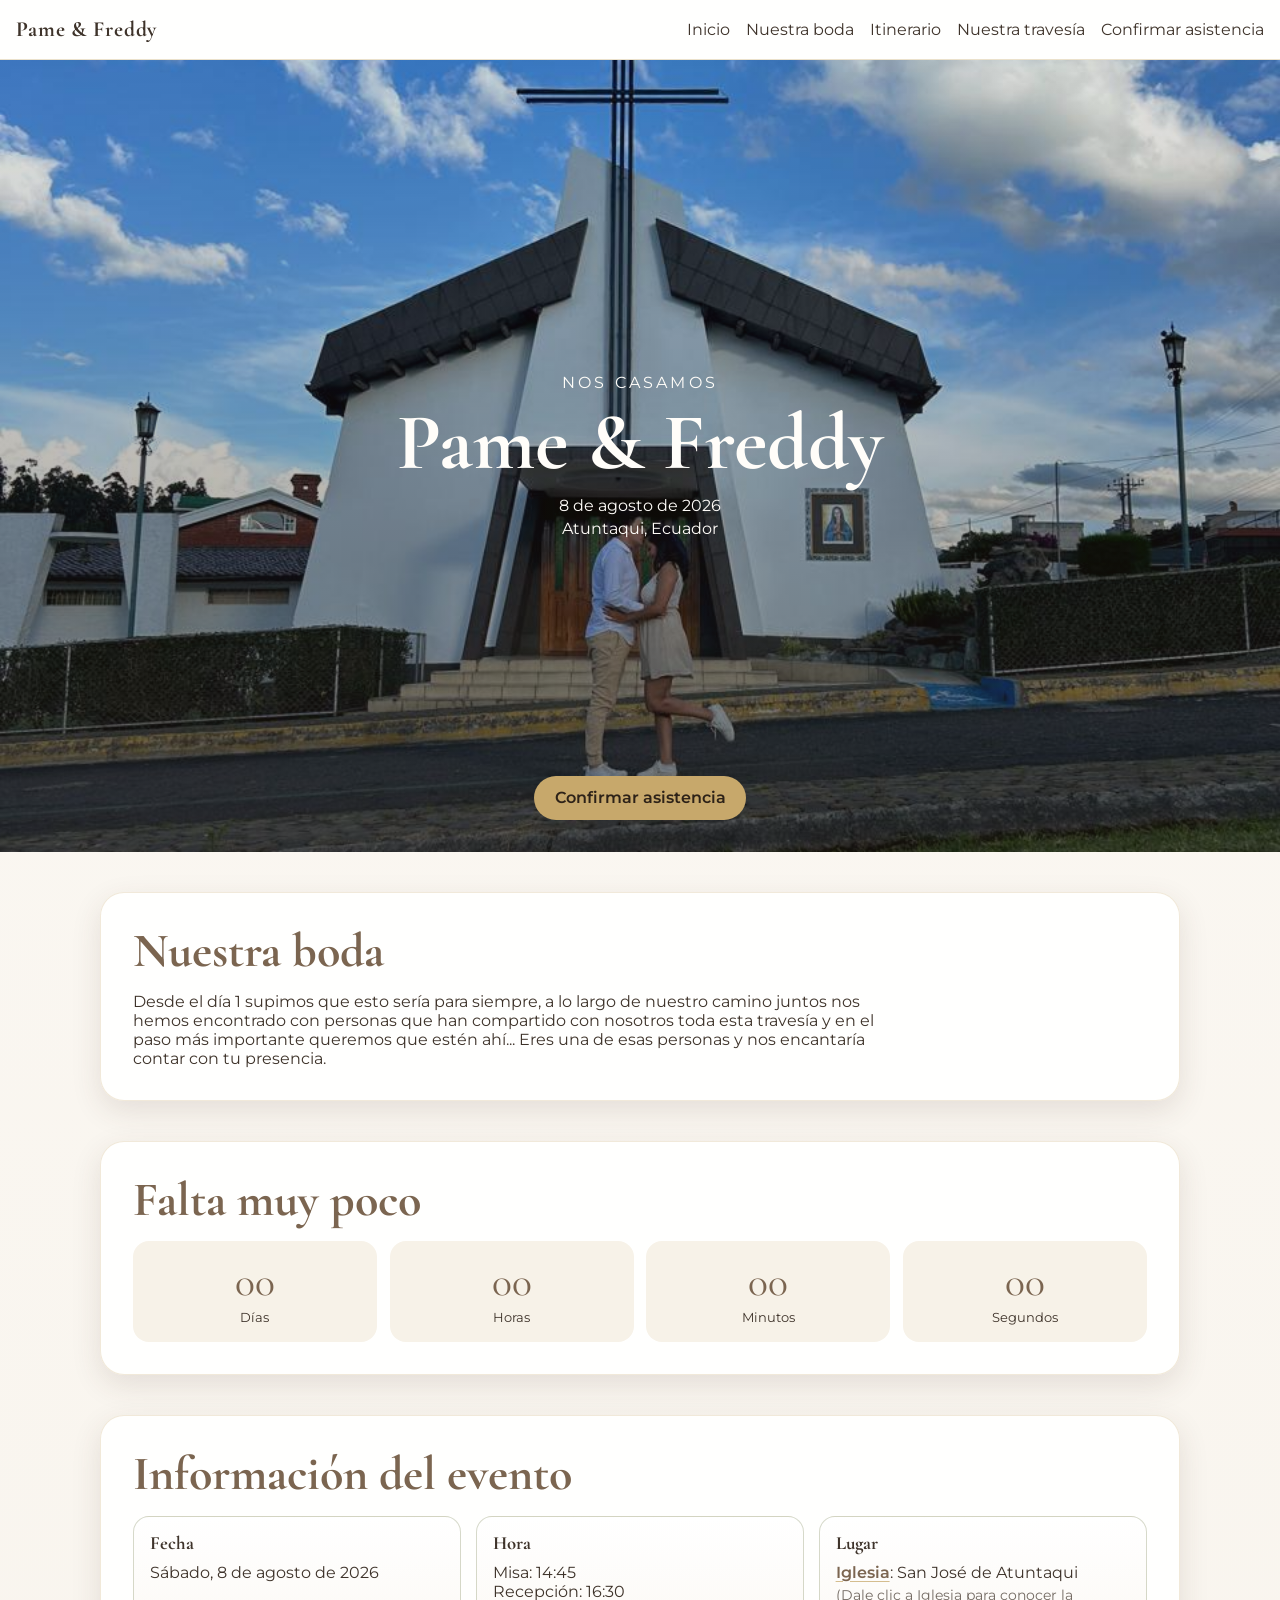
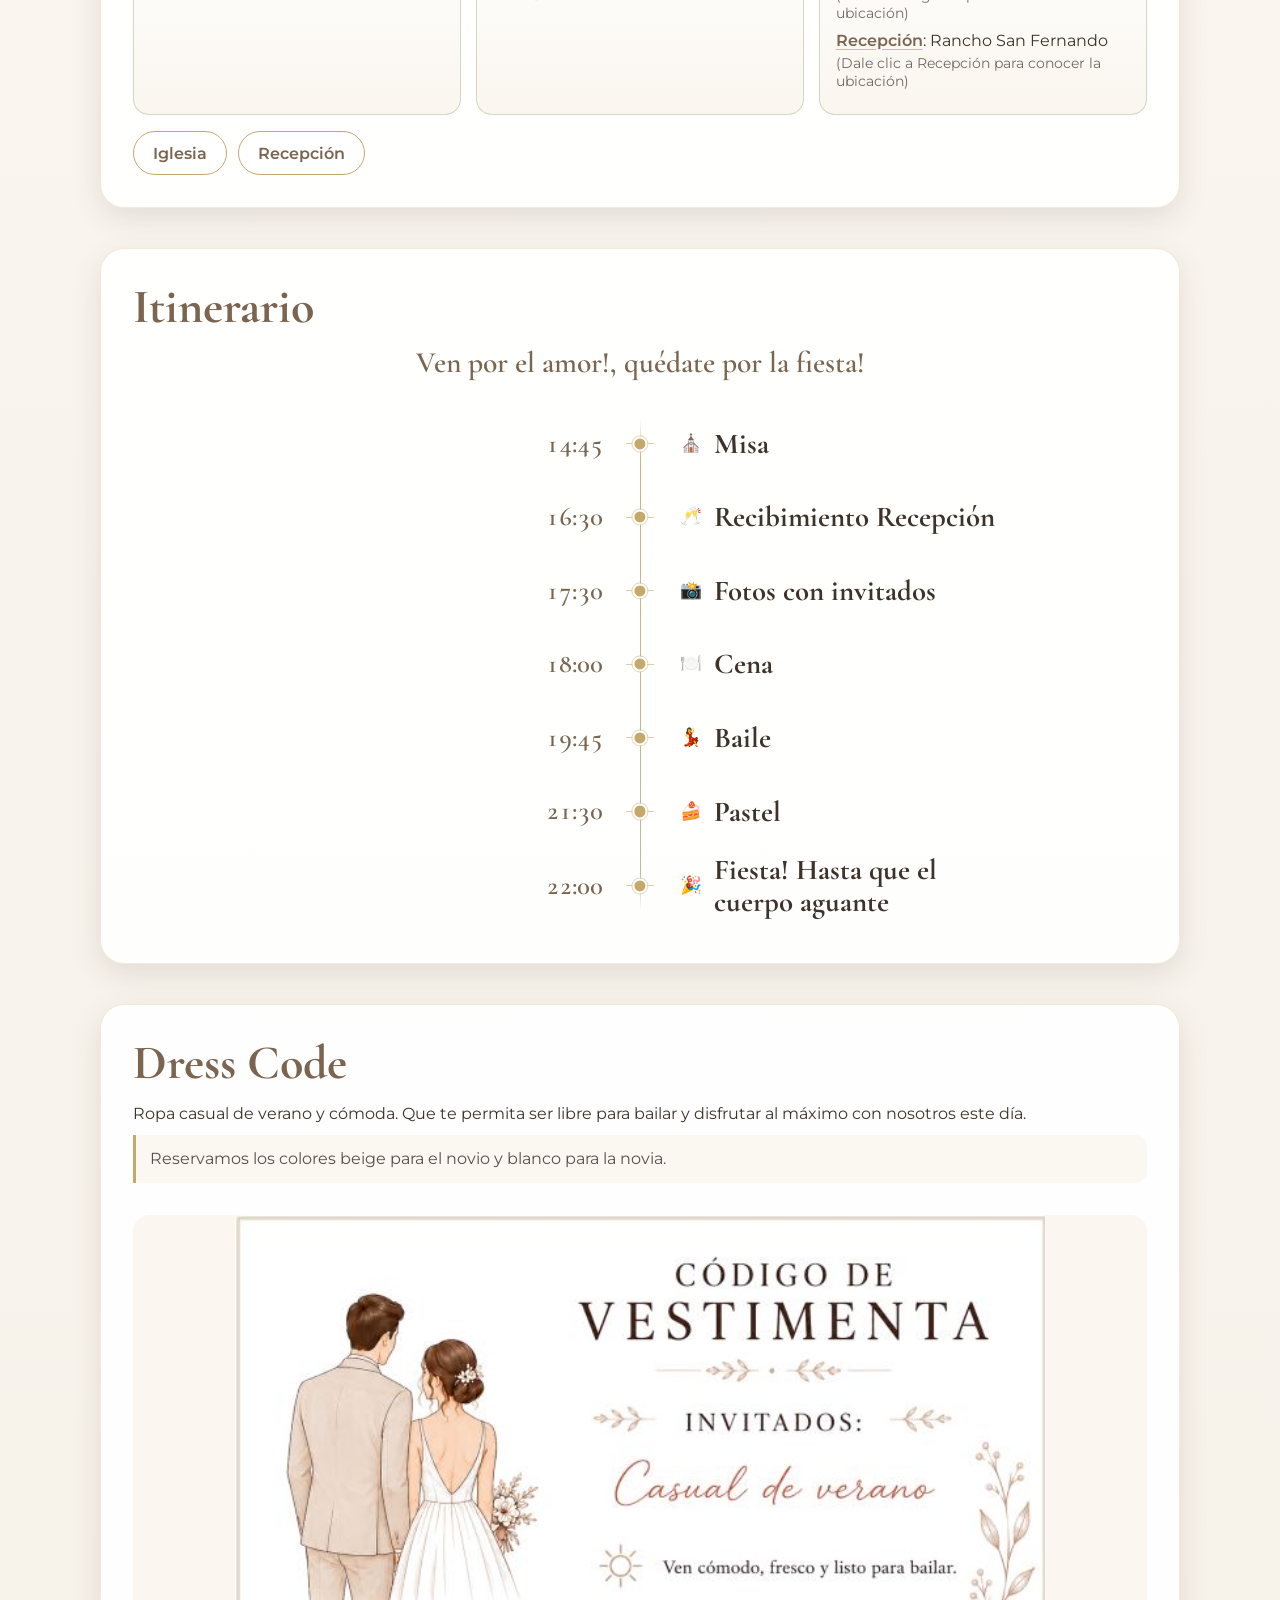
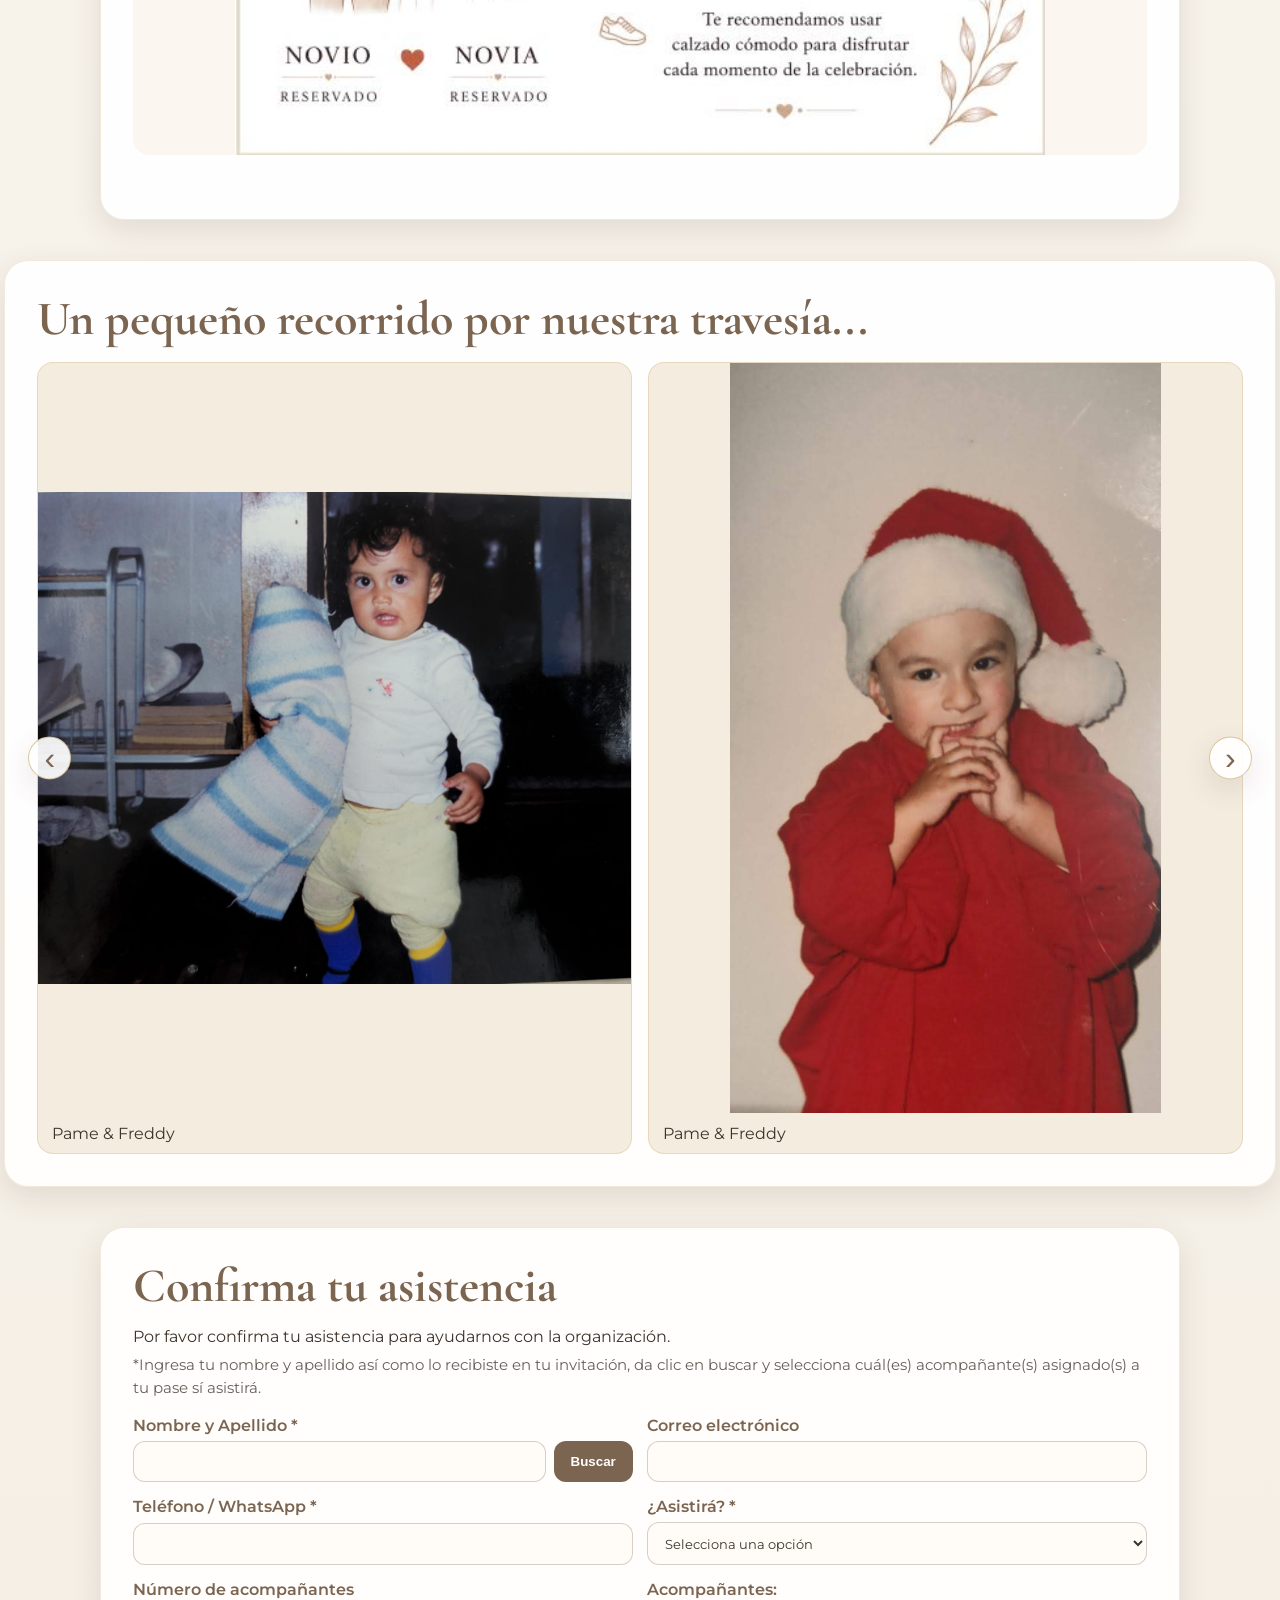
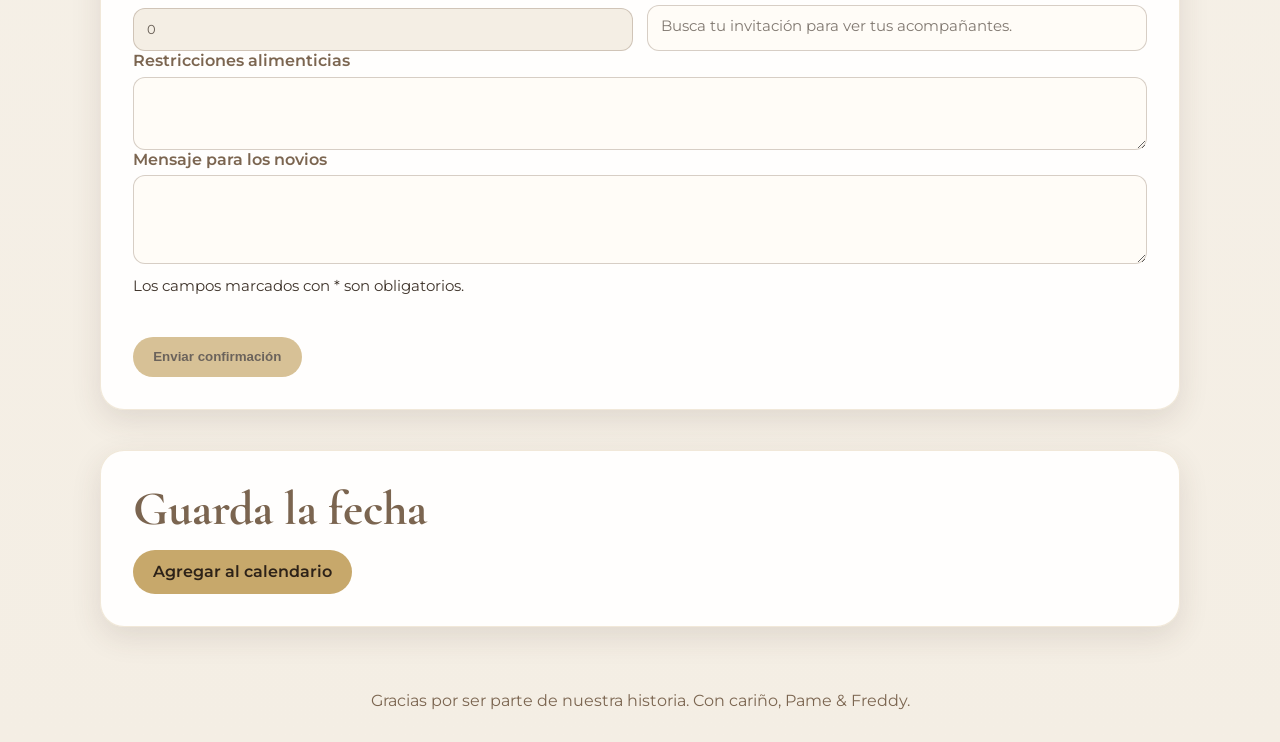
==== index.html @ 0486feed "colores" ====
﻿<!doctype html>
<html lang="es">
<head>
  <meta charset="UTF-8">
  <meta name="viewport" content="width=device-width, initial-scale=1.0">
  <meta name="description" content="Invitación de boda de Pame y Freddy">
  <title>Pame & Freddy | Nuestra boda</title>
  <link rel="preconnect" href="https://fonts.googleapis.com">
  <link rel="preconnect" href="https://fonts.gstatic.com" crossorigin>
  <link href="https://fonts.googleapis.com/css2?family=Cormorant+Garamond:wght@400;500;600;700&family=Montserrat:wght@300;400;500;600&display=swap" rel="stylesheet">
  <link rel="stylesheet" href="styles.css">
  <!-- Cómo publicar en GitHub Pages: subir esta carpeta al repo y activar Settings > Pages > Deploy from a branch (main / root). -->
</head>
<body>
  <header class="topbar">
    <div class="brand">Pame & Freddy</div>
    <button class="menu-toggle" aria-label="Abrir menú" aria-expanded="false">☰</button>
    <nav class="nav" id="main-nav">
      <a href="#inicio">Inicio</a>
      <a href="#nuestra-boda">Nuestra boda</a>
      <a href="#itinerario">Itinerario</a>
      <a href="#galeria">Nuestra travesía</a>
      <a href="#rsvp">Confirmar asistencia</a>
    </nav>
  </header>

  <main>
    <section class="hero" id="inicio" aria-label="Sección principal">
      <!-- Dónde cambiar las fotos: reemplazar assets/foto-principal.jpg por tu imagen final -->
      <img class="hero-bg" src="assets/foto-principal.jpg" alt="Pame y Freddy" onerror="this.style.display='none'; this.parentElement.classList.add('bg-fallback');">
      <div class="hero-overlay"></div>
      <div class="hero-content reveal">
        <p class="hero-subtitle">Nos casamos</p>
        <h1>Pame & Freddy</h1>
        <p class="hero-date">8 de agosto de 2026</p>
        <p class="hero-location">Atuntaqui, Ecuador</p>
      </div>
      <div class="hero-actions">
        <a class="btn btn-primary" href="#rsvp">Confirmar asistencia</a>
      </div>
    </section>

    <section class="section reveal" id="nuestra-boda">
      <h2>Nuestra boda</h2>
      <p class="romantic-text">Desde el día 1 supimos que esto sería para siempre, a lo largo de nuestro camino juntos nos hemos encontrado con personas que han compartido con nosotros toda esta travesía y en el paso más importante queremos que estén ahí... Eres una de esas personas y nos encantaría contar con tu presencia.</p>
    </section>

    <section class="section reveal" id="contador" aria-label="Contador regresivo">
      <h2>Falta muy poco</h2>
      <div class="countdown" role="timer" aria-live="polite">
        <div class="count-item"><span id="days">00</span><small>Días</small></div>
        <div class="count-item"><span id="hours">00</span><small>Horas</small></div>
        <div class="count-item"><span id="minutes">00</span><small>Minutos</small></div>
        <div class="count-item"><span id="seconds">00</span><small>Segundos</small></div>
      </div>
    </section>

    <section class="section reveal" id="evento">
      <h2>Información del evento</h2>
      <div class="cards">
        <article class="card">
          <h3>Fecha</h3>
          <p>Sábado, 8 de agosto de 2026</p>
        </article>
        <article class="card">
          <h3>Hora</h3>
          <!-- Dónde cambiar la hora: actualiza los horarios de misa y recepción -->
          <p>Misa: 14:45<br>Recepción: 16:30</p>
        </article>
        <article class="card">
          <h3>Lugar</h3>
          <!-- Dónde cambiar la dirección exacta: actualiza los nombres o enlaces de Iglesia y Recepción -->
          <p>
            <a href="https://www.google.com/maps/search/?api=1&query=Iglesia%20San%20Jos%C3%A9%20de%20Atuntaqui" target="_blank" rel="noopener noreferrer">Iglesia</a>: San José de Atuntaqui<br>
            <span class="location-note">(Dale clic a Iglesia para conocer la ubicación)</span><br>
            <a href="https://www.google.com/maps/search/?api=1&query=Rancho%20San%20Fernando%20Atuntaqui" target="_blank" rel="noopener noreferrer">Recepción</a>: Rancho San Fernando<br>
            <span class="location-note">(Dale clic a Recepción para conocer la ubicación)</span>
          </p>
        </article>
      </div>

      <div class="map-actions">
        <a class="btn btn-outline" href="https://www.google.com/maps/search/?api=1&query=Iglesia%20San%20Jos%C3%A9%20de%20Atuntaqui" target="_blank" rel="noopener noreferrer">Iglesia</a>
        <a class="btn btn-outline" href="https://www.google.com/maps/search/?api=1&query=Rancho%20San%20Fernando%20Atuntaqui" target="_blank" rel="noopener noreferrer">Recepción</a>
      </div>
    </section>

    <section class="section reveal" id="itinerario">
      <h2>Itinerario</h2>
      <p class="itinerary-tagline">Ven por el amor!, quédate por la fiesta!</p>
      <div class="timeline">
        <div class="timeline-item"><h3><span class="timeline-icon" aria-hidden="true">⛪</span>Misa</h3><p>14:45</p></div>
        <div class="timeline-item"><h3><span class="timeline-icon" aria-hidden="true">🥂</span>Recibimiento Recepción</h3><p>16:30</p></div>
        <div class="timeline-item"><h3><span class="timeline-icon" aria-hidden="true">📸</span>Fotos con invitados</h3><p>17:30</p></div>
        <div class="timeline-item"><h3><span class="timeline-icon" aria-hidden="true">🍽️</span>Cena</h3><p>18:00</p></div>
        <div class="timeline-item"><h3><span class="timeline-icon" aria-hidden="true">💃</span>Baile</h3><p>19:45</p></div>
        <div class="timeline-item"><h3><span class="timeline-icon" aria-hidden="true">🍰</span>Pastel</h3><p>21:30</p></div>
        <div class="timeline-item"><h3><span class="timeline-icon" aria-hidden="true">🎉</span>Fiesta! Hasta que el cuerpo aguante</h3><p>22:00</p></div>
      </div>
    </section>

    <section class="section reveal" id="dress-code">
      <h2>Dress Code</h2>
      <p>Ropa casual de verano y cómoda. Que te permita ser libre para bailar y disfrutar al máximo con nosotros este día.</p>
      <p class="dress-note">Reservamos los colores beige para el novio y blanco para la novia.</p>
      <figure class="dress-code-image">
        <img src="assets/Cod_vestimenta.JPG" alt="Código de vestimenta para la boda" loading="lazy">
      </figure>
    </section>

    <section class="section reveal" id="galeria">
      <h2>Un pequeño recorrido por nuestra travesía...</h2>
      <div class="gallery-carousel" aria-label="Un pequeño recorrido por nuestra travesía">
        <button class="gallery-arrow gallery-arrow-prev" type="button" aria-label="Foto anterior">‹</button>
        <div class="gallery-viewport">
          <div class="gallery">
            <!-- Dónde cambiar las fotos: agregar o quitar imágenes dentro de .gallery -->
            <figure class="gallery-item">
              <img src="assets/Mini_pame.jpeg" alt="Mini Pame" loading="lazy" onerror="this.closest('.gallery-item').remove();">
              <figcaption>Pame & Freddy</figcaption>
            </figure>
            <figure class="gallery-item">
              <img src="assets/Mini_freddy.jpeg" alt="Mini Freddy" loading="lazy" onerror="this.closest('.gallery-item').remove();">
              <figcaption>Pame & Freddy</figcaption>
            </figure>
            <figure class="gallery-item">
              <img src="assets/1.jpeg" alt="Recuerdo de Pame y Freddy 1" loading="lazy" onerror="this.closest('.gallery-item').remove();">
              <figcaption>Pame & Freddy</figcaption>
            </figure>
            <figure class="gallery-item">
              <img src="assets/2.jpeg" alt="Recuerdo de Pame y Freddy 2" loading="lazy" onerror="this.closest('.gallery-item').remove();">
              <figcaption>Pame & Freddy</figcaption>
            </figure>
            <figure class="gallery-item">
              <img src="assets/3.jpeg" alt="Recuerdo de Pame y Freddy 3" loading="lazy" onerror="this.closest('.gallery-item').remove();">
              <figcaption>Pame & Freddy</figcaption>
            </figure>
            <figure class="gallery-item">
              <img src="assets/4.jpeg" alt="Recuerdo de Pame y Freddy 4" loading="lazy" onerror="this.closest('.gallery-item').remove();">
              <figcaption>Pame & Freddy</figcaption>
            </figure>
            <figure class="gallery-item">
              <img src="assets/5.jpeg" alt="Recuerdo de Pame y Freddy 5" loading="lazy" onerror="this.closest('.gallery-item').remove();">
              <figcaption>Pame & Freddy</figcaption>
            </figure>
            <figure class="gallery-item">
              <img src="assets/6.jpeg" alt="Recuerdo de Pame y Freddy 6" loading="lazy" onerror="this.closest('.gallery-item').remove();">
              <figcaption>Pame & Freddy</figcaption>
            </figure>
            <figure class="gallery-item">
              <img src="assets/7.jpeg" alt="Recuerdo de Pame y Freddy 7" loading="lazy" onerror="this.closest('.gallery-item').remove();">
              <figcaption>Pame & Freddy</figcaption>
            </figure>
            <figure class="gallery-item">
              <img src="assets/8.jpeg" alt="Recuerdo de Pame y Freddy 8" loading="lazy" onerror="this.closest('.gallery-item').remove();">
              <figcaption>Pame & Freddy</figcaption>
            </figure>
            <figure class="gallery-item">
              <img src="assets/9.jpeg" alt="Recuerdo de Pame y Freddy 9" loading="lazy" onerror="this.closest('.gallery-item').remove();">
              <figcaption>Pame & Freddy</figcaption>
            </figure>
            <figure class="gallery-item">
              <img src="assets/10.jpeg" alt="Recuerdo de Pame y Freddy 10" loading="lazy" onerror="this.closest('.gallery-item').remove();">
              <figcaption>Pame & Freddy</figcaption>
            </figure>
            <figure class="gallery-item">
              <img src="assets/11.jpeg" alt="Recuerdo de Pame y Freddy 11" loading="lazy" onerror="this.closest('.gallery-item').remove();">
              <figcaption>Pame & Freddy</figcaption>
            </figure>
            <figure class="gallery-item">
              <img src="assets/12.jpeg" alt="Recuerdo de Pame y Freddy 12" loading="lazy" onerror="this.closest('.gallery-item').remove();">
              <figcaption>Pame & Freddy</figcaption>
            </figure>
            <figure class="gallery-item">
              <img src="assets/13.jpeg" alt="Recuerdo de Pame y Freddy 13" loading="lazy" onerror="this.closest('.gallery-item').remove();">
              <figcaption>Pame & Freddy</figcaption>
            </figure>
            <figure class="gallery-item">
              <img src="assets/14.jpeg" alt="Recuerdo de Pame y Freddy 14" loading="lazy" onerror="this.closest('.gallery-item').remove();">
              <figcaption>Pame & Freddy</figcaption>
            </figure>
            <figure class="gallery-item">
              <img src="assets/15.jpeg" alt="Recuerdo de Pame y Freddy 15" loading="lazy" onerror="this.closest('.gallery-item').remove();">
              <figcaption>Pame & Freddy</figcaption>
            </figure>
            <figure class="gallery-item">
              <img src="assets/16.jpeg" alt="Recuerdo de Pame y Freddy 16" loading="lazy" onerror="this.closest('.gallery-item').remove();">
              <figcaption>Pame & Freddy</figcaption>
            </figure>
            <figure class="gallery-item">
              <img src="assets/17.jpeg" alt="Recuerdo de Pame y Freddy 17" loading="lazy" onerror="this.closest('.gallery-item').remove();">
              <figcaption>Pame & Freddy</figcaption>
            </figure>
            <figure class="gallery-item">
              <img src="assets/18.jpeg" alt="Recuerdo de Pame y Freddy 18" loading="lazy" onerror="this.closest('.gallery-item').remove();">
              <figcaption>Pame & Freddy</figcaption>
            </figure>
          </div>
        </div>
        <button class="gallery-arrow gallery-arrow-next" type="button" aria-label="Foto siguiente">›</button>
      </div>
    </section>

    <section class="section reveal" id="rsvp">
      <h2>Confirma tu asistencia</h2>
      <p>Por favor confirma tu asistencia para ayudarnos con la organización.</p>
      <p class="rsvp-instructions">*Ingresa tu nombre y apellido así como lo recibiste en tu invitación, da clic en buscar y selecciona cuál(es) acompañante(s) asignado(s) a tu pase sí asistirá.</p>
      <form id="rsvp-form" class="rsvp-form" novalidate>
        <div class="form-grid">
          <div class="form-field">
            <label for="full_name">Nombre y Apellido *</label>
            <div class="search-field">
              <input id="full_name" name="full_name" type="text" required autocomplete="name">
              <button id="guest-search" type="button" class="btn btn-secondary">Buscar</button>
            </div>
          </div>

          <div class="form-field">
            <label for="email">Correo electrónico</label>
            <input id="email" name="email" type="email" inputmode="email">
          </div>

          <div class="form-field">
            <label for="phone">Teléfono / WhatsApp *</label>
            <input id="phone" name="phone" type="tel" inputmode="tel" required>
          </div>

          <div class="form-field">
            <label for="attendance">¿Asistirá? *</label>
            <select id="attendance" name="attendance" required>
              <option value="">Selecciona una opción</option>
              <option value="Sí asistiré">Sí asistiré</option>
              <option value="No podré asistir">No podré asistir</option>
            </select>
          </div>

          <div class="form-field">
            <label for="guests_count">Número de acompañantes</label>
            <input id="guests_count" name="guests_count" type="number" min="0" value="0" readonly>
          </div>

          <div class="form-field">
            <label>Acompañantes:</label>
            <div id="guest_names" class="companion-list" aria-live="polite">
              <p class="companion-empty">Busca tu invitación para ver tus acompañantes.</p>
            </div>
          </div>
        </div>

        <div class="form-field">
          <label for="food_restrictions">Restricciones alimenticias</label>
          <textarea id="food_restrictions" name="food_restrictions" rows="3"></textarea>
        </div>

        <div class="form-field">
          <label for="message">Mensaje para los novios</label>
          <textarea id="message" name="message" rows="4"></textarea>
        </div>

        <p class="form-note">Los campos marcados con * son obligatorios.</p>
        <p id="rsvp-feedback" class="form-feedback" aria-live="polite"></p>
        <button id="rsvp-submit" type="submit" class="btn btn-primary">Enviar confirmación</button>
      </form>

    </section>

    <section class="section reveal" id="calendar">
      <h2>Guarda la fecha</h2>
      <a class="btn btn-primary" href="https://calendar.google.com/calendar/render?action=TEMPLATE&text=Boda%20de%20Freddy%20y%20Pame&dates=20260808T150000/20260809T000000&location=Atuntaqui%2C%20Ecuador&details=Celebraci%C3%B3n%20de%20boda%20de%20Freddy%20y%20Pame" target="_blank" rel="noopener noreferrer">Agregar al calendario</a>
    </section>
  </main>

  <footer class="footer">
    <p>Gracias por ser parte de nuestra historia. Con cariño, Pame & Freddy.</p>
  </footer>

  <script src="script.js"></script>
</body>
</html>
---- styles.css ----
﻿:root {
  /* Cómo cambiar colores principales: ajusta estas variables */
  --cream: #f7f2e8;
  --white: #ffffff;
  --soft-gold: #c7a86b;
  --olive: #9aa17b;
  --earth: #7b6550;
  --text-main: #3e332a;
  --shadow: 0 10px 30px rgba(70, 52, 38, 0.12);
  --radius-lg: 24px;
  --radius-md: 16px;
}

* {
  box-sizing: border-box;
}

html {
  scroll-behavior: smooth;
}

body {
  margin: 0;
  font-family: "Montserrat", sans-serif;
  color: var(--text-main);
  background: linear-gradient(180deg, #fbf8f3 0%, #f4eee4 100%);
}

img {
  max-width: 100%;
  display: block;
}

h1,
h2,
h3 {
  font-family: "Cormorant Garamond", serif;
  line-height: 1.1;
  margin: 0 0 0.6rem;
}

p {
  margin: 0;
}

.topbar {
  position: sticky;
  top: 0;
  z-index: 20;
  display: flex;
  align-items: center;
  justify-content: space-between;
  gap: 1rem;
  padding: 0.9rem 1rem;
  background: rgba(255, 255, 255, 0.9);
  border-bottom: 1px solid rgba(199, 168, 107, 0.35);
  backdrop-filter: blur(8px);
}

.brand {
  font-family: "Cormorant Garamond", serif;
  font-size: 1.35rem;
  font-weight: 700;
  letter-spacing: 0.04em;
}

.menu-toggle {
  border: 1px solid rgba(122, 101, 80, 0.4);
  background: var(--white);
  border-radius: 10px;
  padding: 0.35rem 0.55rem;
  font-size: 1rem;
  color: var(--earth);
}

.nav {
  position: absolute;
  top: 100%;
  left: 0;
  right: 0;
  display: none;
  flex-direction: column;
  background: var(--white);
  padding: 0.8rem 1rem 1rem;
  border-bottom: 1px solid rgba(199, 168, 107, 0.25);
}

.nav.open {
  display: flex;
}

.nav a {
  text-decoration: none;
  color: var(--text-main);
  padding: 0.35rem 0;
}

.hero {
  position: relative;
  min-height: 88vh;
  display: grid;
  place-items: center;
  text-align: center;
  overflow: hidden;
}

.hero-bg {
  position: absolute;
  inset: 0;
  width: 100%;
  height: 100%;
  object-fit: cover;
}

.hero.bg-fallback {
  background: radial-gradient(circle at top, #f8f1e4 0%, #e9dfcf 48%, #d9cbb8 100%);
}

.hero-overlay {
  position: absolute;
  inset: 0;
  background: linear-gradient(180deg, rgba(39, 30, 21, 0.12) 0%, rgba(39, 30, 21, 0.48) 100%);
}

.hero-content {
  position: relative;
  z-index: 1;
  color: #fffdf9;
  padding: 1.2rem;
  max-width: 760px;
}

.hero-subtitle {
  letter-spacing: 0.2em;
  text-transform: uppercase;
  margin-bottom: 0.4rem;
}

.hero h1 {
  font-size: clamp(2.4rem, 8vw, 5rem);
}

.hero-date,
.hero-location {
  font-size: 1rem;
  margin-top: 0.25rem;
}

.hero-actions {
  position: absolute;
  left: 1rem;
  right: 1rem;
  bottom: 2rem;
  z-index: 2;
  display: flex;
  flex-wrap: wrap;
  justify-content: center;
  gap: 0.65rem;
}

.btn {
  display: inline-block;
  text-decoration: none;
  border-radius: 999px;
  padding: 0.72rem 1.2rem;
  font-weight: 600;
  border: 1px solid transparent;
  transition: transform 0.25s ease, box-shadow 0.25s ease, background 0.25s ease;
}

.btn:hover {
  transform: translateY(-2px);
  box-shadow: var(--shadow);
}

.btn-primary {
  background: var(--soft-gold);
  color: #2d2218;
}

.btn-secondary {
  background: var(--earth);
  color: var(--white);
}

.btn-outline {
  background: rgba(255, 255, 255, 0.15);
  border-color: rgba(255, 255, 255, 0.7);
  color: #fff;
}

.section {
  width: min(1080px, calc(100% - 2rem));
  margin: 2.5rem auto;
  background: rgba(255, 255, 255, 0.92);
  border: 1px solid rgba(199, 168, 107, 0.25);
  border-radius: var(--radius-lg);
  box-shadow: var(--shadow);
  padding: 1.5rem 1.2rem;
}

.section h2 {
  font-size: clamp(2rem, 5vw, 3rem);
  color: var(--earth);
  margin-bottom: 0.9rem;
}

#galeria {
  width: min(1640px, calc(100% - 0.5rem));
}

.romantic-text {
  max-width: 70ch;
}

.countdown {
  display: grid;
  grid-template-columns: repeat(2, minmax(100px, 1fr));
  gap: 0.8rem;
}

.count-item {
  text-align: center;
  background: var(--cream);
  border-radius: var(--radius-md);
  padding: 1rem 0.75rem;
}

.count-item span {
  display: block;
  font-family: "Cormorant Garamond", serif;
  font-size: clamp(1.8rem, 7vw, 2.6rem);
  color: var(--earth);
}

.cards {
  display: grid;
  gap: 0.9rem;
}

.card {
  border: 1px solid rgba(154, 161, 123, 0.4);
  border-radius: var(--radius-md);
  background: linear-gradient(180deg, #fff 0%, #faf6ef 100%);
  padding: 1rem;
  transition: transform 0.25s ease;
}

.card:hover {
  transform: translateY(-3px);
}

.card a {
  color: var(--earth);
  font-weight: 600;
  text-decoration-color: rgba(199, 168, 107, 0.75);
  text-underline-offset: 0.18em;
}

.location-note {
  display: inline-block;
  margin: 0.25rem 0 0.55rem;
  font-size: 0.88rem;
  color: rgba(62, 51, 42, 0.72);
}

.map-actions {
  display: flex;
  flex-wrap: wrap;
  gap: 0.65rem;
  margin-top: 1rem;
}

.map-actions .btn-outline {
  color: var(--earth);
  border-color: var(--soft-gold);
  background: #fff;
}

.timeline {
  position: relative;
  display: grid;
  gap: 0;
  max-width: 720px;
  margin: 1.2rem auto 0;
  padding: 0.5rem 0;
}

.itinerary-tagline {
  max-width: 720px;
  margin: -0.25rem auto 0;
  color: var(--earth);
  font-family: "Cormorant Garamond", serif;
  font-size: clamp(1.35rem, 4vw, 1.85rem);
  font-weight: 600;
  text-align: center;
}

.timeline::before {
  content: "";
  position: absolute;
  left: calc(5.2rem + 0.9rem);
  top: 1.25rem;
  bottom: 1.25rem;
  width: 1px;
  background: linear-gradient(
    180deg,
    transparent 0%,
    rgba(199, 168, 107, 0.88) 8%,
    rgba(154, 161, 123, 0.72) 92%,
    transparent 100%
  );
}

.timeline-item {
  position: relative;
  display: grid;
  grid-template-columns: 5.2rem 1.8rem minmax(0, 1fr);
  align-items: center;
  min-height: 4.35rem;
  column-gap: 0;
  padding: 0.35rem 0;
}

.timeline-item::before {
  content: "";
  position: absolute;
  left: calc(5.2rem + 0.9rem);
  top: 50%;
  z-index: 1;
  width: 0.7rem;
  height: 0.7rem;
  border-radius: 50%;
  background: var(--soft-gold);
  border: 2px solid var(--white);
  box-shadow: 0 0 0 1px rgba(199, 168, 107, 0.45);
  transform: translate(-50%, -50%);
}

.timeline-item::after {
  content: "";
  grid-column: 2;
  grid-row: 1;
  justify-self: center;
  width: 1.4rem;
  height: 1px;
  background: rgba(199, 168, 107, 0.58);
}

.timeline-item h3 {
  grid-column: 3;
  grid-row: 1;
  display: flex;
  align-items: center;
  gap: 0.55rem;
  margin: 0;
  padding-left: 0.85rem;
  font-size: clamp(1.35rem, 5vw, 1.8rem);
  color: var(--text-main);
}

.timeline-icon {
  display: inline-grid;
  flex: 0 0 auto;
  width: 1.8rem;
  height: 1.8rem;
  place-items: center;
  font-family: "Segoe UI Emoji", "Apple Color Emoji", "Noto Color Emoji", sans-serif;
  font-size: 1.1rem;
  line-height: 1;
}

.timeline-item p {
  grid-column: 1;
  grid-row: 1;
  justify-self: end;
  margin: 0;
  padding-right: 0.85rem;
  font-family: "Cormorant Garamond", serif;
  font-size: clamp(1.25rem, 5vw, 1.65rem);
  font-weight: 600;
  color: var(--earth);
  font-variant-numeric: tabular-nums;
}

.rsvp-placeholder {
  margin-top: 0.9rem;
  border: 1.5px dashed rgba(123, 101, 80, 0.45);
  border-radius: var(--radius-md);
  background: #fbf7f0;
  min-height: 140px;
  display: grid;
  place-items: center;
  text-align: center;
  padding: 1rem;
}

.dress-note {
  margin-top: 0.75rem;
  border-left: 3px solid var(--soft-gold);
  padding: 0.75rem 0.9rem;
  border-radius: 0 12px 12px 0;
  background: rgba(251, 247, 240, 0.82);
  color: rgba(62, 51, 42, 0.86);
  font-size: 0.98rem;
  line-height: 1.55;
}

.dress-code-image {
  display: flex;
  justify-content: center;
  width: 100%;
  margin: 2rem 0;
  overflow: hidden;
  border-radius: var(--radius-md);
  background: #fbf7f0;
}

.dress-code-image img {
  width: 100%;
  max-width: 900px;
  max-height: 540px;
  object-fit: contain;
}

.rsvp-form {
  margin-top: 1rem;
}

.rsvp-instructions {
  margin-top: 0.5rem;
  color: rgba(62, 51, 42, 0.78);
  font-size: 0.95rem;
  line-height: 1.5;
}

.form-grid {
  display: grid;
  gap: 0.9rem;
}

.form-field {
  display: grid;
  gap: 0.4rem;
}

.search-field {
  display: grid;
  grid-template-columns: minmax(0, 1fr) auto;
  gap: 0.5rem;
}

.search-field .btn {
  border-radius: 12px;
  padding-inline: 1rem;
}

.form-field label {
  font-weight: 600;
  color: var(--earth);
}

.form-field input,
.form-field select,
.form-field textarea {
  width: 100%;
  border: 1px solid rgba(123, 101, 80, 0.3);
  border-radius: 12px;
  padding: 0.72rem 0.8rem;
  font-family: "Montserrat", sans-serif;
  color: var(--text-main);
  background: #fffcf7;
  transition: border-color 0.2s ease, box-shadow 0.2s ease;
}

.form-field input:focus,
.form-field select:focus,
.form-field textarea:focus {
  outline: none;
  border-color: var(--soft-gold);
  box-shadow: 0 0 0 3px rgba(199, 168, 107, 0.16);
}

.form-field input[readonly] {
  color: rgba(62, 51, 42, 0.78);
  background: #f4eee4;
  cursor: default;
}

.companion-list {
  display: grid;
  gap: 0.5rem;
  min-height: 2.9rem;
  border: 1px solid rgba(123, 101, 80, 0.3);
  border-radius: 12px;
  padding: 0.72rem 0.8rem;
  background: #fffcf7;
}

.companion-option {
  display: flex;
  align-items: center;
  gap: 0.55rem;
  color: var(--text-main);
}

.companion-option-generic {
  flex-wrap: wrap;
}

.companion-option input {
  flex: 0 0 auto;
  width: 1rem;
  height: 1rem;
  margin: 0;
  padding: 0;
  accent-color: var(--soft-gold);
}

.companion-option .companion-name-input {
  flex: 1 1 180px;
  width: auto;
  height: auto;
  min-width: 0;
  padding: 0.58rem 0.7rem;
}

.companion-empty {
  color: rgba(62, 51, 42, 0.65);
  font-size: 0.92rem;
}

.form-note {
  margin: 0.8rem 0 0.4rem;
  font-size: 0.92rem;
}

.form-feedback {
  min-height: 1.4rem;
  margin: 0.2rem 0 0.8rem;
  font-weight: 600;
}

.form-feedback.success {
  color: #2f6c3b;
}

.form-feedback.error {
  color: #9f2f2f;
}

#rsvp-submit[disabled] {
  opacity: 0.7;
  cursor: not-allowed;
}

.supabase-help {
  margin-top: 1rem;
  border-top: 1px solid rgba(123, 101, 80, 0.25);
  padding-top: 0.8rem;
}

.supabase-help summary {
  cursor: pointer;
  font-weight: 600;
  color: var(--earth);
}

.supabase-help pre {
  margin-top: 0.6rem;
  padding: 0.8rem;
  border-radius: 12px;
  background: #f7f1e6;
  overflow: auto;
}

.gallery-carousel {
  position: relative;
  margin-top: 1rem;
}

.gallery-viewport {
  overflow: hidden;
}

.gallery {
  display: flex;
  gap: 1rem;
  transition: transform 0.35s ease;
  will-change: transform;
}

.gallery-item {
  flex: 0 0 100%;
  margin: 0;
  border-radius: var(--radius-md);
  overflow: hidden;
  border: 1px solid rgba(199, 168, 107, 0.3);
  background: #f4ecdf;
  display: grid;
  grid-template-rows: minmax(0, 1fr) auto;
  height: min(88vh, 920px);
  min-height: 680px;
}

.gallery-item img {
  align-self: center;
  justify-self: center;
  width: auto;
  height: auto;
  max-width: 100%;
  max-height: 100%;
  min-height: 0;
  object-fit: contain;
  background: #f4ecdf;
}

.gallery-item figcaption {
  padding: 0.65rem 0.9rem;
}

.gallery-arrow {
  position: absolute;
  top: 50%;
  z-index: 2;
  width: 2.7rem;
  height: 2.7rem;
  border: 1px solid rgba(199, 168, 107, 0.65);
  border-radius: 50%;
  background: rgba(255, 255, 255, 0.92);
  color: var(--earth);
  font-size: 2rem;
  line-height: 1;
  cursor: pointer;
  box-shadow: var(--shadow);
  transform: translateY(-50%);
  transition: opacity 0.2s ease, transform 0.2s ease, background 0.2s ease;
}

.gallery-arrow:hover {
  background: var(--white);
  transform: translateY(-50%) scale(1.04);
}

.gallery-arrow:disabled {
  opacity: 0.35;
  cursor: not-allowed;
  transform: translateY(-50%);
}

.gallery-arrow-prev {
  left: -0.55rem;
}

.gallery-arrow-next {
  right: -0.55rem;
}

.footer {
  text-align: center;
  padding: 1.5rem 1rem 2rem;
  color: var(--earth);
}

.reveal {
  opacity: 0;
  transform: translateY(22px);
  transition: opacity 0.7s ease, transform 0.7s ease;
}

.reveal.visible {
  opacity: 1;
  transform: translateY(0);
}

@media (min-width: 760px) {
  .menu-toggle {
    display: none;
  }

  .nav {
    position: static;
    display: flex;
    flex-direction: row;
    gap: 1rem;
    background: transparent;
    padding: 0;
    border: 0;
  }

  .countdown {
    grid-template-columns: repeat(4, 1fr);
  }

  .cards {
    grid-template-columns: repeat(3, 1fr);
  }

  .gallery-item {
    flex-basis: calc((100% - 1rem) / 2);
  }

  .form-grid {
    grid-template-columns: repeat(2, 1fr);
  }

  .timeline::before {
    left: 50%;
  }

  .timeline-item {
    grid-template-columns: 1fr 2.4rem 1fr;
    min-height: 4.6rem;
  }

  .timeline-item::before {
    left: 50%;
  }

  .timeline-item::after {
    width: 1.8rem;
  }

  .timeline-item h3 {
    padding-left: 1.1rem;
  }

  .timeline-item p {
    padding-right: 1.1rem;
  }

  .section {
    padding: 2rem;
  }
}

@media (max-width: 420px) {
  .search-field {
    grid-template-columns: 1fr;
  }

  .gallery-item {
    height: min(78vh, 680px);
    min-height: 500px;
  }

  .gallery-arrow {
    width: 2.35rem;
    height: 2.35rem;
    font-size: 1.7rem;
  }

  .gallery-arrow-prev {
    left: -0.3rem;
  }

  .gallery-arrow-next {
    right: -0.3rem;
  }
}
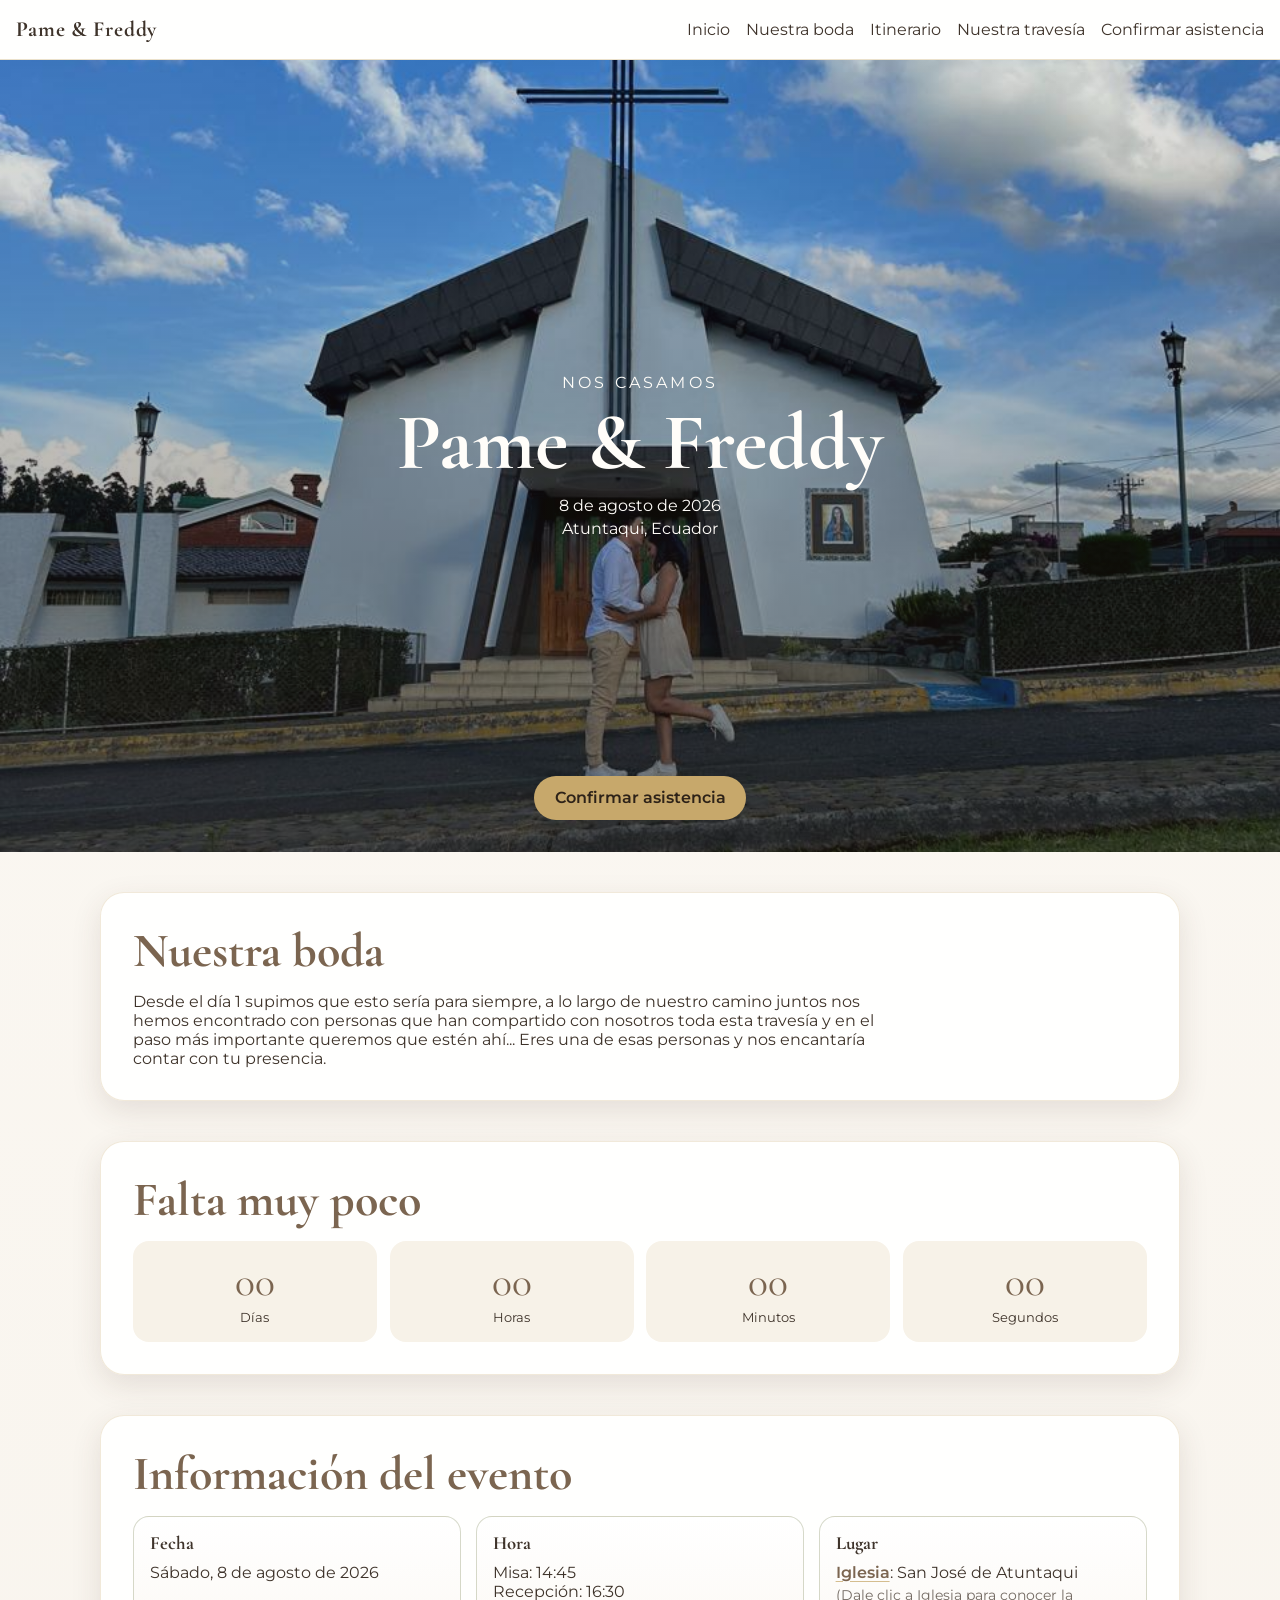
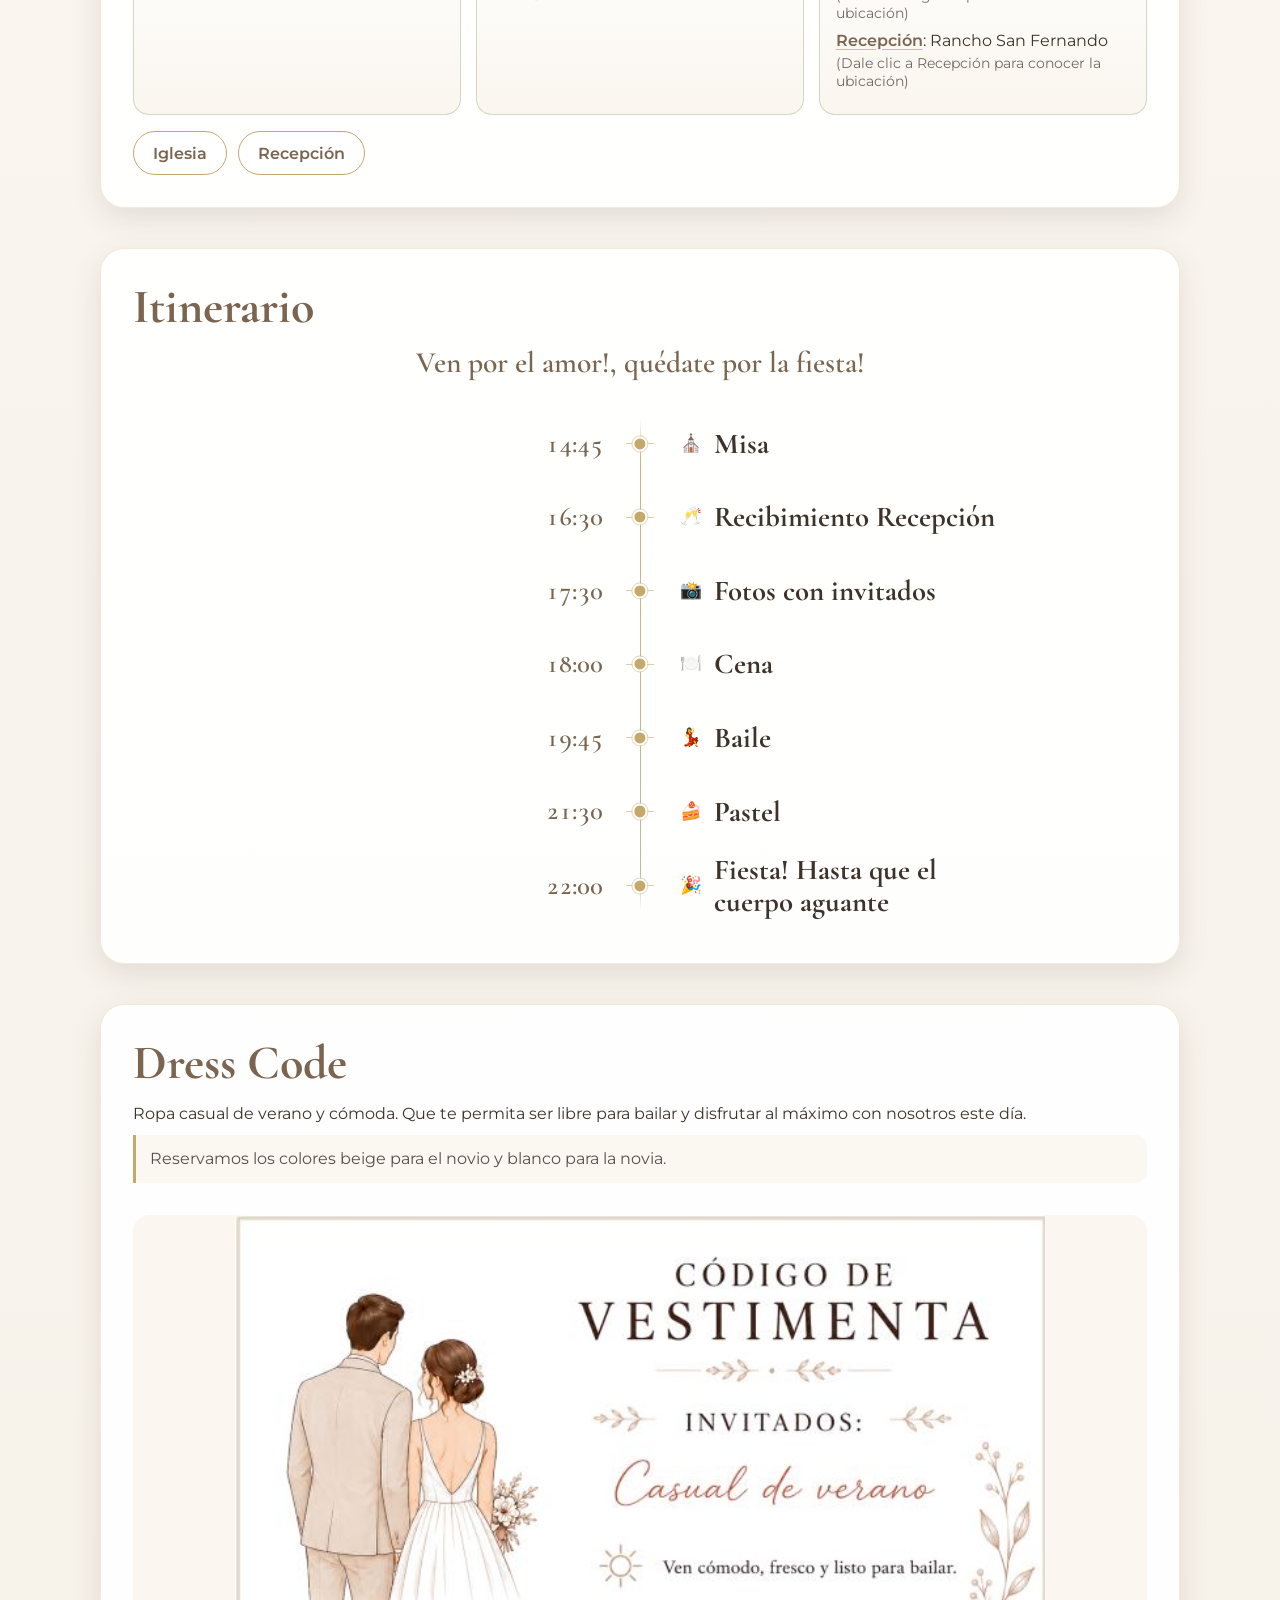
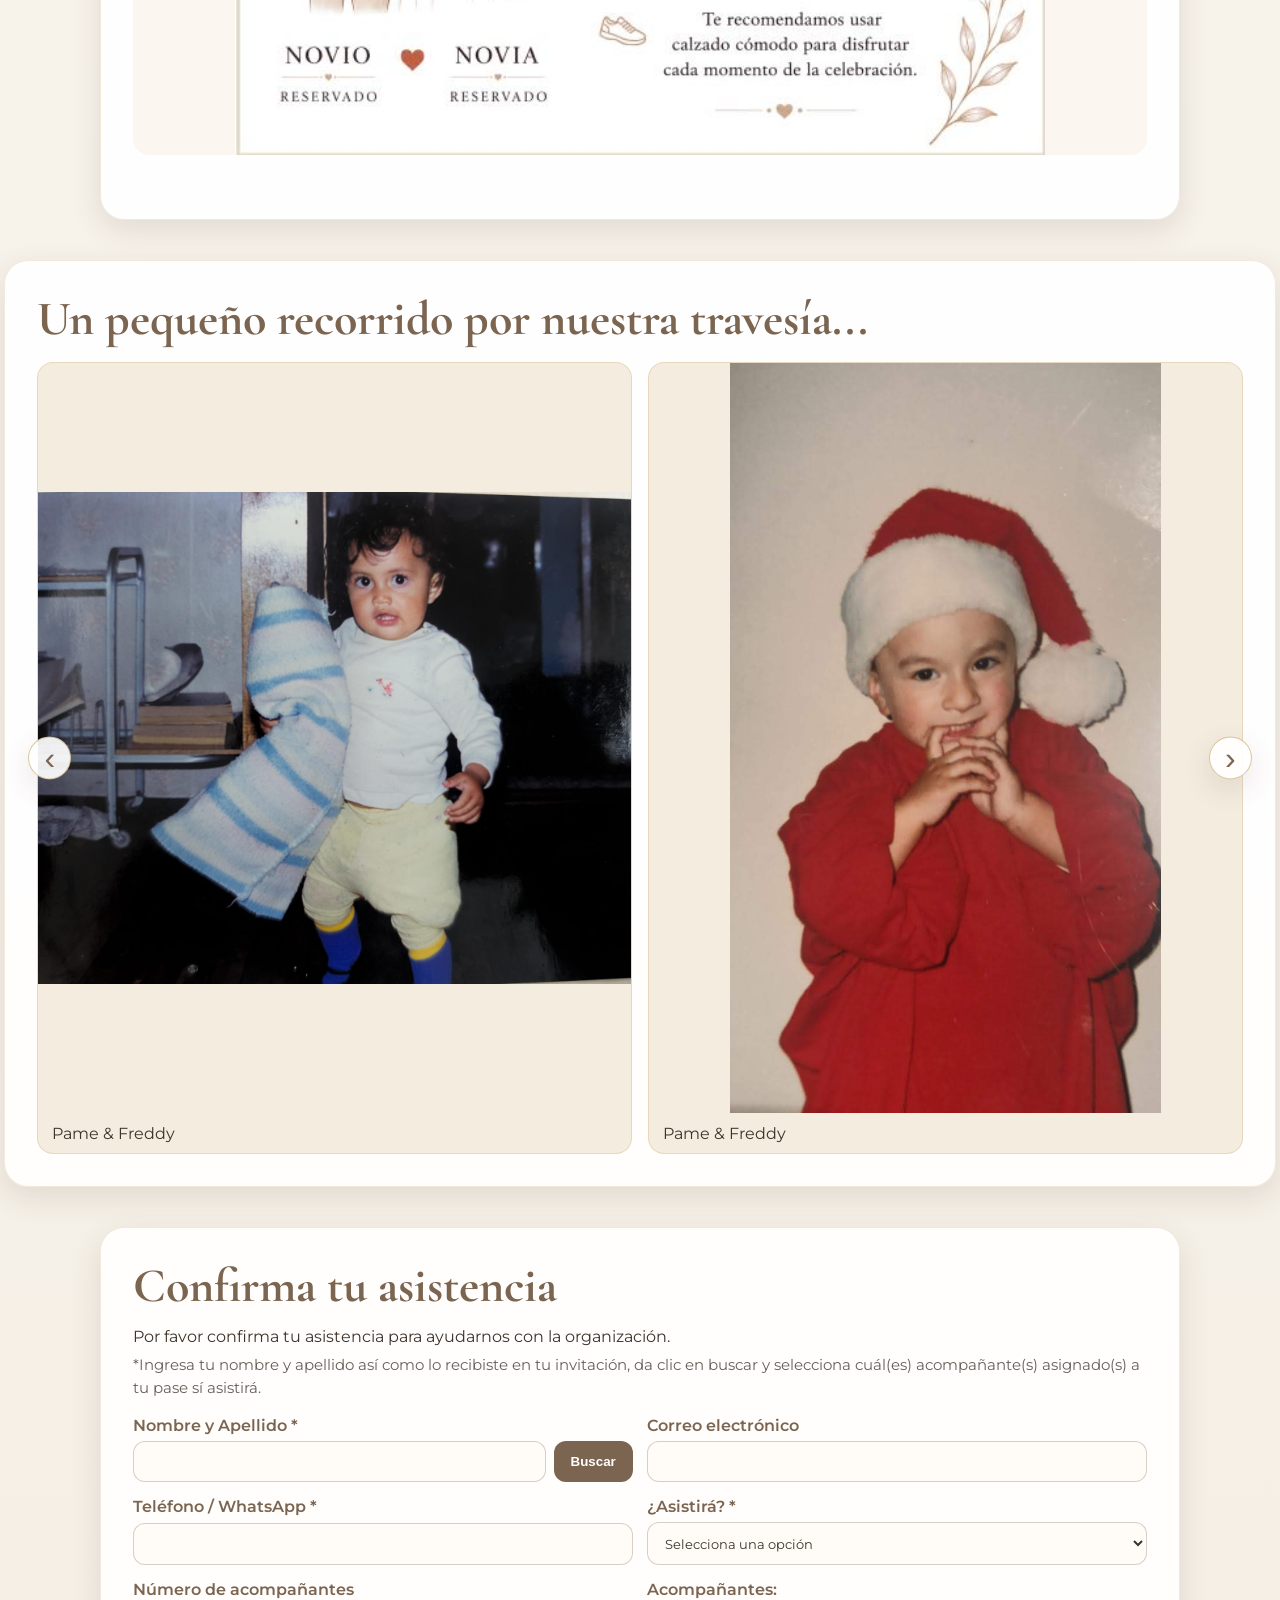
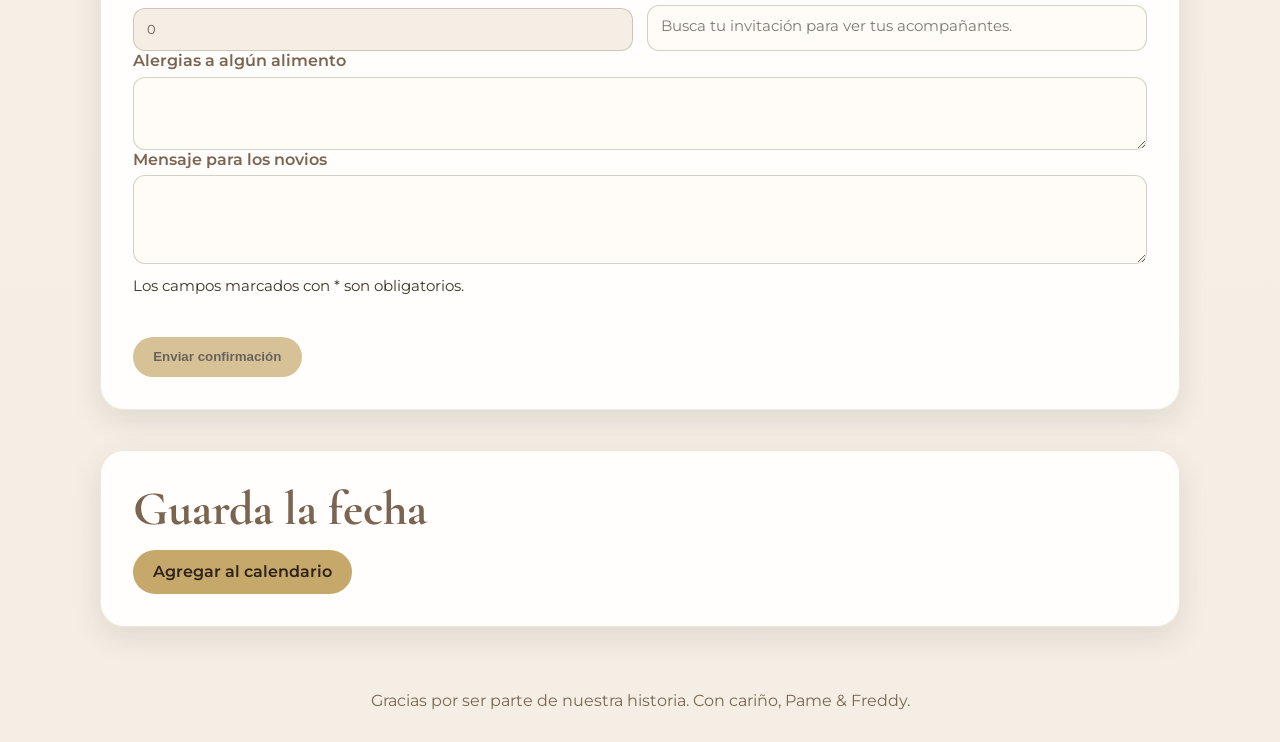
==== commit ca1e9722: "Alergias" ====
--- a/index.html
+++ b/index.html
@@ -248,7 +248,7 @@
         </div>
 
         <div class="form-field">
-          <label for="food_restrictions">Restricciones alimenticias</label>
+          <label for="food_restrictions">Alergias a algún alimento</label>
           <textarea id="food_restrictions" name="food_restrictions" rows="3"></textarea>
         </div>
 
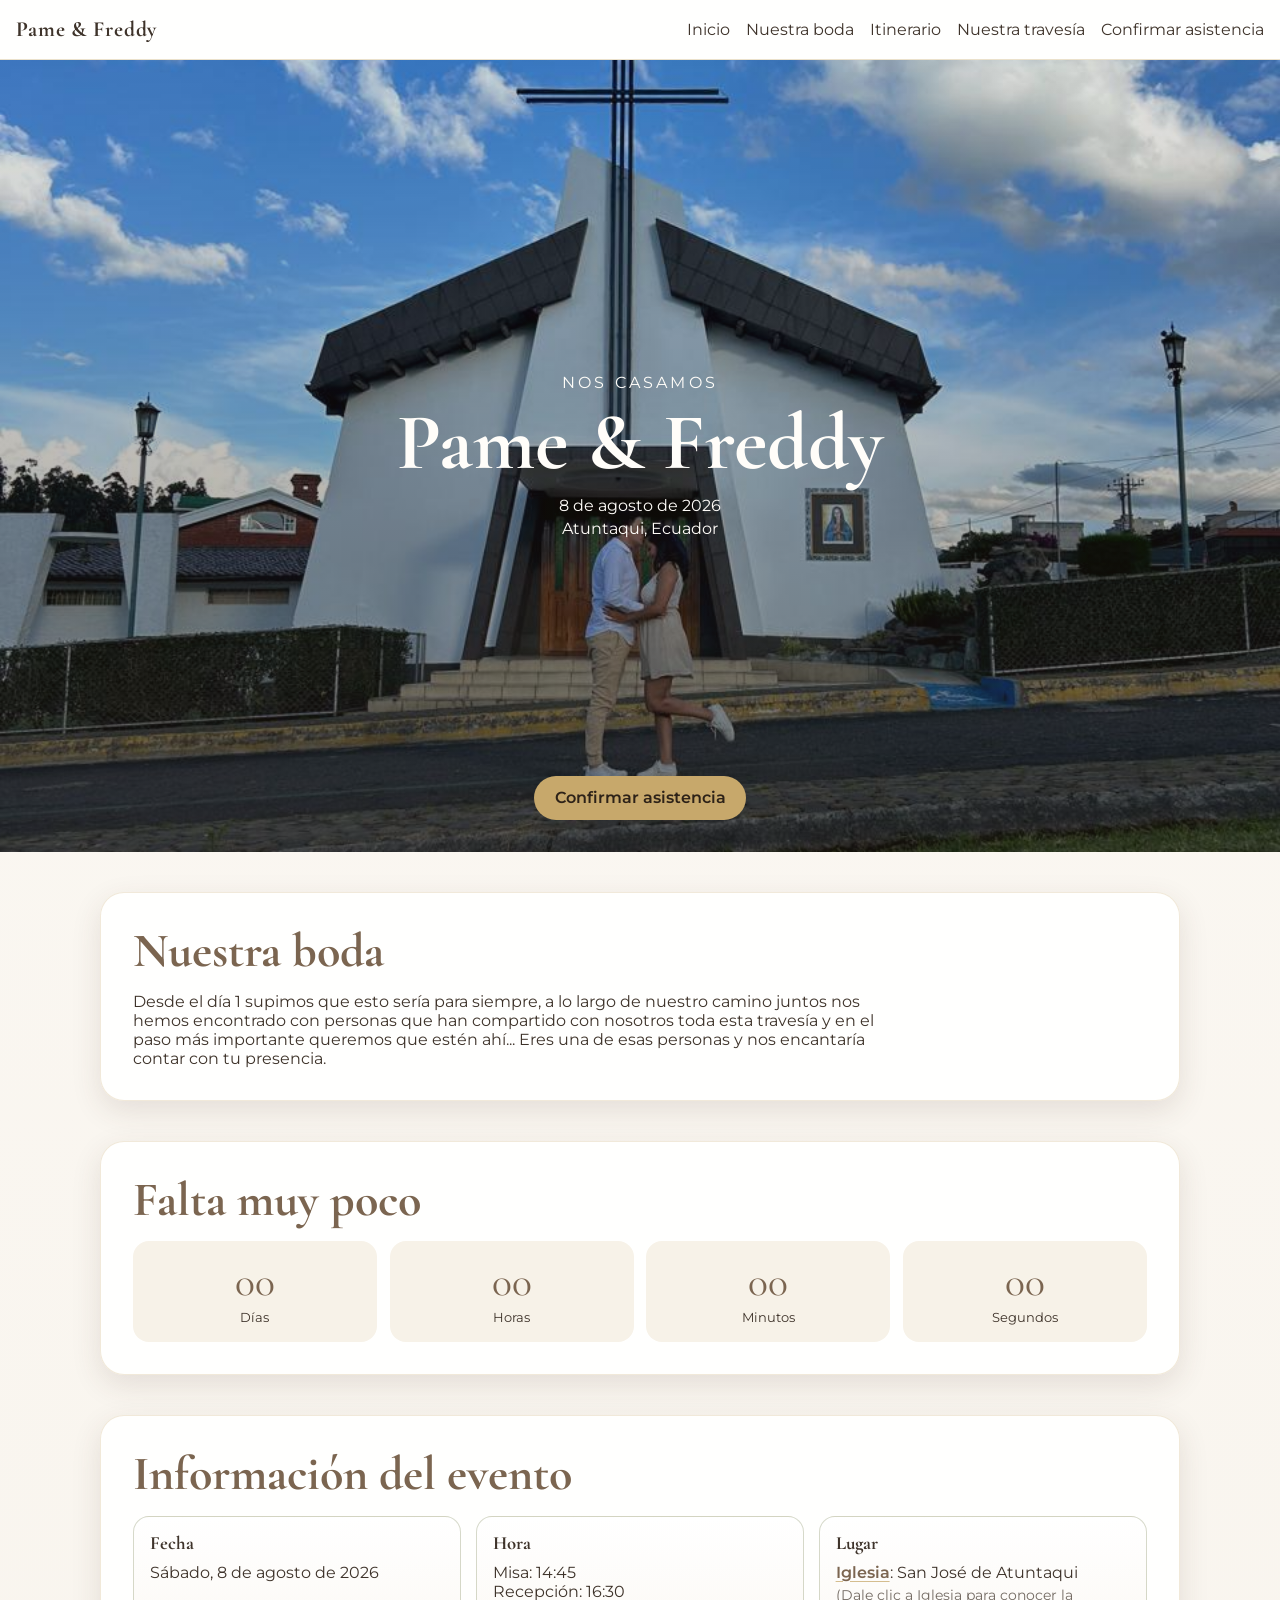
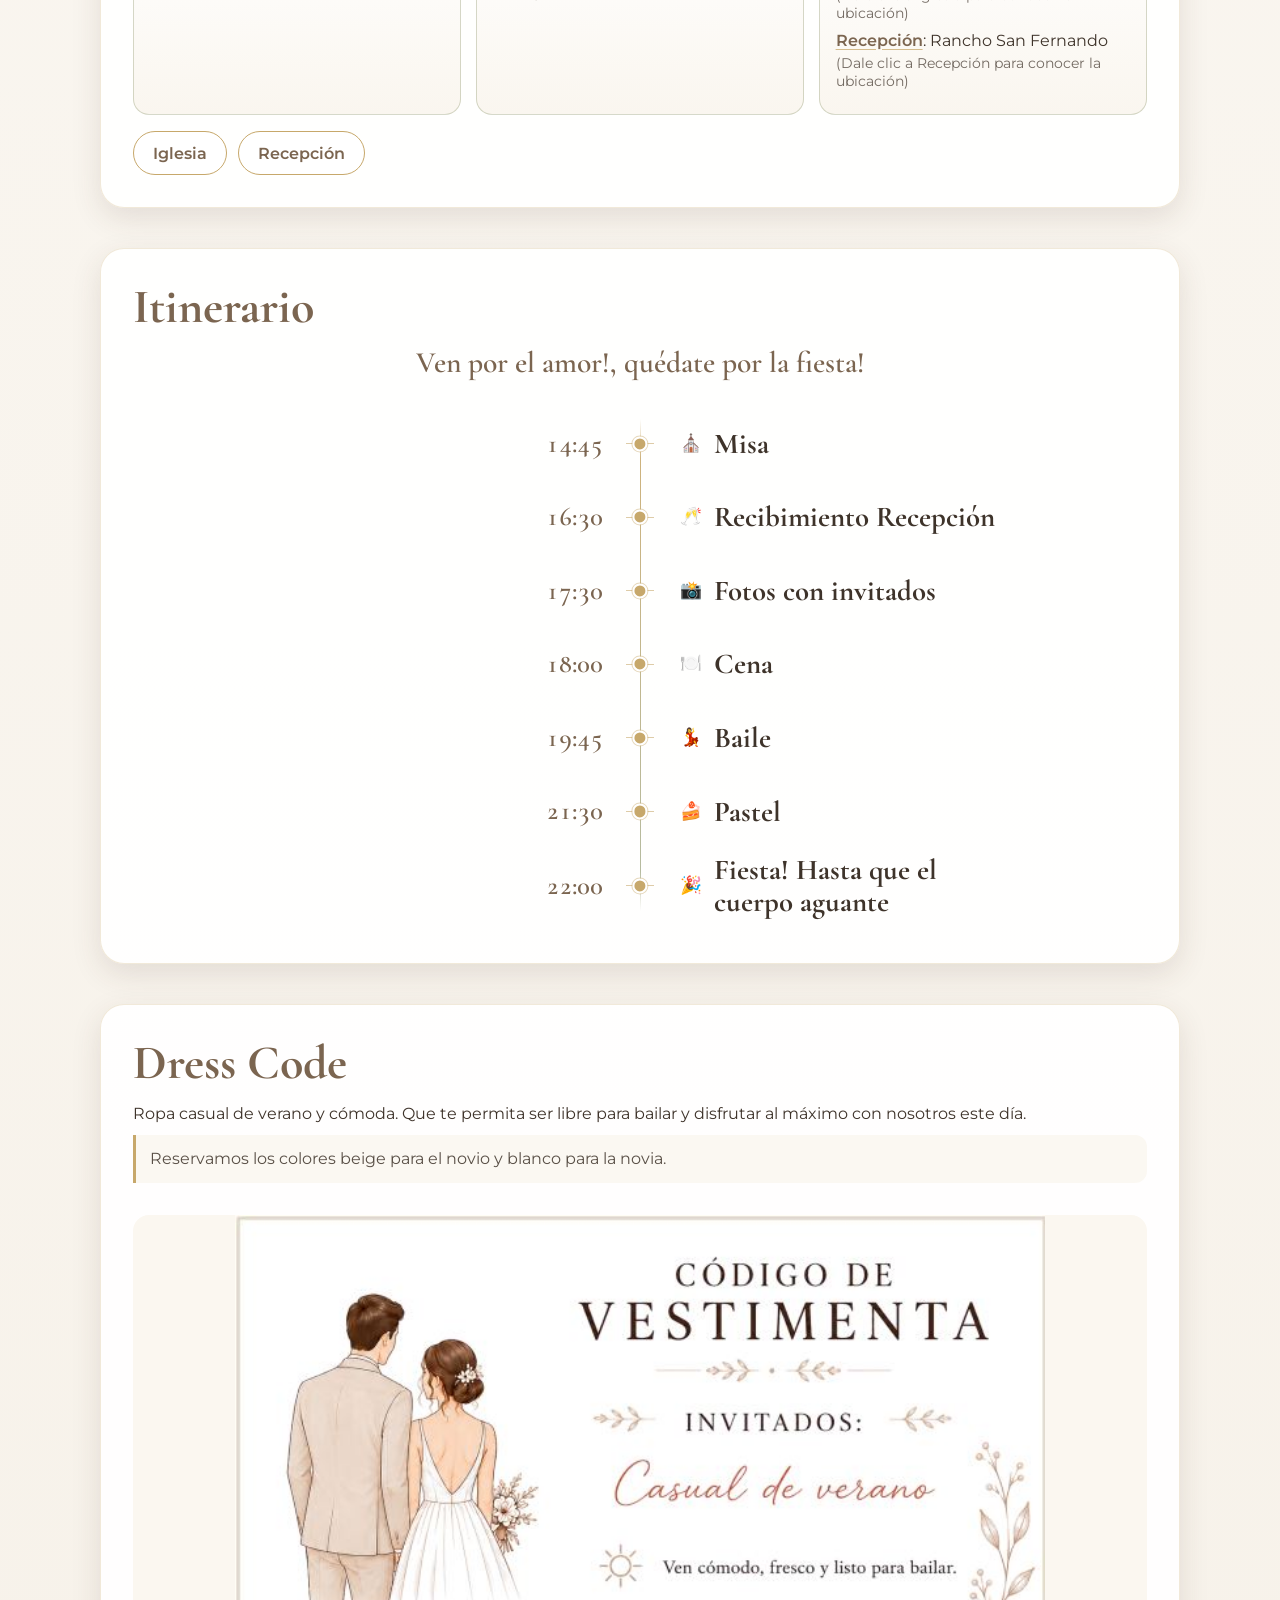
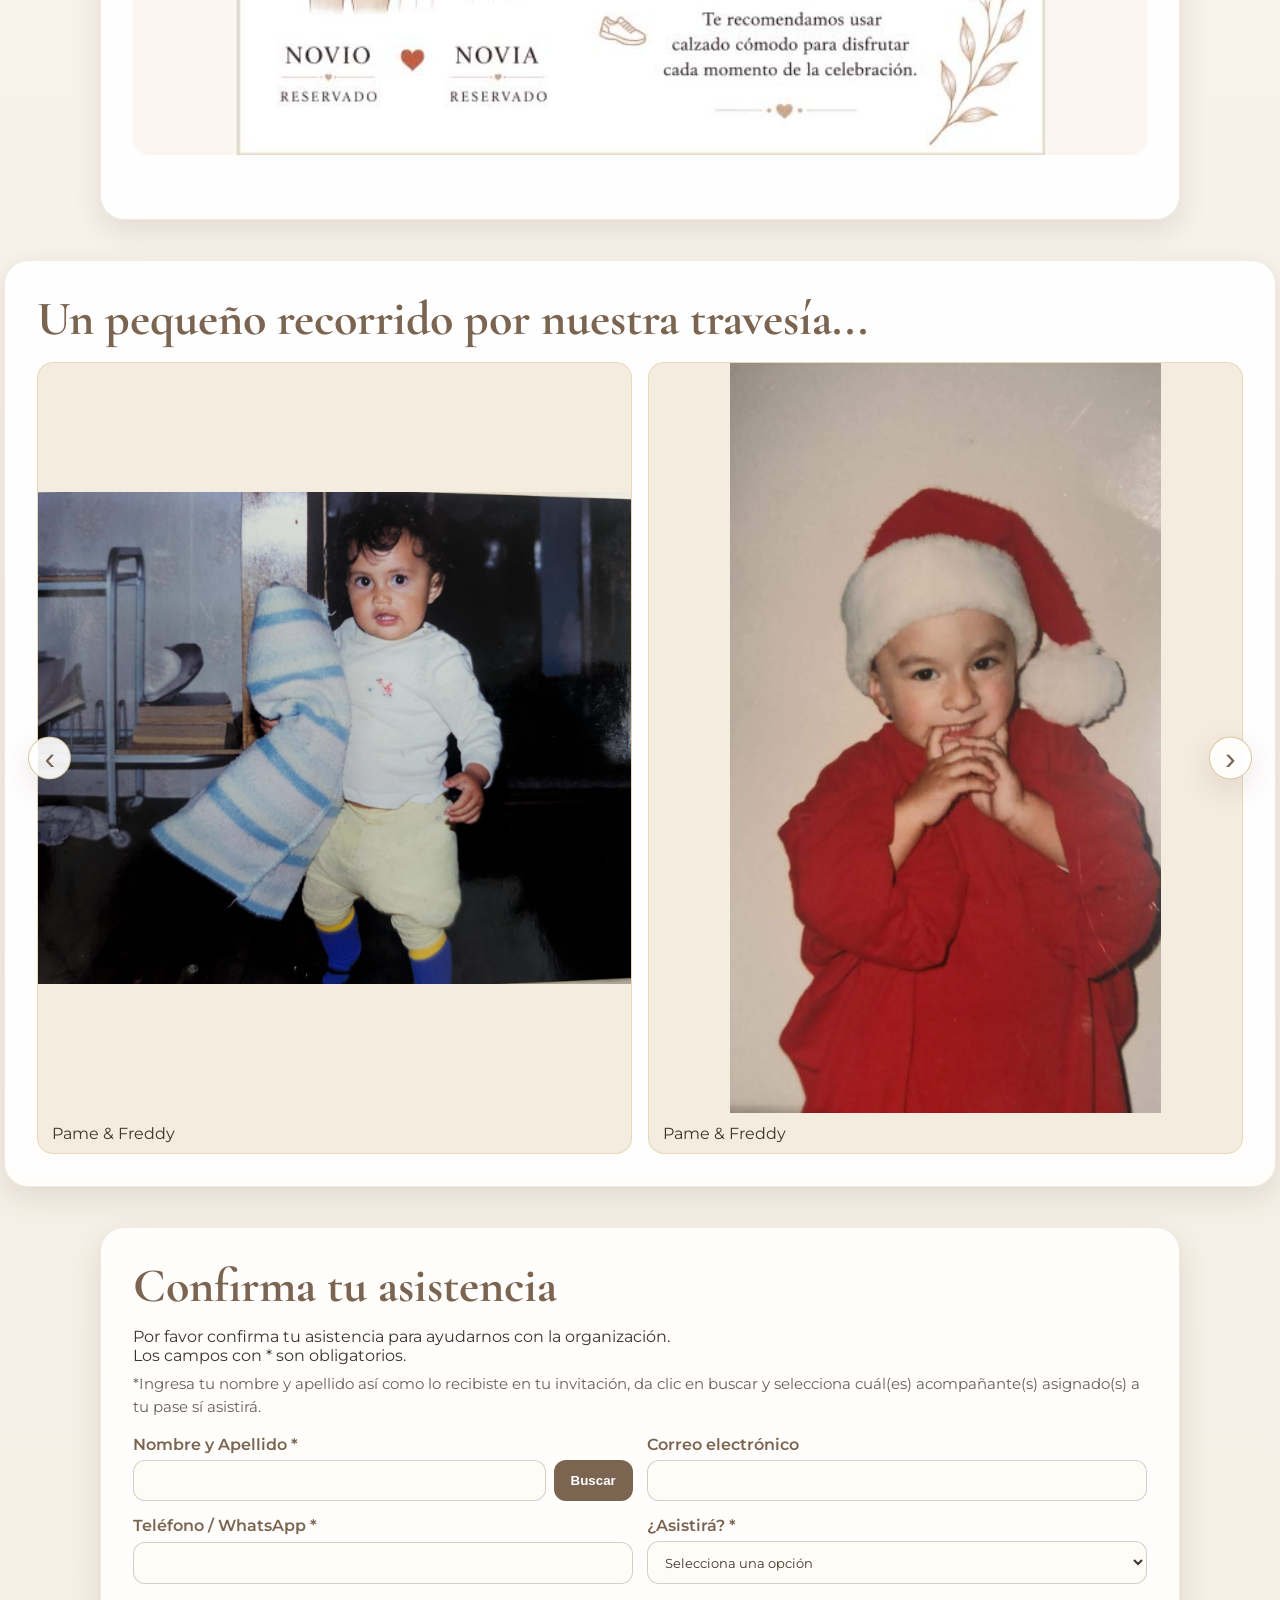
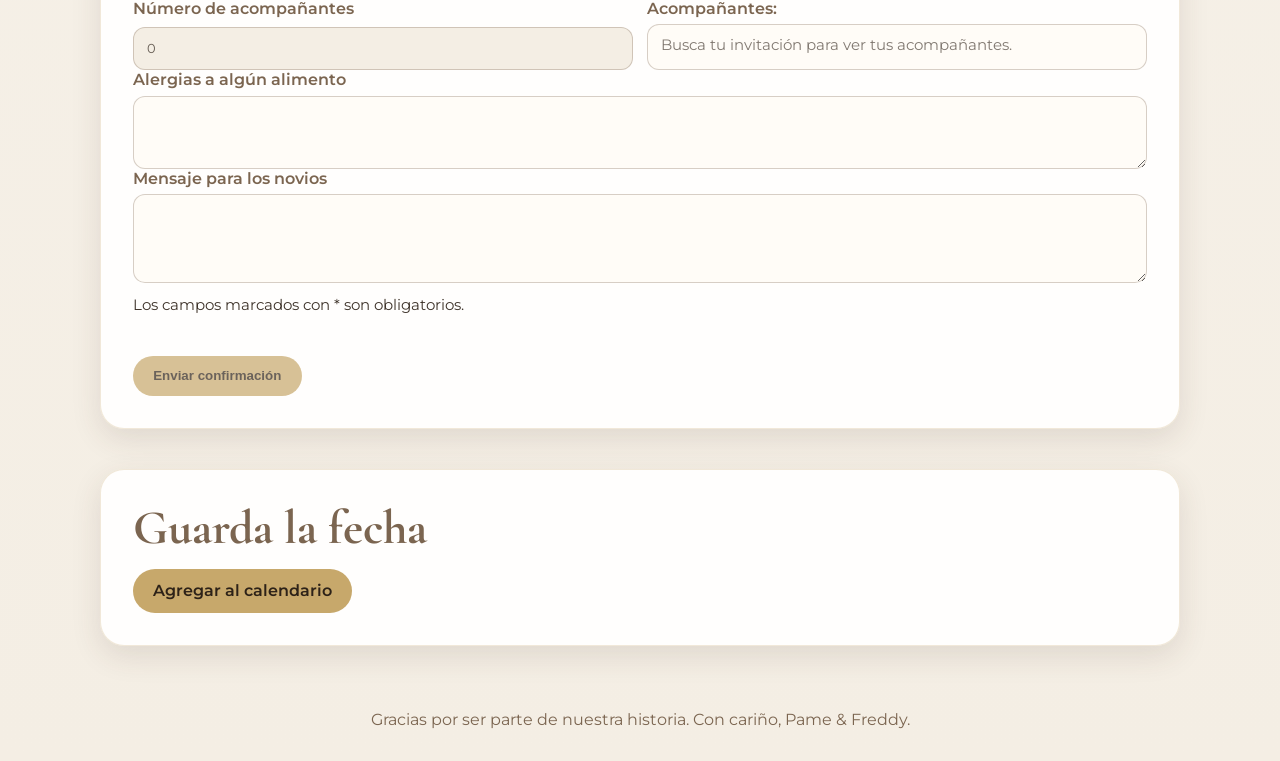
==== commit 39f03b56: "campos obligatorios" ====
--- a/index.html
+++ b/index.html
@@ -204,6 +204,7 @@
     <section class="section reveal" id="rsvp">
       <h2>Confirma tu asistencia</h2>
       <p>Por favor confirma tu asistencia para ayudarnos con la organización.</p>
+      <p>Los campos con * son obligatorios.</p>
       <p class="rsvp-instructions">*Ingresa tu nombre y apellido así como lo recibiste en tu invitación, da clic en buscar y selecciona cuál(es) acompañante(s) asignado(s) a tu pase sí asistirá.</p>
       <form id="rsvp-form" class="rsvp-form" novalidate>
         <div class="form-grid">
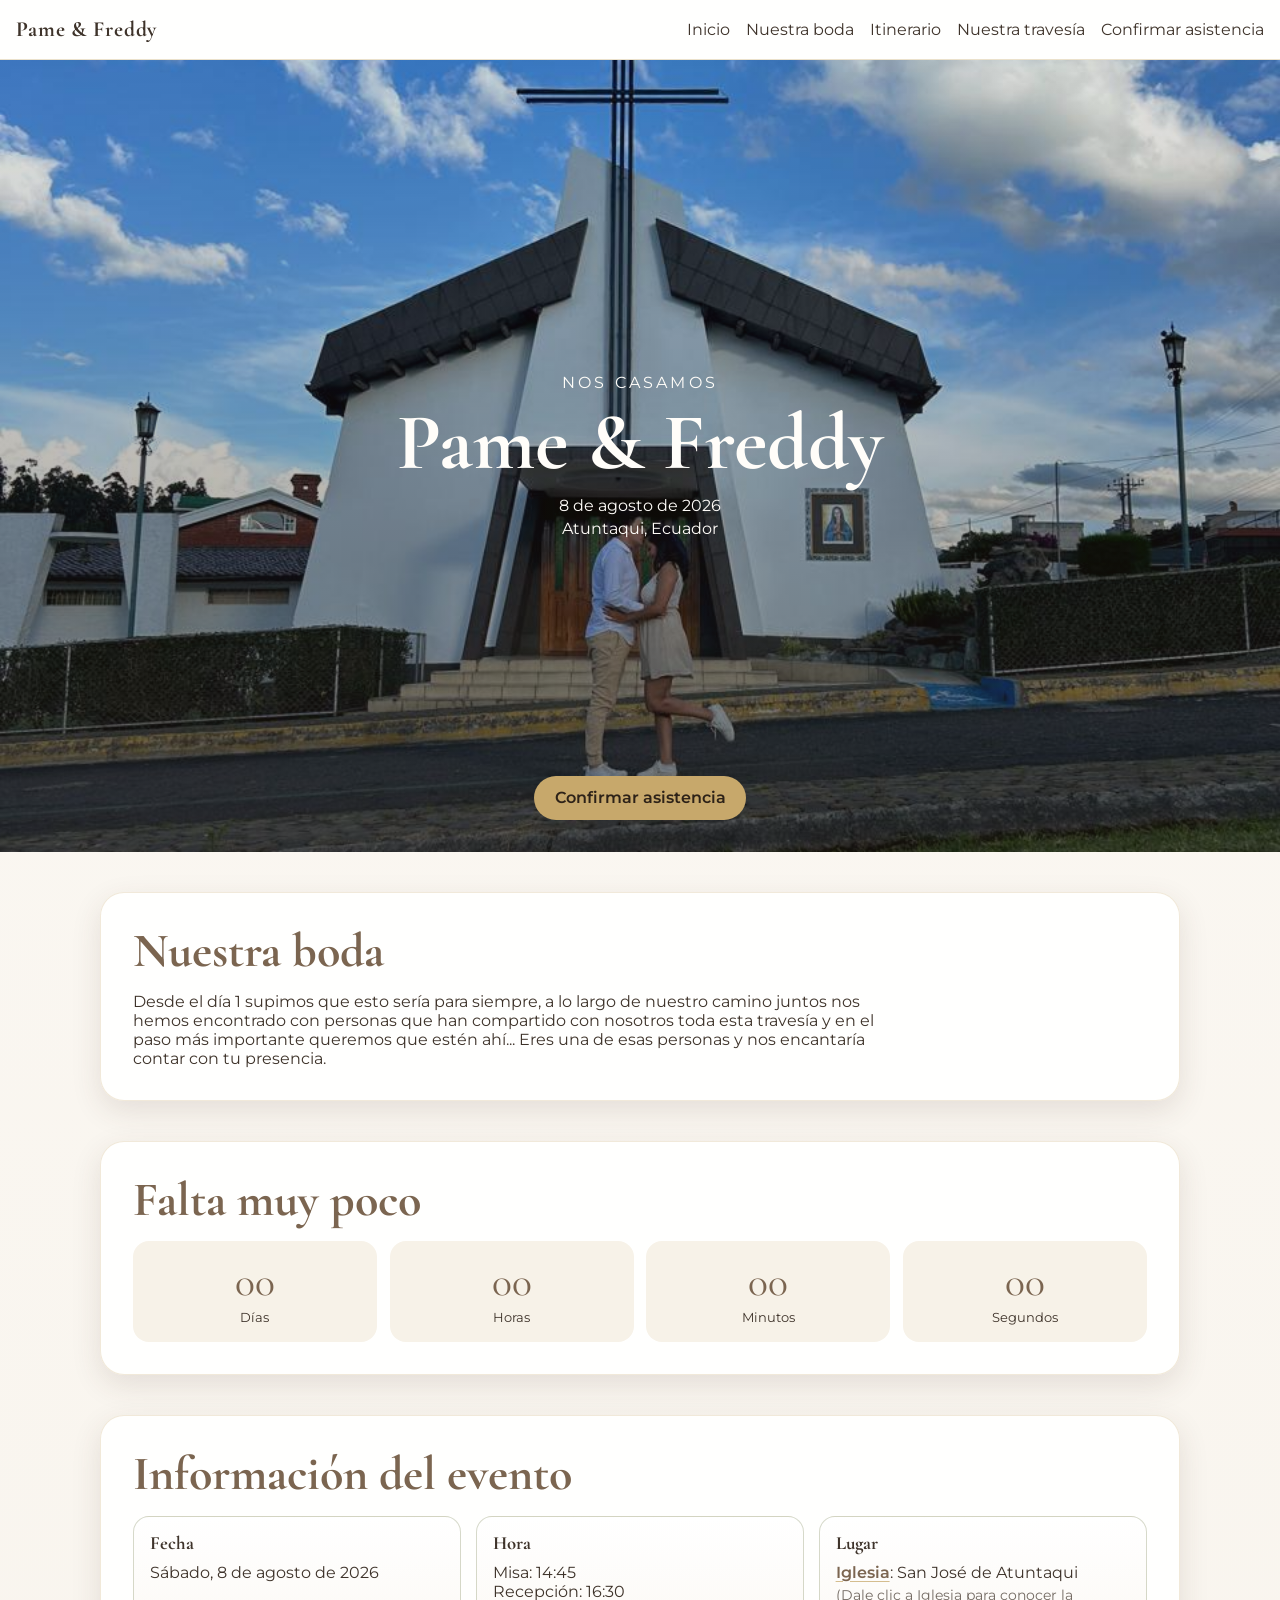
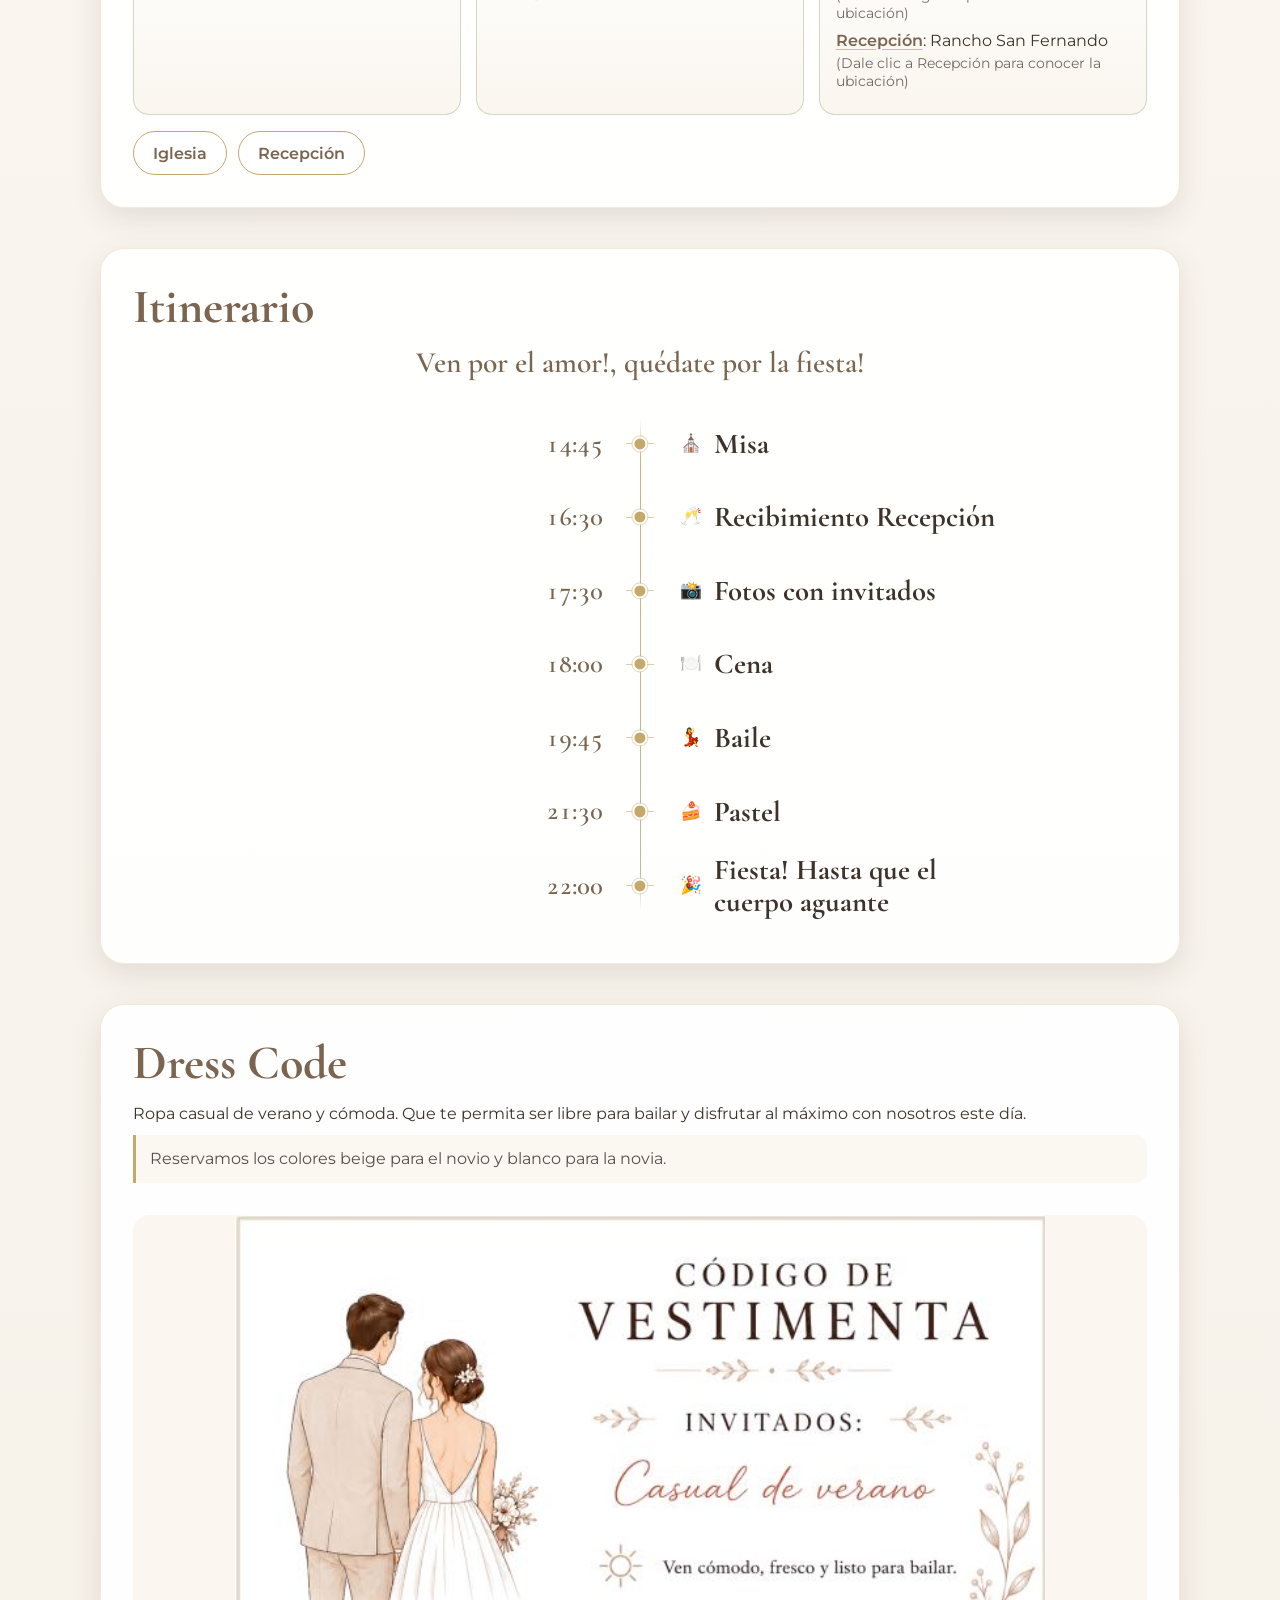
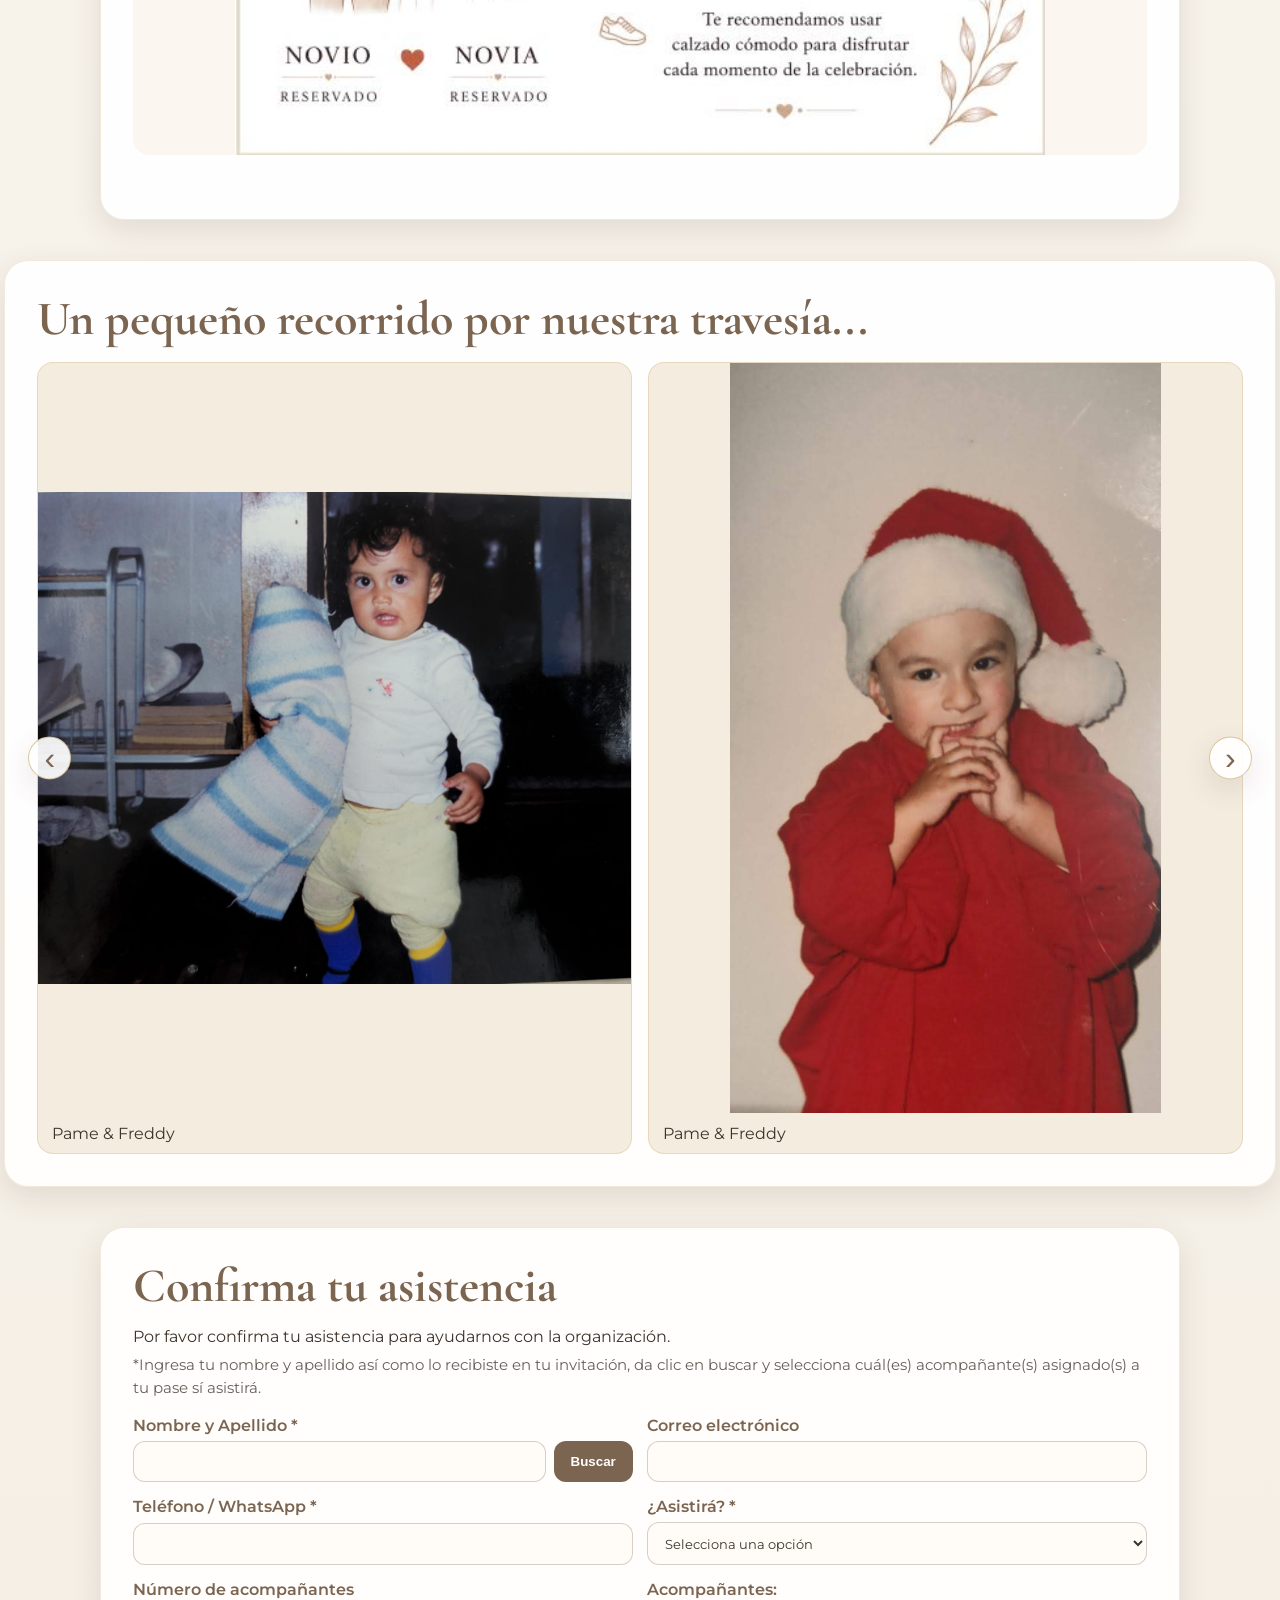
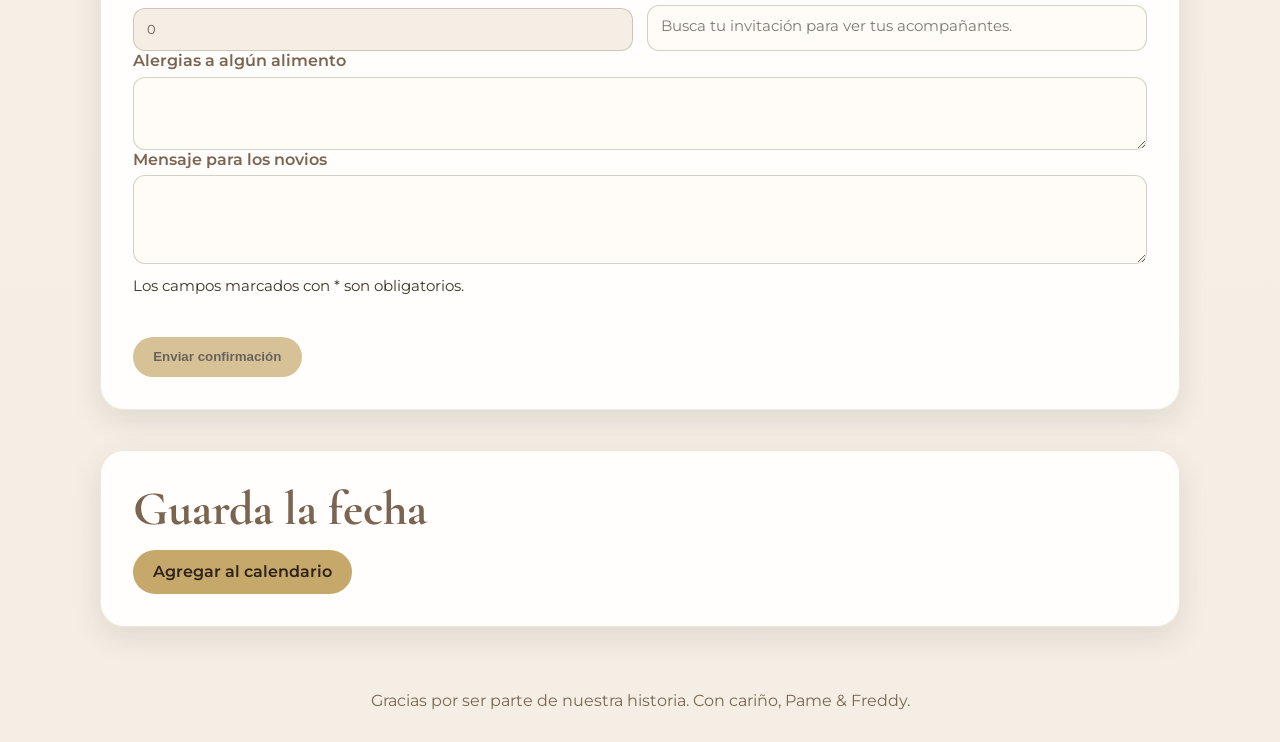
==== commit 9af17bd1: "cambio final" ====
--- a/index.html
+++ b/index.html
@@ -204,7 +204,6 @@
     <section class="section reveal" id="rsvp">
       <h2>Confirma tu asistencia</h2>
       <p>Por favor confirma tu asistencia para ayudarnos con la organización.</p>
-      <p>Los campos con * son obligatorios.</p>
       <p class="rsvp-instructions">*Ingresa tu nombre y apellido así como lo recibiste en tu invitación, da clic en buscar y selecciona cuál(es) acompañante(s) asignado(s) a tu pase sí asistirá.</p>
       <form id="rsvp-form" class="rsvp-form" novalidate>
         <div class="form-grid">
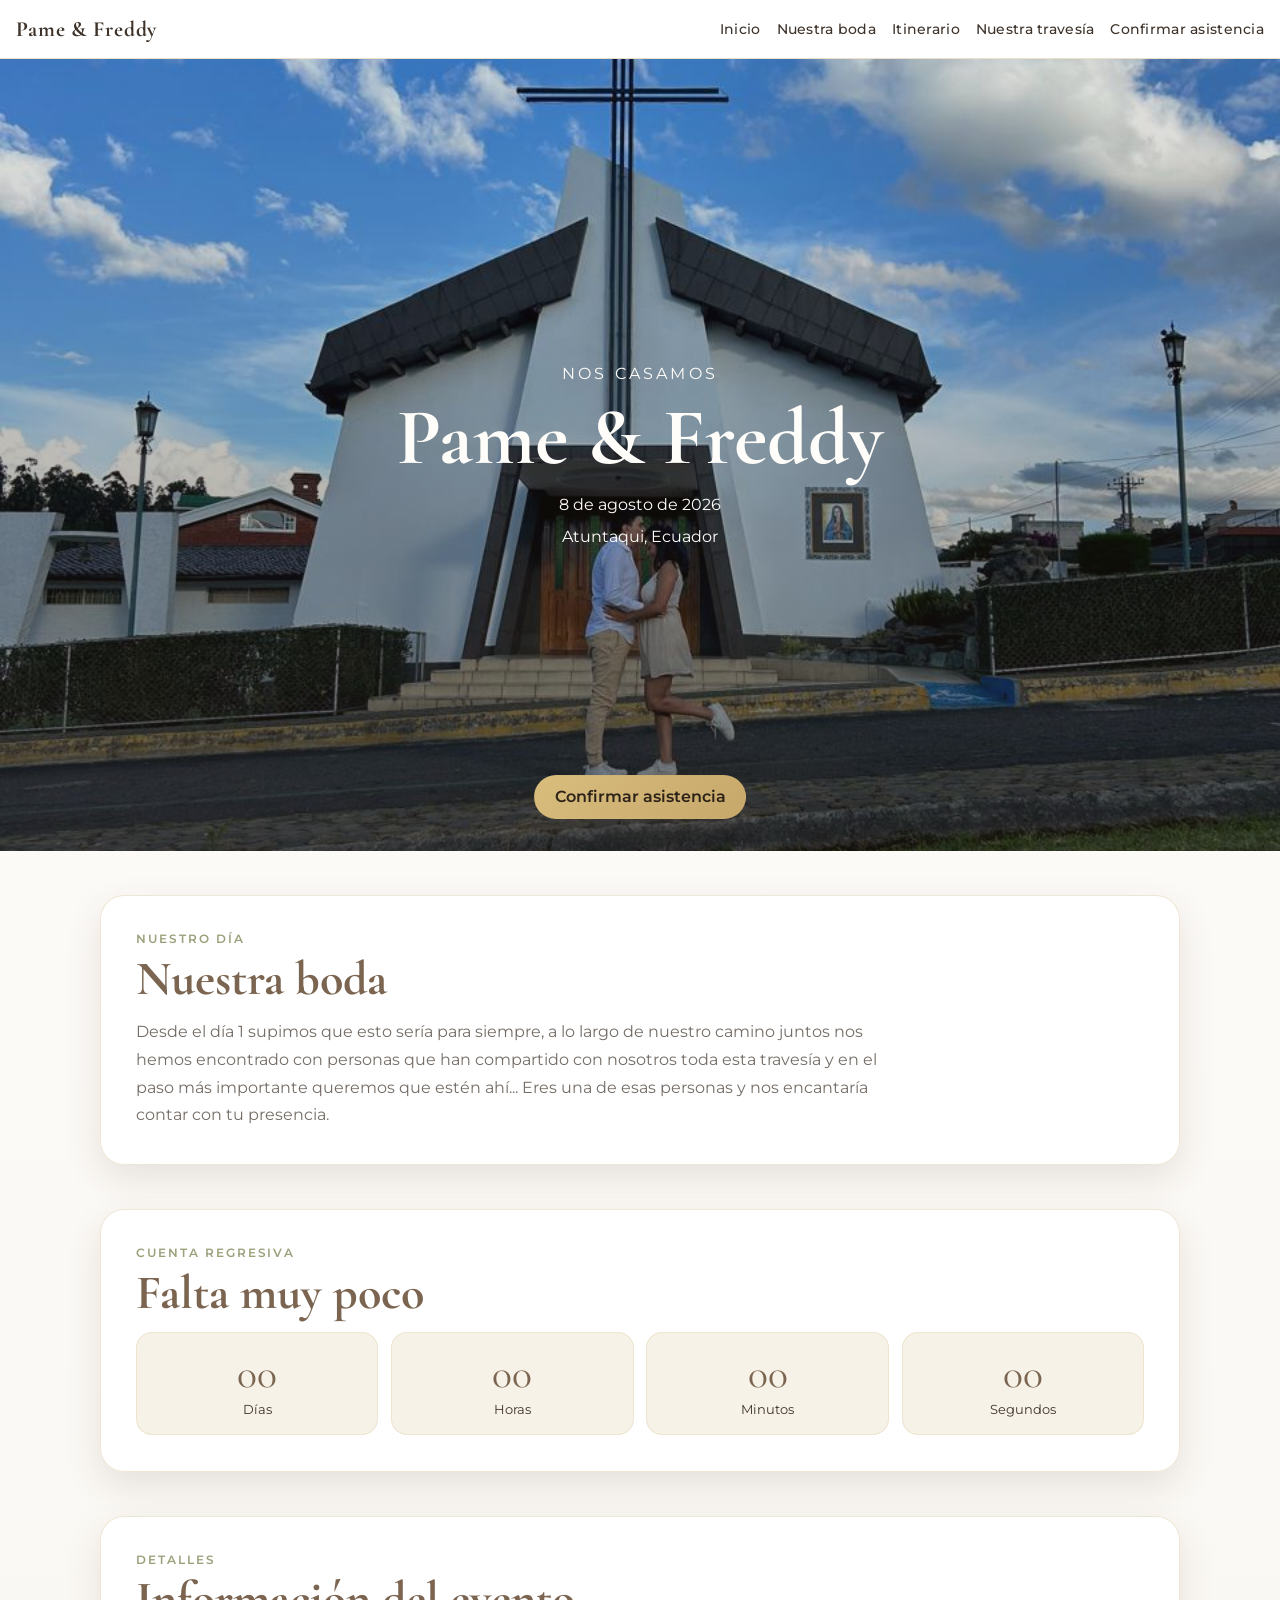
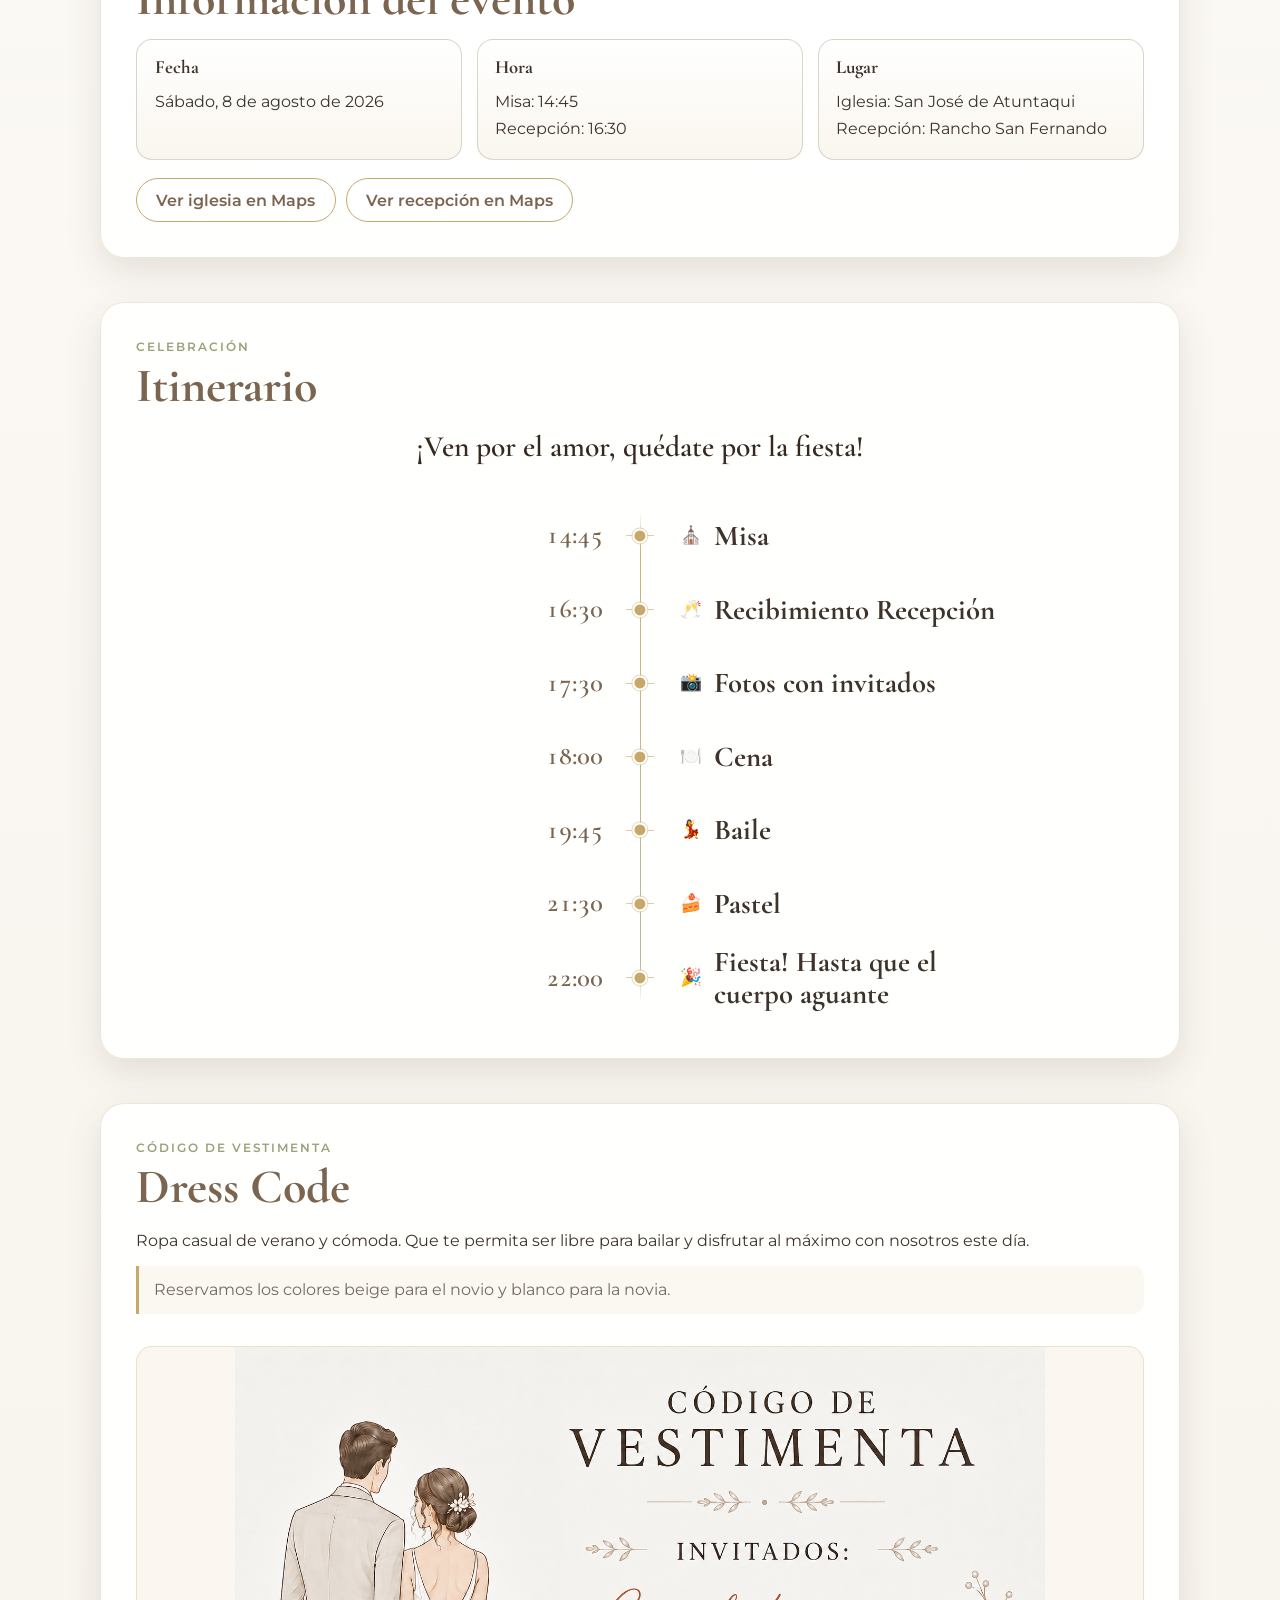
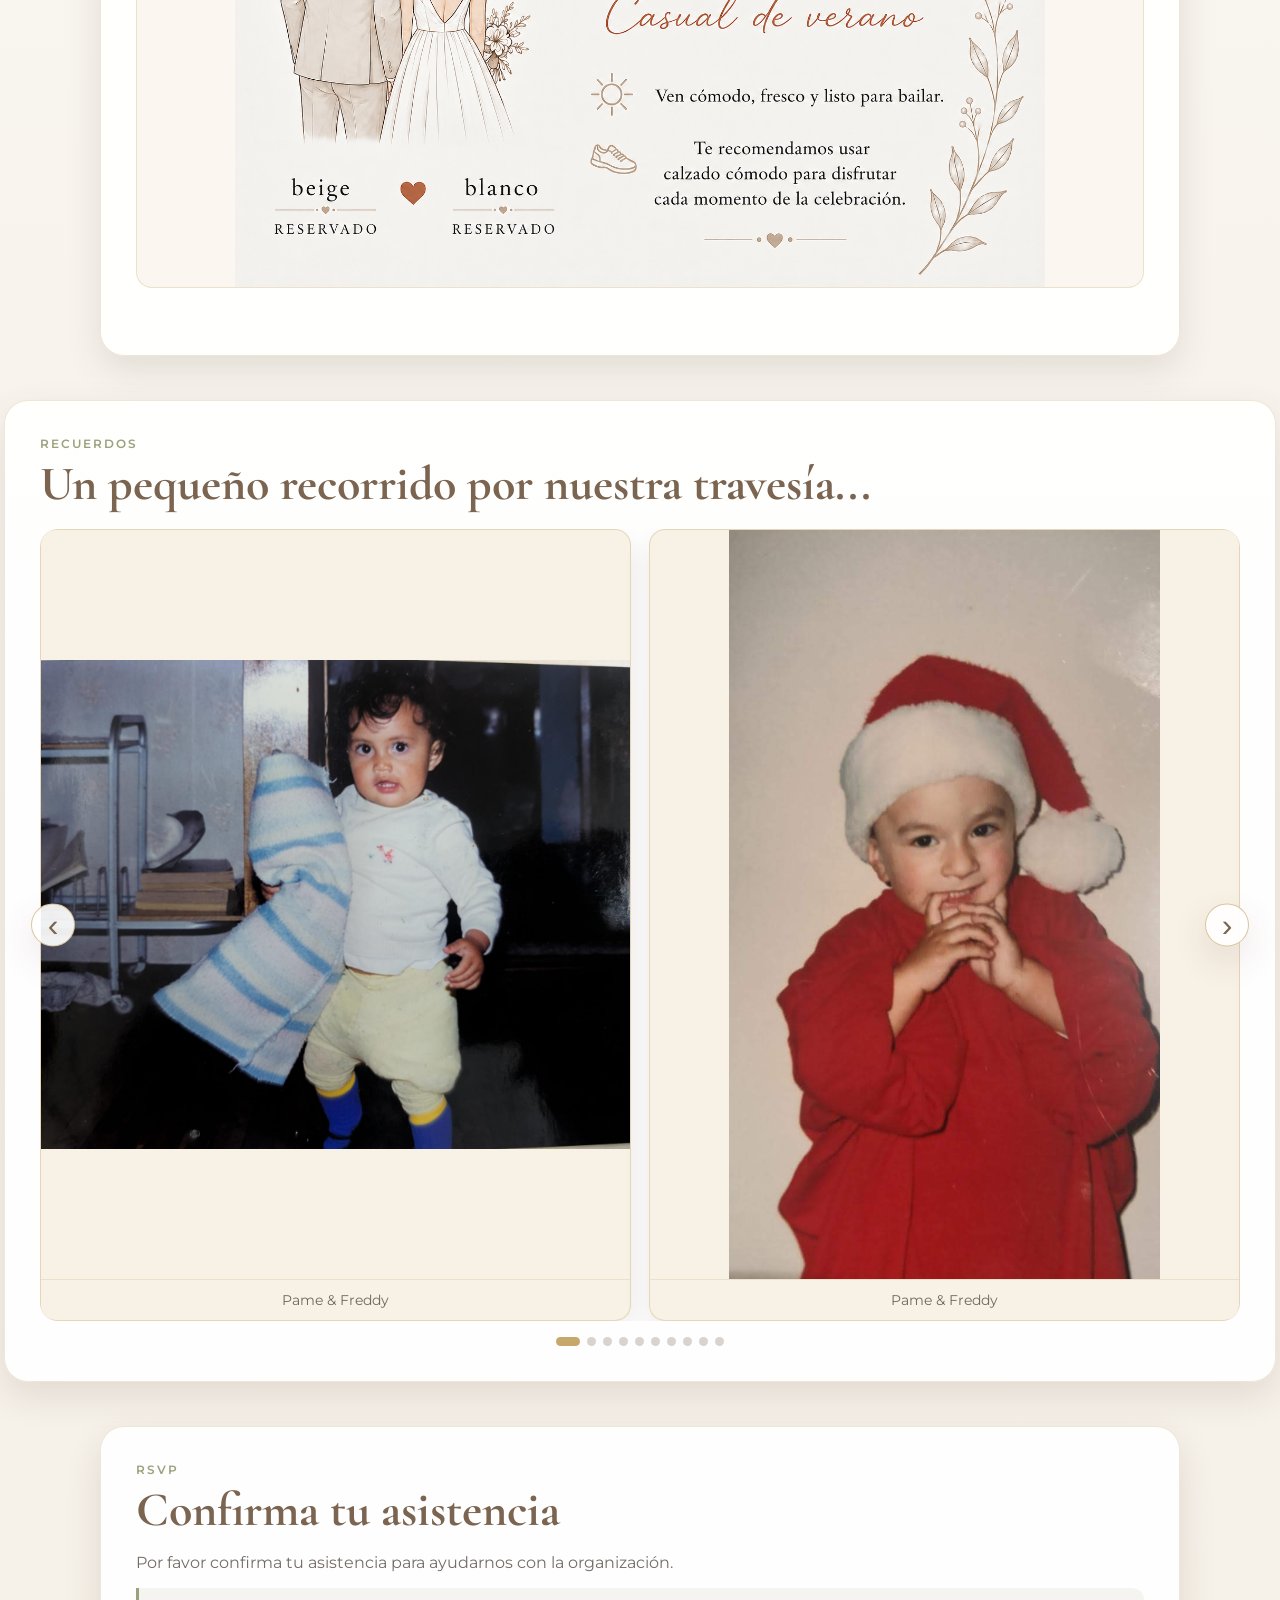
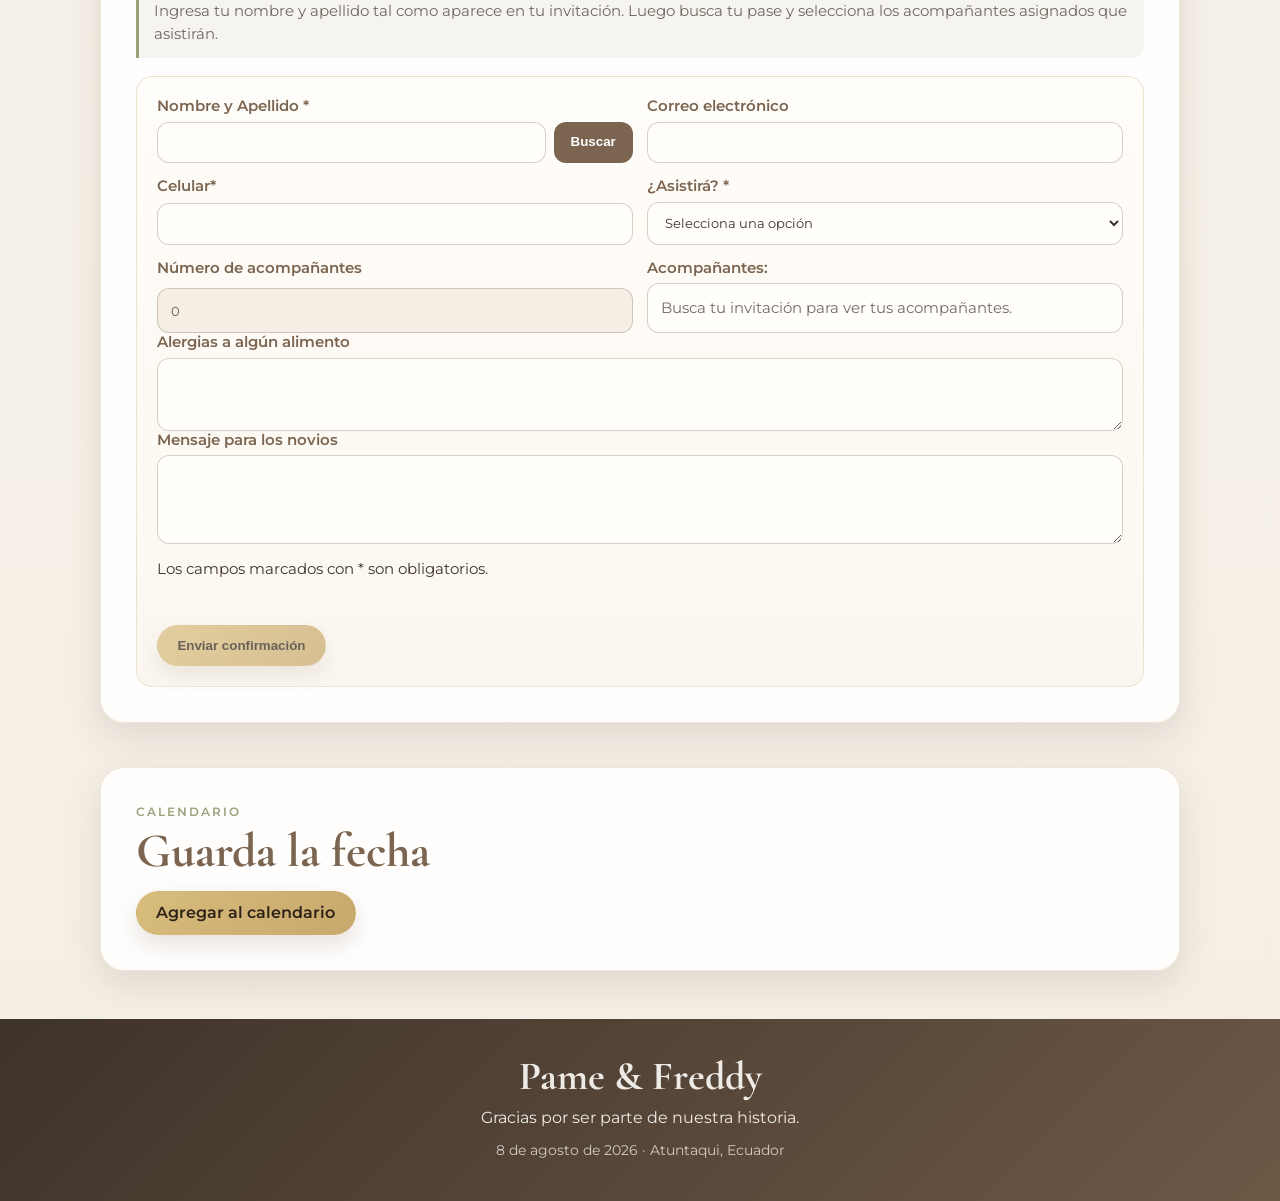
==== commit bd50ee9b: "Cambios pro" ====
--- a/index.html
+++ b/index.html
@@ -3,8 +3,14 @@
 <head>
   <meta charset="UTF-8">
   <meta name="viewport" content="width=device-width, initial-scale=1.0">
-  <meta name="description" content="Invitación de boda de Pame y Freddy">
+  <meta name="description" content="Acompáñanos en la boda de Pame y Freddy el 8 de agosto de 2026 en Atuntaqui, Ecuador. Confirma tu asistencia y revisa todos los detalles del evento.">
+  <meta property="og:type" content="website">
+  <meta property="og:title" content="Pame & Freddy | Nuestra boda">
+  <meta property="og:description" content="Invitación de boda de Pame y Freddy. Confirma tu asistencia y acompáñanos a celebrar este día especial.">
+  <meta property="og:image" content="assets/foto-principal.jpg">
+  <meta property="og:locale" content="es_EC">
   <title>Pame & Freddy | Nuestra boda</title>
+  <link rel="icon" type="image/png" href="assets/Cod_vestimenta.png">
   <link rel="preconnect" href="https://fonts.googleapis.com">
   <link rel="preconnect" href="https://fonts.gstatic.com" crossorigin>
   <link href="https://fonts.googleapis.com/css2?family=Cormorant+Garamond:wght@400;500;600;700&family=Montserrat:wght@300;400;500;600&display=swap" rel="stylesheet">
@@ -41,11 +47,13 @@
     </section>
 
     <section class="section reveal" id="nuestra-boda">
+      <p class="section-kicker">Nuestro día</p>
       <h2>Nuestra boda</h2>
       <p class="romantic-text">Desde el día 1 supimos que esto sería para siempre, a lo largo de nuestro camino juntos nos hemos encontrado con personas que han compartido con nosotros toda esta travesía y en el paso más importante queremos que estén ahí... Eres una de esas personas y nos encantaría contar con tu presencia.</p>
     </section>
 
     <section class="section reveal" id="contador" aria-label="Contador regresivo">
+      <p class="section-kicker">Cuenta regresiva</p>
       <h2>Falta muy poco</h2>
       <div class="countdown" role="timer" aria-live="polite">
         <div class="count-item"><span id="days">00</span><small>Días</small></div>
@@ -56,6 +64,7 @@
     </section>
 
     <section class="section reveal" id="evento">
+      <p class="section-kicker">Detalles</p>
       <h2>Información del evento</h2>
       <div class="cards">
         <article class="card">
@@ -71,23 +80,22 @@
           <h3>Lugar</h3>
           <!-- Dónde cambiar la dirección exacta: actualiza los nombres o enlaces de Iglesia y Recepción -->
           <p>
-            <a href="https://www.google.com/maps/search/?api=1&query=Iglesia%20San%20Jos%C3%A9%20de%20Atuntaqui" target="_blank" rel="noopener noreferrer">Iglesia</a>: San José de Atuntaqui<br>
-            <span class="location-note">(Dale clic a Iglesia para conocer la ubicación)</span><br>
-            <a href="https://www.google.com/maps/search/?api=1&query=Rancho%20San%20Fernando%20Atuntaqui" target="_blank" rel="noopener noreferrer">Recepción</a>: Rancho San Fernando<br>
-            <span class="location-note">(Dale clic a Recepción para conocer la ubicación)</span>
+            Iglesia: San José de Atuntaqui<br>
+            Recepción: Rancho San Fernando
           </p>
         </article>
       </div>
 
       <div class="map-actions">
-        <a class="btn btn-outline" href="https://www.google.com/maps/search/?api=1&query=Iglesia%20San%20Jos%C3%A9%20de%20Atuntaqui" target="_blank" rel="noopener noreferrer">Iglesia</a>
-        <a class="btn btn-outline" href="https://www.google.com/maps/search/?api=1&query=Rancho%20San%20Fernando%20Atuntaqui" target="_blank" rel="noopener noreferrer">Recepción</a>
+        <a class="btn btn-outline" href="https://www.google.com/maps/search/?api=1&query=Iglesia%20San%20Jos%C3%A9%20de%20Atuntaqui" target="_blank" rel="noopener noreferrer">Ver iglesia en Maps</a>
+        <a class="btn btn-outline" href="https://www.google.com/maps/search/?api=1&query=Rancho%20San%20Fernando%20Atuntaqui" target="_blank" rel="noopener noreferrer">Ver recepción en Maps</a>
       </div>
     </section>
 
     <section class="section reveal" id="itinerario">
+      <p class="section-kicker">Celebración</p>
       <h2>Itinerario</h2>
-      <p class="itinerary-tagline">Ven por el amor!, quédate por la fiesta!</p>
+      <p class="itinerary-tagline">¡Ven por el amor, quédate por la fiesta!</p>
       <div class="timeline">
         <div class="timeline-item"><h3><span class="timeline-icon" aria-hidden="true">⛪</span>Misa</h3><p>14:45</p></div>
         <div class="timeline-item"><h3><span class="timeline-icon" aria-hidden="true">🥂</span>Recibimiento Recepción</h3><p>16:30</p></div>
@@ -100,15 +108,17 @@
     </section>
 
     <section class="section reveal" id="dress-code">
+      <p class="section-kicker">Código de vestimenta</p>
       <h2>Dress Code</h2>
       <p>Ropa casual de verano y cómoda. Que te permita ser libre para bailar y disfrutar al máximo con nosotros este día.</p>
       <p class="dress-note">Reservamos los colores beige para el novio y blanco para la novia.</p>
       <figure class="dress-code-image">
-        <img src="assets/Cod_vestimenta.JPG" alt="Código de vestimenta para la boda" loading="lazy">
+        <img src="assets/Cod_vestimenta.png" alt="Código de vestimenta para la boda" loading="lazy">
       </figure>
     </section>
 
     <section class="section reveal" id="galeria">
+      <p class="section-kicker">Recuerdos</p>
       <h2>Un pequeño recorrido por nuestra travesía...</h2>
       <div class="gallery-carousel" aria-label="Un pequeño recorrido por nuestra travesía">
         <button class="gallery-arrow gallery-arrow-prev" type="button" aria-label="Foto anterior">‹</button>
@@ -199,12 +209,14 @@
         </div>
         <button class="gallery-arrow gallery-arrow-next" type="button" aria-label="Foto siguiente">›</button>
       </div>
+      <div class="gallery-dots" aria-label="Indicadores de galería"></div>
     </section>
 
     <section class="section reveal" id="rsvp">
+      <p class="section-kicker">RSVP</p>
       <h2>Confirma tu asistencia</h2>
-      <p>Por favor confirma tu asistencia para ayudarnos con la organización.</p>
-      <p class="rsvp-instructions">*Ingresa tu nombre y apellido así como lo recibiste en tu invitación, da clic en buscar y selecciona cuál(es) acompañante(s) asignado(s) a tu pase sí asistirá.</p>
+      <p class="section-intro">Por favor confirma tu asistencia para ayudarnos con la organización.</p>
+      <p class="rsvp-instructions">Ingresa tu nombre y apellido tal como aparece en tu invitación. Luego busca tu pase y selecciona los acompañantes asignados que asistirán.</p>
       <form id="rsvp-form" class="rsvp-form" novalidate>
         <div class="form-grid">
           <div class="form-field">
@@ -221,7 +233,7 @@
           </div>
 
           <div class="form-field">
-            <label for="phone">Teléfono / WhatsApp *</label>
+            <label for="phone">Celular*</label>
             <input id="phone" name="phone" type="tel" inputmode="tel" required>
           </div>
 
@@ -265,13 +277,16 @@
     </section>
 
     <section class="section reveal" id="calendar">
+      <p class="section-kicker">Calendario</p>
       <h2>Guarda la fecha</h2>
       <a class="btn btn-primary" href="https://calendar.google.com/calendar/render?action=TEMPLATE&text=Boda%20de%20Freddy%20y%20Pame&dates=20260808T150000/20260809T000000&location=Atuntaqui%2C%20Ecuador&details=Celebraci%C3%B3n%20de%20boda%20de%20Freddy%20y%20Pame" target="_blank" rel="noopener noreferrer">Agregar al calendario</a>
     </section>
   </main>
 
   <footer class="footer">
-    <p>Gracias por ser parte de nuestra historia. Con cariño, Pame & Freddy.</p>
+    <p class="footer-names">Pame & Freddy</p>
+    <p>Gracias por ser parte de nuestra historia.</p>
+    <p class="footer-date">8 de agosto de 2026 · Atuntaqui, Ecuador</p>
   </footer>
 
   <script src="script.js"></script>
--- a/styles.css
+++ b/styles.css
@@ -5,8 +5,11 @@
   --soft-gold: #c7a86b;
   --olive: #9aa17b;
   --earth: #7b6550;
+  --deep-earth: #352820;
   --text-main: #3e332a;
-  --shadow: 0 10px 30px rgba(70, 52, 38, 0.12);
+  --text-muted: rgba(62, 51, 42, 0.72);
+  --line: rgba(199, 168, 107, 0.28);
+  --shadow: 0 14px 36px rgba(70, 52, 38, 0.12);
   --radius-lg: 24px;
   --radius-md: 16px;
 }
@@ -23,7 +26,9 @@
   margin: 0;
   font-family: "Montserrat", sans-serif;
   color: var(--text-main);
-  background: linear-gradient(180deg, #fbf8f3 0%, #f4eee4 100%);
+  background:
+    linear-gradient(180deg, rgba(255, 255, 255, 0.78) 0%, rgba(244, 238, 228, 0.94) 100%),
+    #f7f2e8;
 }
 
 img {
@@ -41,6 +46,7 @@
 
 p {
   margin: 0;
+  line-height: 1.7;
 }
 
 .topbar {
@@ -93,6 +99,9 @@
   text-decoration: none;
   color: var(--text-main);
   padding: 0.35rem 0;
+  font-size: 0.88rem;
+  font-weight: 500;
+  letter-spacing: 0.02em;
 }
 
 .hero {
@@ -164,6 +173,7 @@
   border-radius: 999px;
   padding: 0.72rem 1.2rem;
   font-weight: 600;
+  line-height: 1.2;
   border: 1px solid transparent;
   transition: transform 0.25s ease, box-shadow 0.25s ease, background 0.25s ease;
 }
@@ -174,8 +184,9 @@
 }
 
 .btn-primary {
-  background: var(--soft-gold);
+  background: linear-gradient(135deg, #d8bd7d 0%, var(--soft-gold) 100%);
   color: #2d2218;
+  box-shadow: 0 10px 22px rgba(123, 101, 80, 0.18);
 }
 
 .btn-secondary {
@@ -191,18 +202,34 @@
 
 .section {
   width: min(1080px, calc(100% - 2rem));
-  margin: 2.5rem auto;
+  margin: 2rem auto;
   background: rgba(255, 255, 255, 0.92);
-  border: 1px solid rgba(199, 168, 107, 0.25);
+  border: 1px solid var(--line);
   border-radius: var(--radius-lg);
   box-shadow: var(--shadow);
-  padding: 1.5rem 1.2rem;
+  padding: 1.65rem 1.2rem;
 }
 
 .section h2 {
   font-size: clamp(2rem, 5vw, 3rem);
   color: var(--earth);
-  margin-bottom: 0.9rem;
+  margin-bottom: 0.8rem;
+  letter-spacing: 0;
+}
+
+.section-kicker {
+  margin-bottom: 0.35rem;
+  color: var(--olive);
+  font-size: 0.76rem;
+  font-weight: 600;
+  letter-spacing: 0.16em;
+  line-height: 1.3;
+  text-transform: uppercase;
+}
+
+.section-intro {
+  max-width: 66ch;
+  color: var(--text-muted);
 }
 
 #galeria {
@@ -211,6 +238,8 @@
 
 .romantic-text {
   max-width: 70ch;
+  color: var(--text-muted);
+  font-size: 1.02rem;
 }
 
 .countdown {
@@ -223,6 +252,7 @@
   text-align: center;
   background: var(--cream);
   border-radius: var(--radius-md);
+  border: 1px solid rgba(199, 168, 107, 0.2);
   padding: 1rem 0.75rem;
 }
 
@@ -242,7 +272,7 @@
   border: 1px solid rgba(154, 161, 123, 0.4);
   border-radius: var(--radius-md);
   background: linear-gradient(180deg, #fff 0%, #faf6ef 100%);
-  padding: 1rem;
+  padding: 1.1rem;
   transition: transform 0.25s ease;
 }
 
@@ -257,18 +287,11 @@
   text-underline-offset: 0.18em;
 }
 
-.location-note {
-  display: inline-block;
-  margin: 0.25rem 0 0.55rem;
-  font-size: 0.88rem;
-  color: rgba(62, 51, 42, 0.72);
-}
-
 .map-actions {
   display: flex;
   flex-wrap: wrap;
   gap: 0.65rem;
-  margin-top: 1rem;
+  margin-top: 1.1rem;
 }
 
 .map-actions .btn-outline {
@@ -289,7 +312,7 @@
 .itinerary-tagline {
   max-width: 720px;
   margin: -0.25rem auto 0;
-  color: var(--earth);
+  color: var(--deep-earth);
   font-family: "Cormorant Garamond", serif;
   font-size: clamp(1.35rem, 4vw, 1.85rem);
   font-weight: 600;
@@ -401,7 +424,7 @@
   padding: 0.75rem 0.9rem;
   border-radius: 0 12px 12px 0;
   background: rgba(251, 247, 240, 0.82);
-  color: rgba(62, 51, 42, 0.86);
+  color: var(--text-muted);
   font-size: 0.98rem;
   line-height: 1.55;
 }
@@ -413,6 +436,7 @@
   margin: 2rem 0;
   overflow: hidden;
   border-radius: var(--radius-md);
+  border: 1px solid var(--line);
   background: #fbf7f0;
 }
 
@@ -424,14 +448,22 @@
 }
 
 .rsvp-form {
-  margin-top: 1rem;
+  margin-top: 1.15rem;
+  border: 1px solid var(--line);
+  border-radius: var(--radius-md);
+  background: linear-gradient(180deg, #fffdf9 0%, #fbf7f0 100%);
+  padding: 1rem;
 }
 
 .rsvp-instructions {
-  margin-top: 0.5rem;
-  color: rgba(62, 51, 42, 0.78);
+  margin-top: 0.75rem;
+  border-left: 3px solid var(--olive);
+  border-radius: 0 12px 12px 0;
+  background: rgba(154, 161, 123, 0.1);
+  color: var(--text-muted);
   font-size: 0.95rem;
   line-height: 1.5;
+  padding: 0.75rem 0.9rem;
 }
 
 .form-grid {
@@ -458,6 +490,7 @@
 .form-field label {
   font-weight: 600;
   color: var(--earth);
+  font-size: 0.92rem;
 }
 
 .form-field input,
@@ -469,7 +502,7 @@
   padding: 0.72rem 0.8rem;
   font-family: "Montserrat", sans-serif;
   color: var(--text-main);
-  background: #fffcf7;
+  background: #fffefa;
   transition: border-color 0.2s ease, box-shadow 0.2s ease;
 }
 
@@ -494,7 +527,7 @@
   border: 1px solid rgba(123, 101, 80, 0.3);
   border-radius: 12px;
   padding: 0.72rem 0.8rem;
-  background: #fffcf7;
+  background: #fffefa;
 }
 
 .companion-option {
@@ -526,7 +559,7 @@
 }
 
 .companion-empty {
-  color: rgba(62, 51, 42, 0.65);
+  color: var(--text-muted);
   font-size: 0.92rem;
 }
 
@@ -536,17 +569,29 @@
 }
 
 .form-feedback {
-  min-height: 1.4rem;
-  margin: 0.2rem 0 0.8rem;
+  min-height: 1.45rem;
+  margin: 0.2rem 0 0.85rem;
   font-weight: 600;
+  line-height: 1.45;
 }
 
 .form-feedback.success {
   color: #2f6c3b;
+  background: rgba(47, 108, 59, 0.08);
+  border-color: rgba(47, 108, 59, 0.18);
 }
 
 .form-feedback.error {
   color: #9f2f2f;
+  background: rgba(159, 47, 47, 0.08);
+  border-color: rgba(159, 47, 47, 0.18);
+}
+
+.form-feedback.success,
+.form-feedback.error {
+  border: 1px solid;
+  border-radius: 12px;
+  padding: 0.75rem 0.85rem;
 }
 
 #rsvp-submit[disabled] {
@@ -576,16 +621,17 @@
 
 .gallery-carousel {
   position: relative;
-  margin-top: 1rem;
+  margin-top: 1.15rem;
 }
 
 .gallery-viewport {
   overflow: hidden;
+  border-radius: calc(var(--radius-md) + 2px);
 }
 
 .gallery {
   display: flex;
-  gap: 1rem;
+  gap: 1.15rem;
   transition: transform 0.35s ease;
   will-change: transform;
 }
@@ -595,12 +641,13 @@
   margin: 0;
   border-radius: var(--radius-md);
   overflow: hidden;
-  border: 1px solid rgba(199, 168, 107, 0.3);
-  background: #f4ecdf;
+  border: 1px solid rgba(199, 168, 107, 0.38);
+  background: #f8f1e6;
   display: grid;
   grid-template-rows: minmax(0, 1fr) auto;
   height: min(88vh, 920px);
   min-height: 680px;
+  box-shadow: 0 10px 26px rgba(70, 52, 38, 0.1);
 }
 
 .gallery-item img {
@@ -612,11 +659,15 @@
   max-height: 100%;
   min-height: 0;
   object-fit: contain;
-  background: #f4ecdf;
+  background: #f8f1e6;
 }
 
 .gallery-item figcaption {
-  padding: 0.65rem 0.9rem;
+  border-top: 1px solid rgba(199, 168, 107, 0.22);
+  padding: 0.7rem 0.95rem;
+  color: var(--text-muted);
+  font-size: 0.9rem;
+  text-align: center;
 }
 
 .gallery-arrow {
@@ -656,10 +707,54 @@
   right: -0.55rem;
 }
 
+.gallery-dots {
+  display: flex;
+  flex-wrap: wrap;
+  justify-content: center;
+  gap: 0.45rem;
+  margin-top: 1rem;
+}
+
+.gallery-dot {
+  width: 0.55rem;
+  height: 0.55rem;
+  border: 0;
+  border-radius: 999px;
+  background: rgba(123, 101, 80, 0.28);
+  cursor: pointer;
+  padding: 0;
+  transition: width 0.2s ease, background 0.2s ease, transform 0.2s ease;
+}
+
+.gallery-dot:hover {
+  transform: translateY(-1px);
+}
+
+.gallery-dot.active {
+  width: 1.45rem;
+  background: var(--soft-gold);
+}
+
 .footer {
   text-align: center;
-  padding: 1.5rem 1rem 2rem;
-  color: var(--earth);
+  margin-top: 3rem;
+  padding: 2.2rem 1rem 2.4rem;
+  color: rgba(255, 253, 249, 0.9);
+  background: linear-gradient(135deg, #3e332a 0%, #6d5846 100%);
+}
+
+.footer-names {
+  margin-bottom: 0.35rem;
+  font-family: "Cormorant Garamond", serif;
+  font-size: clamp(1.8rem, 5vw, 2.5rem);
+  font-weight: 700;
+  line-height: 1.1;
+}
+
+.footer-date {
+  margin-top: 0.45rem;
+  color: rgba(255, 253, 249, 0.72);
+  font-size: 0.9rem;
 }
 
 .reveal {
@@ -697,7 +792,7 @@
   }
 
   .gallery-item {
-    flex-basis: calc((100% - 1rem) / 2);
+    flex-basis: calc((100% - 1.15rem) / 2);
   }
 
   .form-grid {
@@ -730,7 +825,12 @@
   }
 
   .section {
-    padding: 2rem;
+    margin: 2.75rem auto;
+    padding: 2.2rem;
+  }
+
+  .rsvp-form {
+    padding: 1.25rem;
   }
 }
 
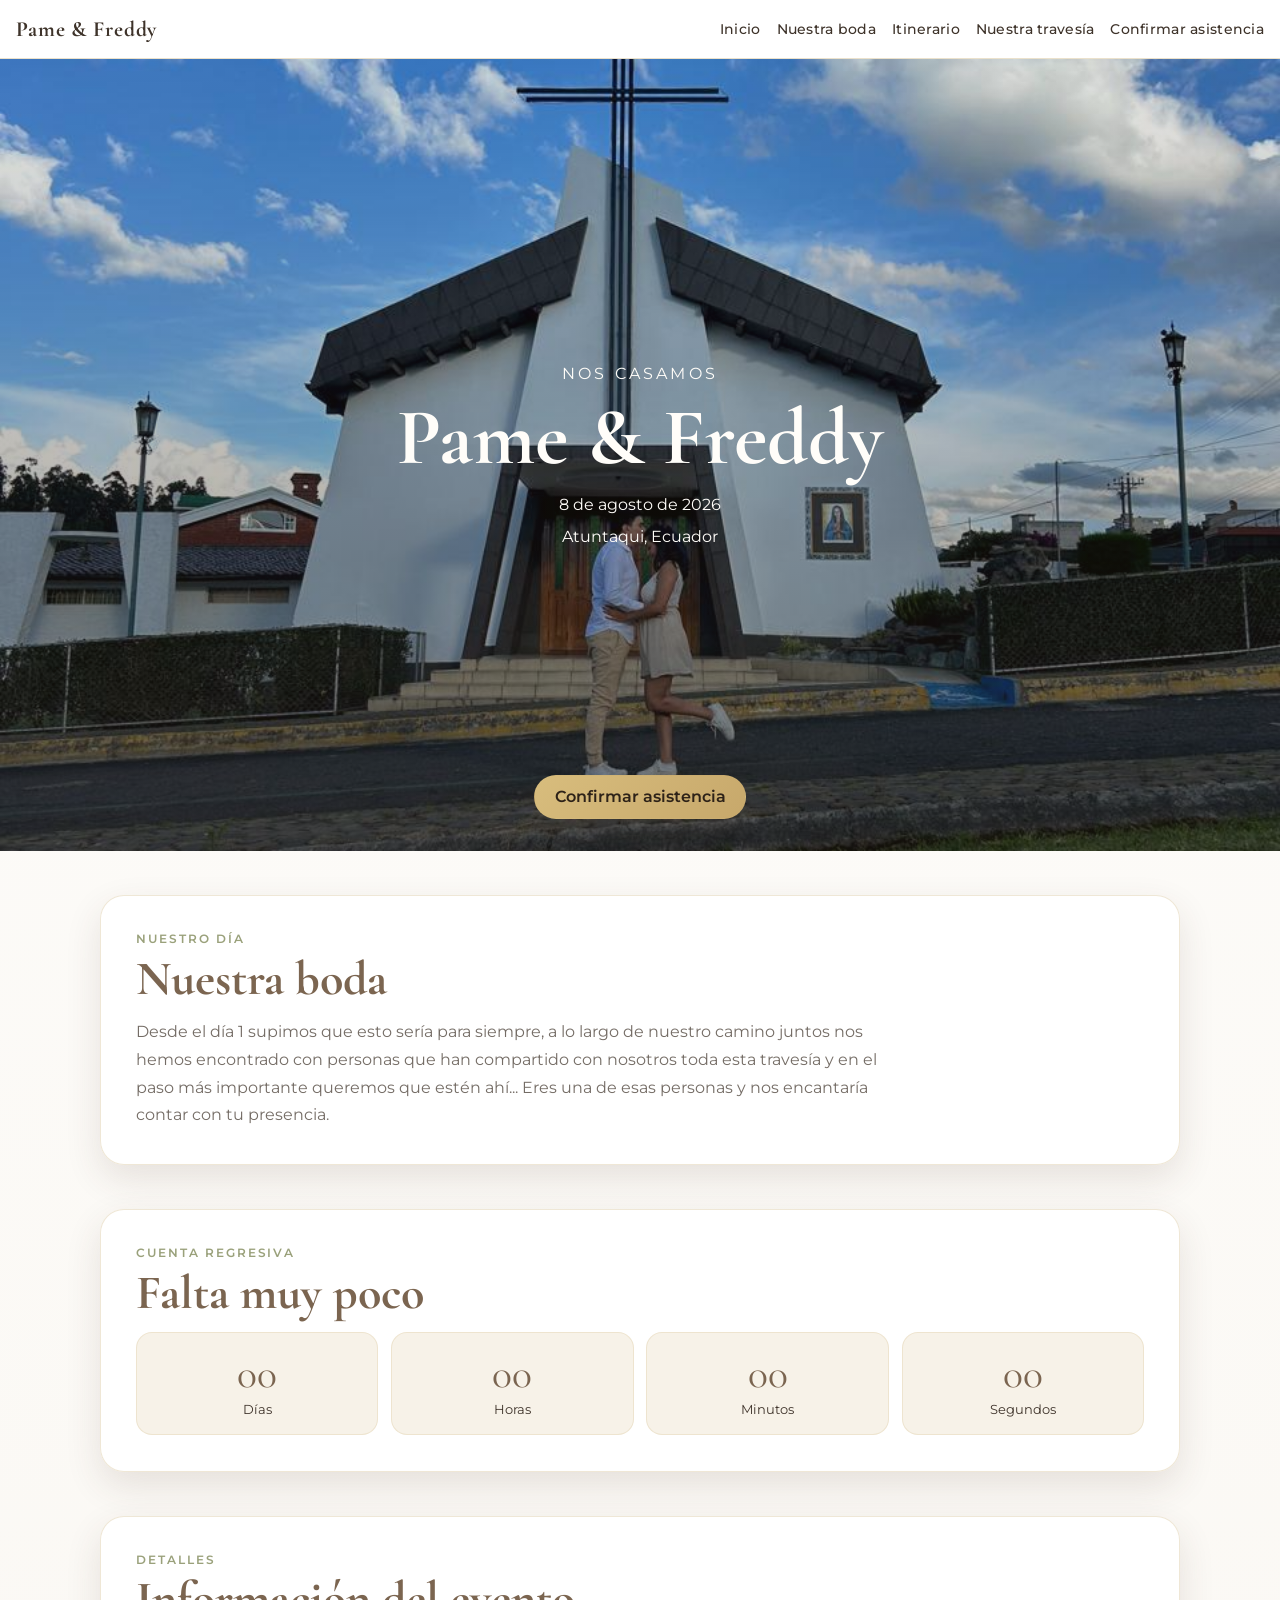
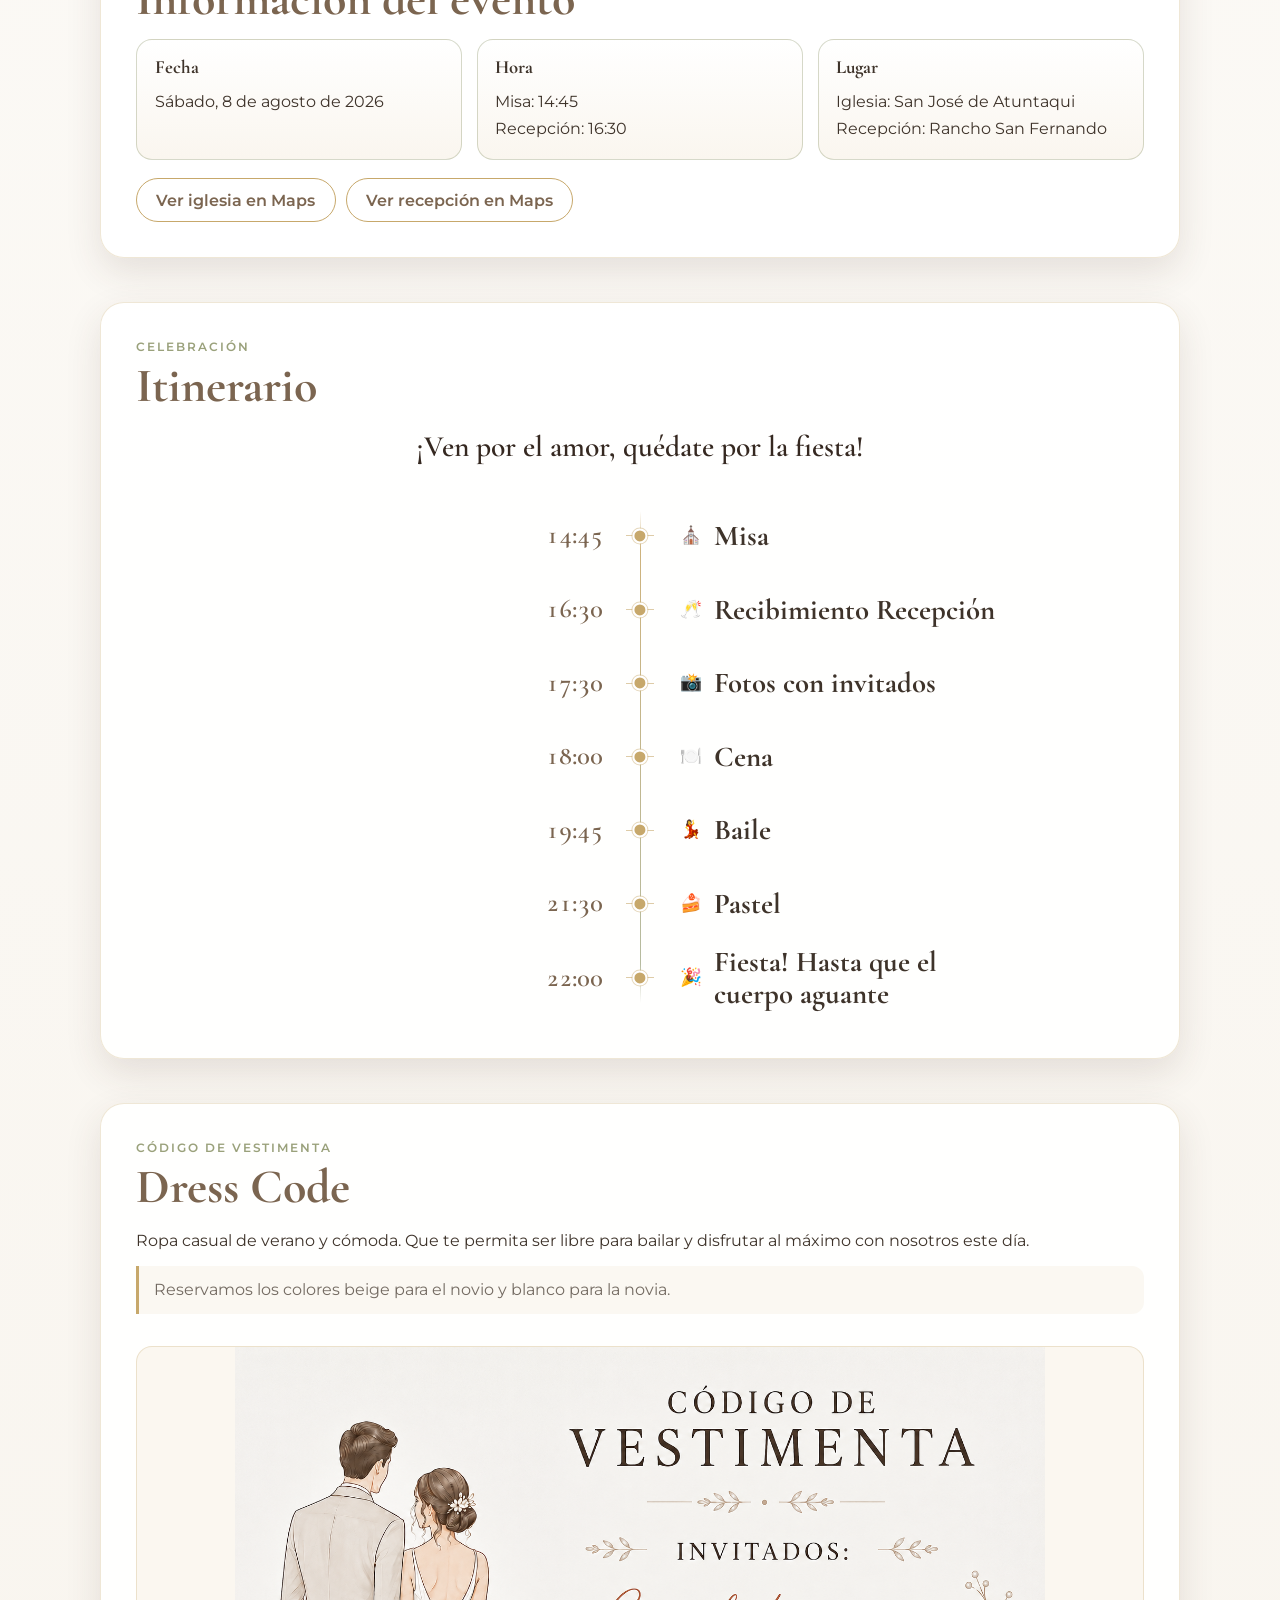
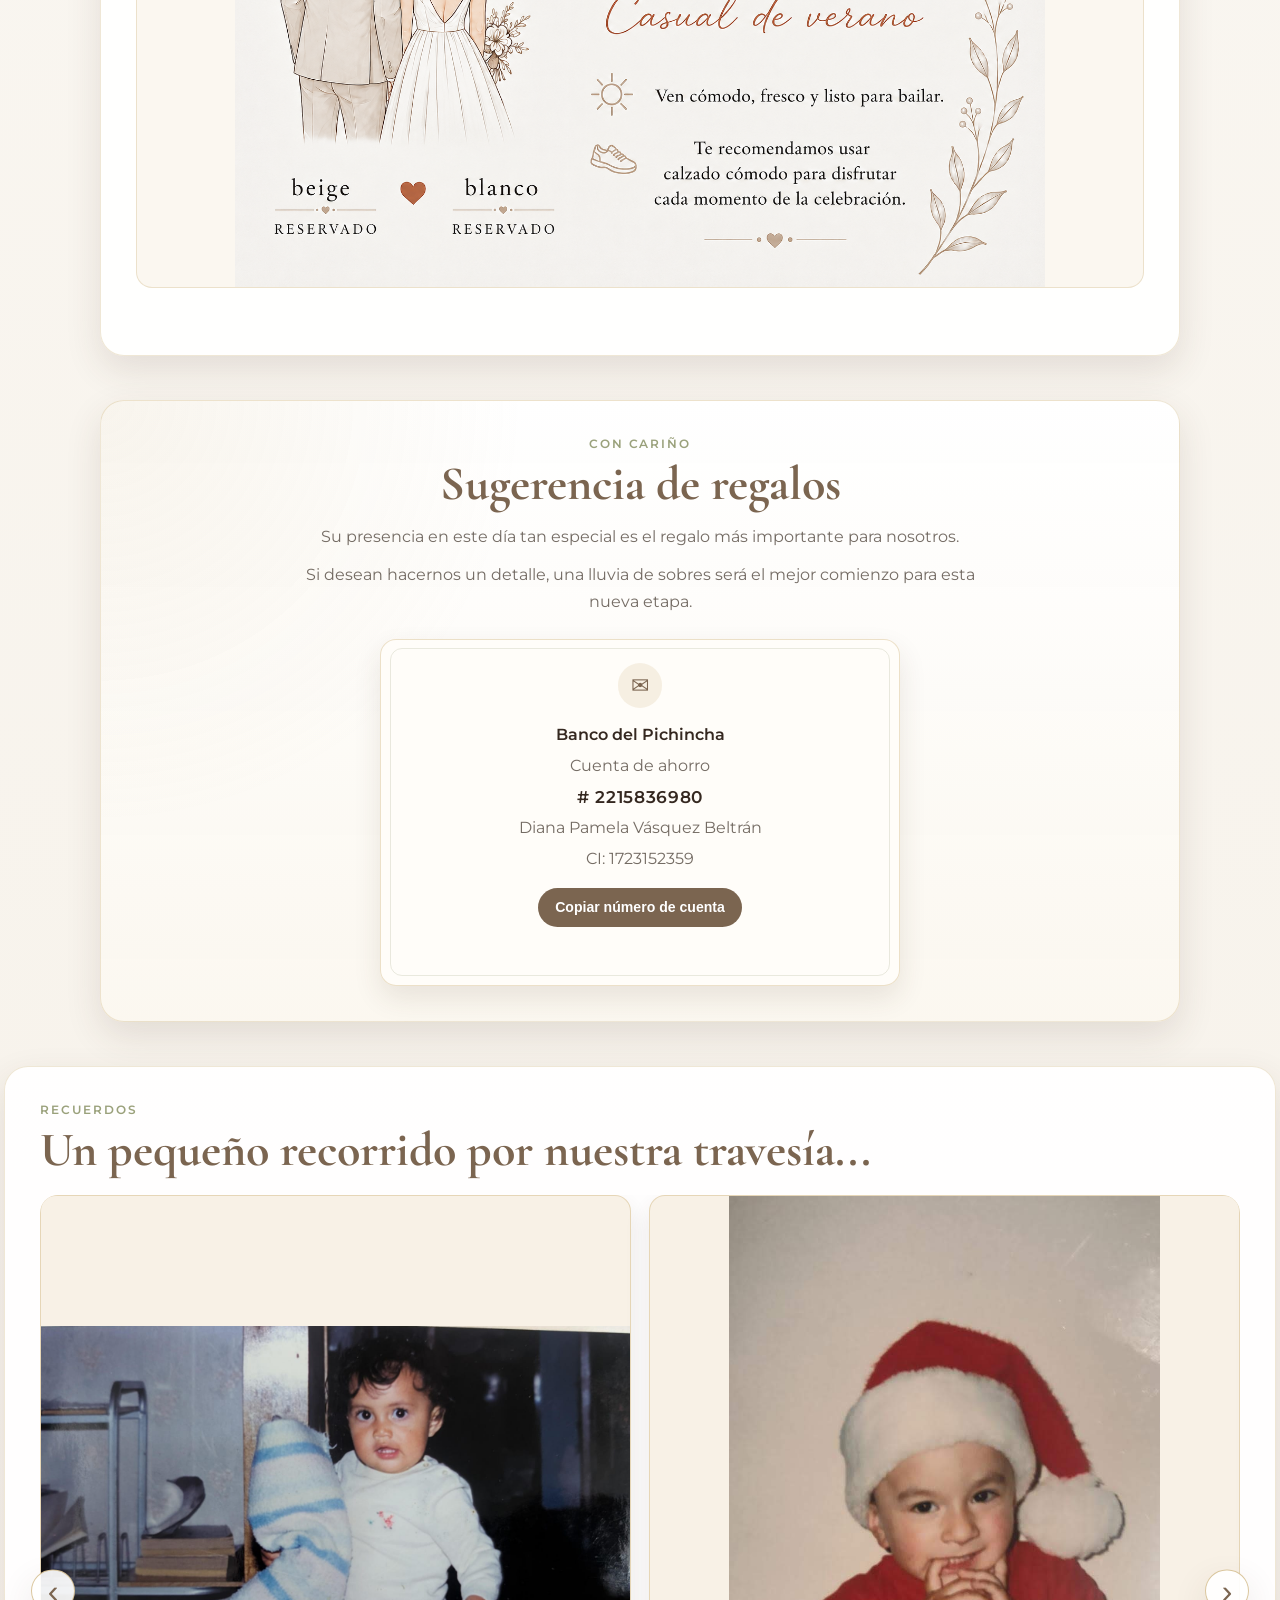
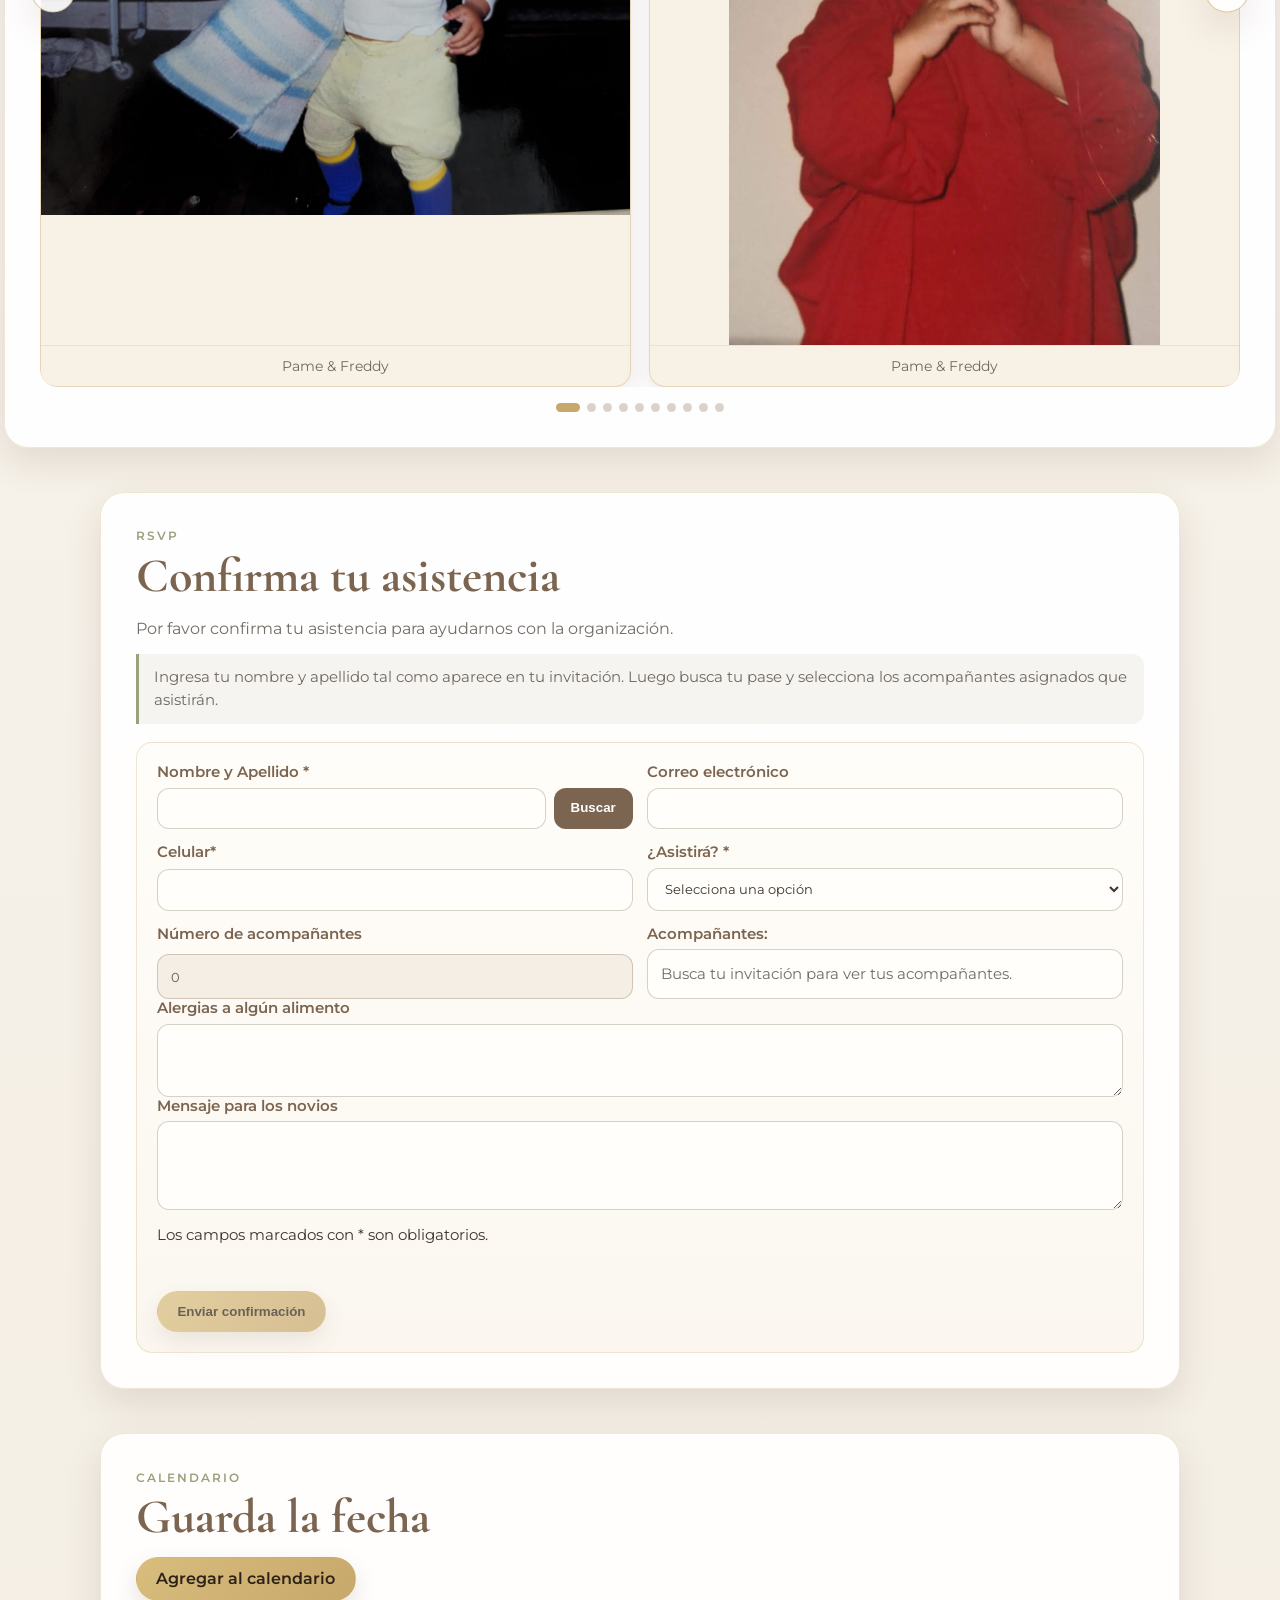
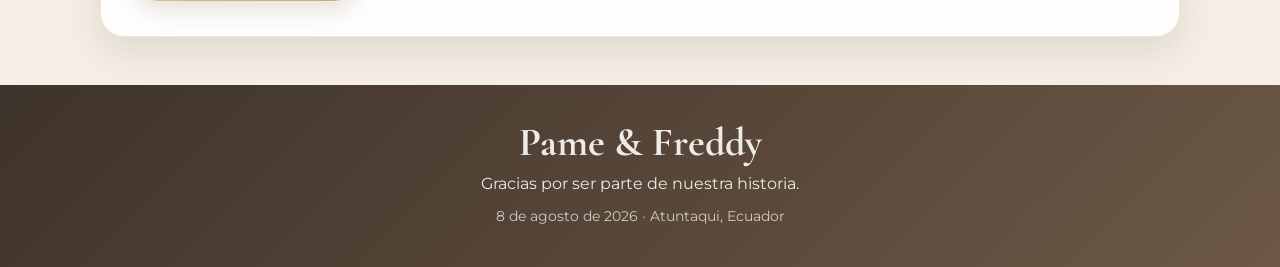
==== commit bc162355: "regalo" ====
--- a/index.html
+++ b/index.html
@@ -117,6 +117,30 @@
       </figure>
     </section>
 
+    <section class="section reveal gift-section" id="regalos">
+      <p class="section-kicker">Con cariño</p>
+      <h2>Sugerencia de regalos</h2>
+      <div class="gift-intro">
+        <p>Su presencia en este día tan especial es el regalo más importante para nosotros.</p>
+        <p>Si desean hacernos un detalle, una lluvia de sobres será el mejor comienzo para esta nueva etapa.</p>
+      </div>
+
+      <article class="gift-card" aria-label="Datos bancarios para regalo">
+        <div class="gift-icon" aria-hidden="true">✉</div>
+        <div class="gift-details">
+          <p class="gift-bank">Banco del Pichincha</p>
+          <p>Cuenta de ahorro</p>
+          <p class="gift-account"># 2215836980</p>
+          <p>Diana Pamela Vásquez Beltrán</p>
+          <p>CI: 1723152359</p>
+        </div>
+        <button class="btn btn-secondary gift-copy-button" type="button" data-copy-account="2215836980">
+          Copiar número de cuenta
+        </button>
+        <p class="gift-copy-feedback" aria-live="polite"></p>
+      </article>
+    </section>
+
     <section class="section reveal" id="galeria">
       <p class="section-kicker">Recuerdos</p>
       <h2>Un pequeño recorrido por nuestra travesía...</h2>
--- a/styles.css
+++ b/styles.css
@@ -445,6 +445,94 @@
   max-width: 900px;
   max-height: 540px;
   object-fit: contain;
+}
+
+.gift-section {
+  background:
+    radial-gradient(circle at top left, rgba(199, 168, 107, 0.12), transparent 34%),
+    linear-gradient(180deg, rgba(255, 255, 255, 0.96) 0%, rgba(251, 247, 240, 0.94) 100%);
+  text-align: center;
+}
+
+.gift-intro {
+  display: grid;
+  gap: 0.65rem;
+  max-width: 700px;
+  margin: 0 auto;
+  color: var(--text-muted);
+  font-size: 1rem;
+}
+
+.gift-card {
+  position: relative;
+  display: grid;
+  justify-items: center;
+  gap: 0.85rem;
+  max-width: 520px;
+  margin: 1.45rem auto 0;
+  padding: 1.45rem 1.1rem;
+  border: 1px solid rgba(199, 168, 107, 0.34);
+  border-radius: var(--radius-md);
+  background: rgba(255, 253, 249, 0.94);
+  box-shadow: 0 12px 28px rgba(70, 52, 38, 0.11);
+}
+
+.gift-card::before {
+  content: "";
+  position: absolute;
+  inset: 0.55rem;
+  border: 1px solid rgba(154, 161, 123, 0.22);
+  border-radius: calc(var(--radius-md) - 4px);
+  pointer-events: none;
+}
+
+.gift-icon {
+  display: grid;
+  width: 2.8rem;
+  height: 2.8rem;
+  place-items: center;
+  border-radius: 50%;
+  background: rgba(199, 168, 107, 0.16);
+  color: var(--earth);
+  font-size: 1.4rem;
+  line-height: 1;
+}
+
+.gift-details {
+  position: relative;
+  z-index: 1;
+  display: grid;
+  gap: 0.2rem;
+  color: var(--text-muted);
+}
+
+.gift-bank,
+.gift-account {
+  color: var(--deep-earth);
+  font-weight: 600;
+}
+
+.gift-account {
+  font-size: 1.08rem;
+  letter-spacing: 0.04em;
+}
+
+.gift-copy-button {
+  position: relative;
+  z-index: 1;
+  margin-top: 0.15rem;
+  padding: 0.62rem 1rem;
+  font-size: 0.88rem;
+}
+
+.gift-copy-feedback {
+  position: relative;
+  z-index: 1;
+  min-height: 1.35rem;
+  color: #2f6c3b;
+  font-size: 0.88rem;
+  font-weight: 600;
+  line-height: 1.35;
 }
 
 .rsvp-form {
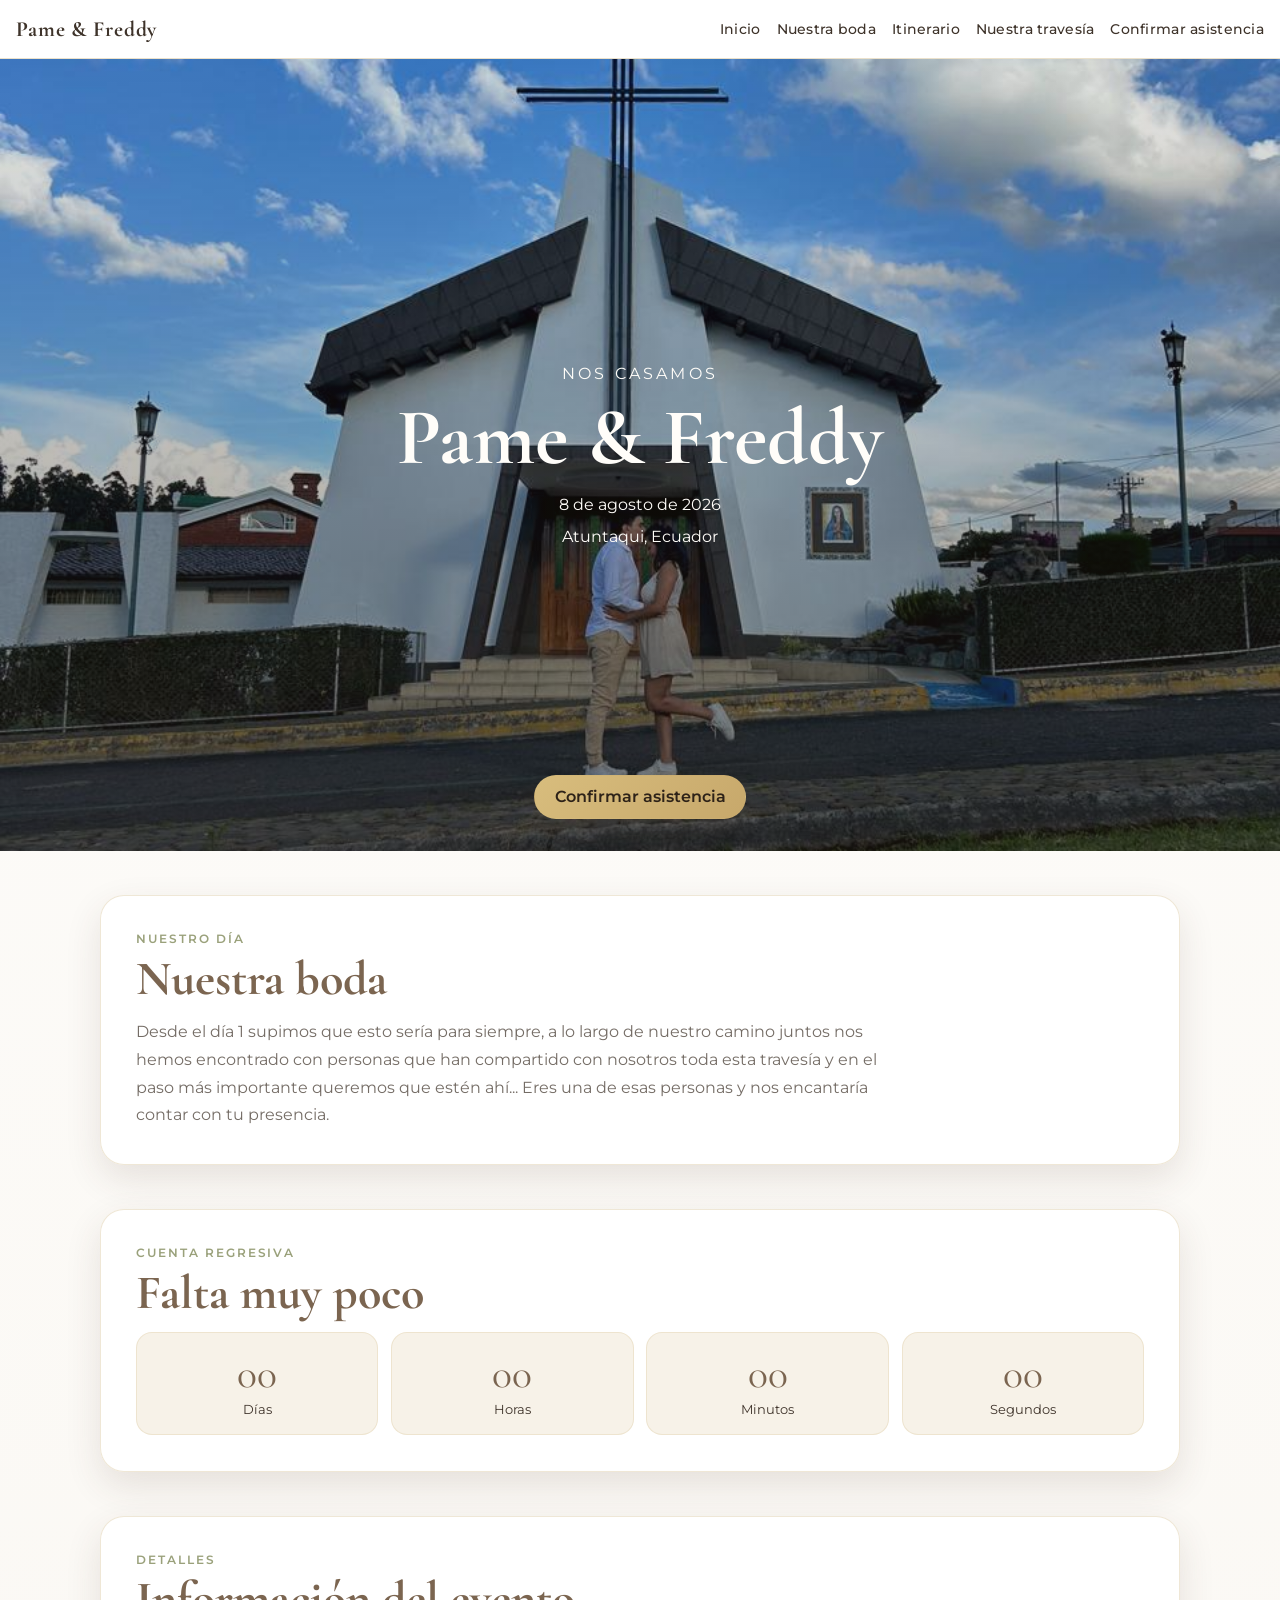
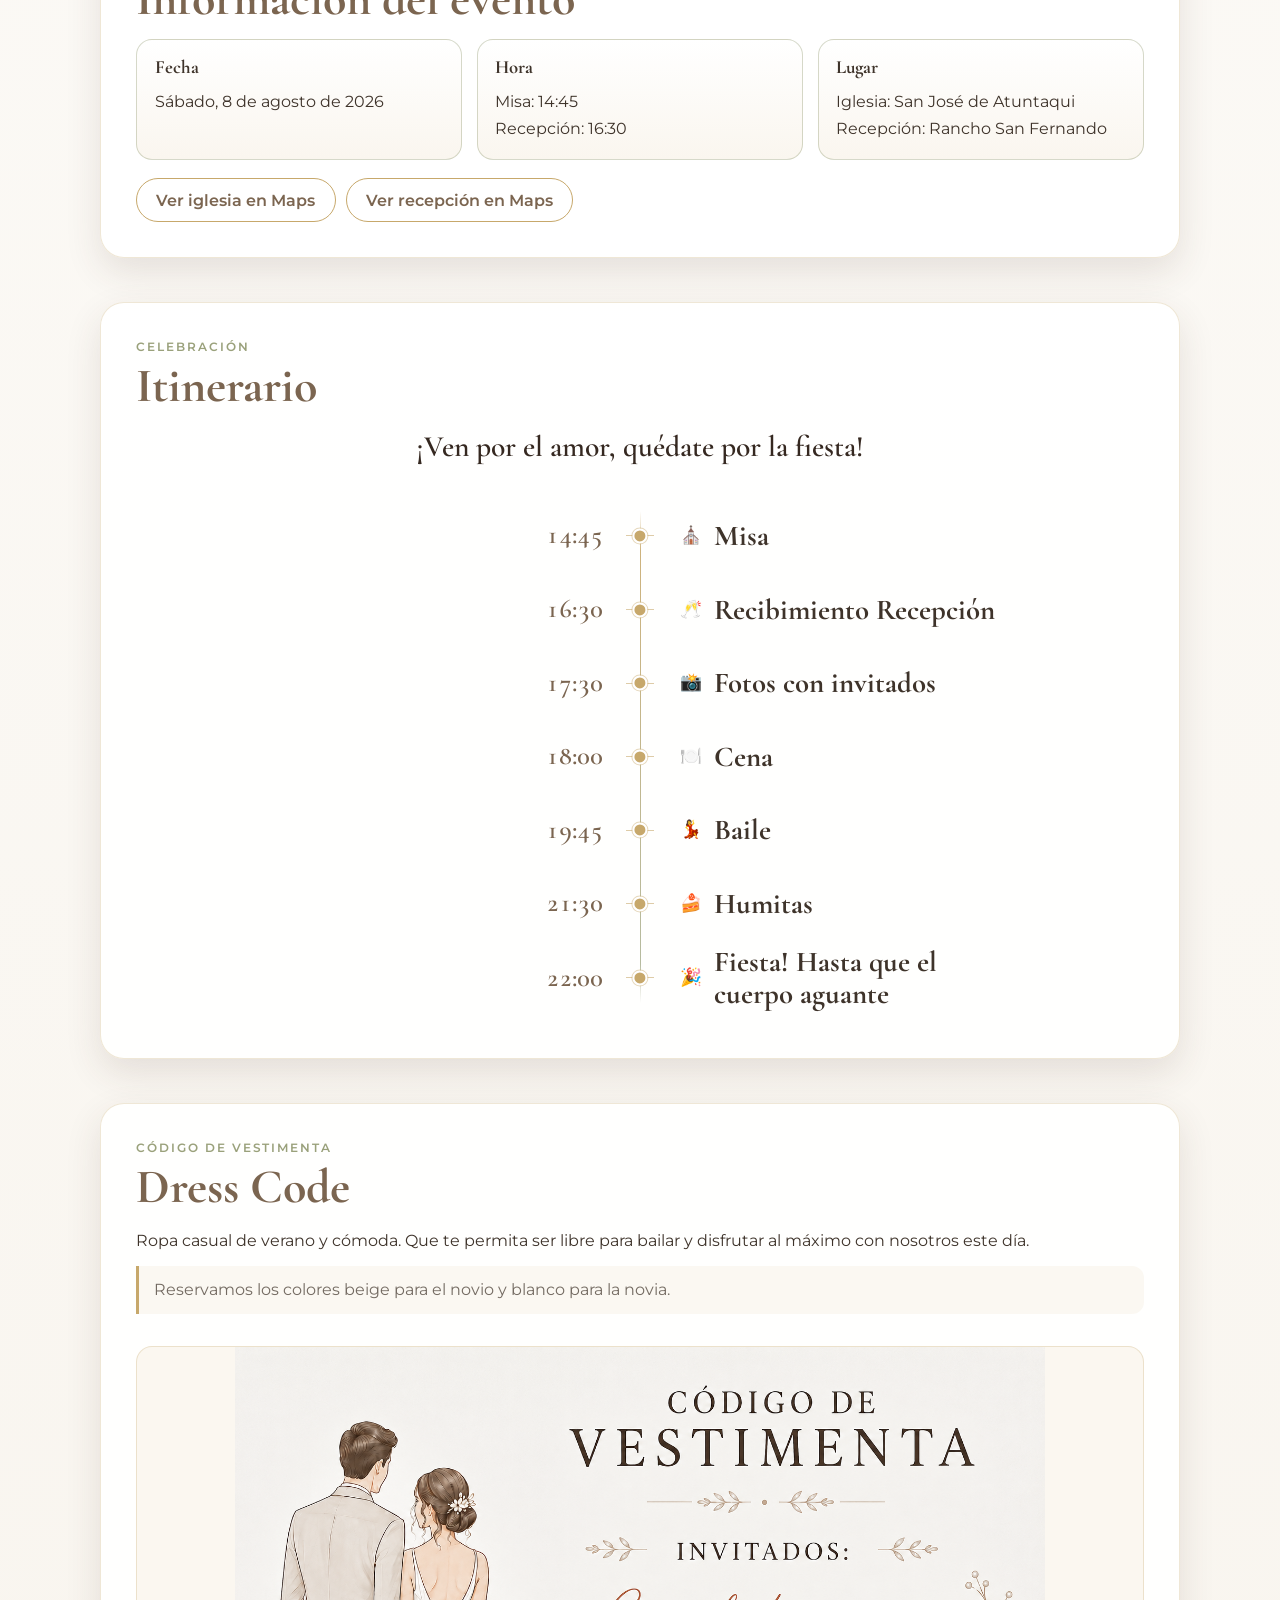
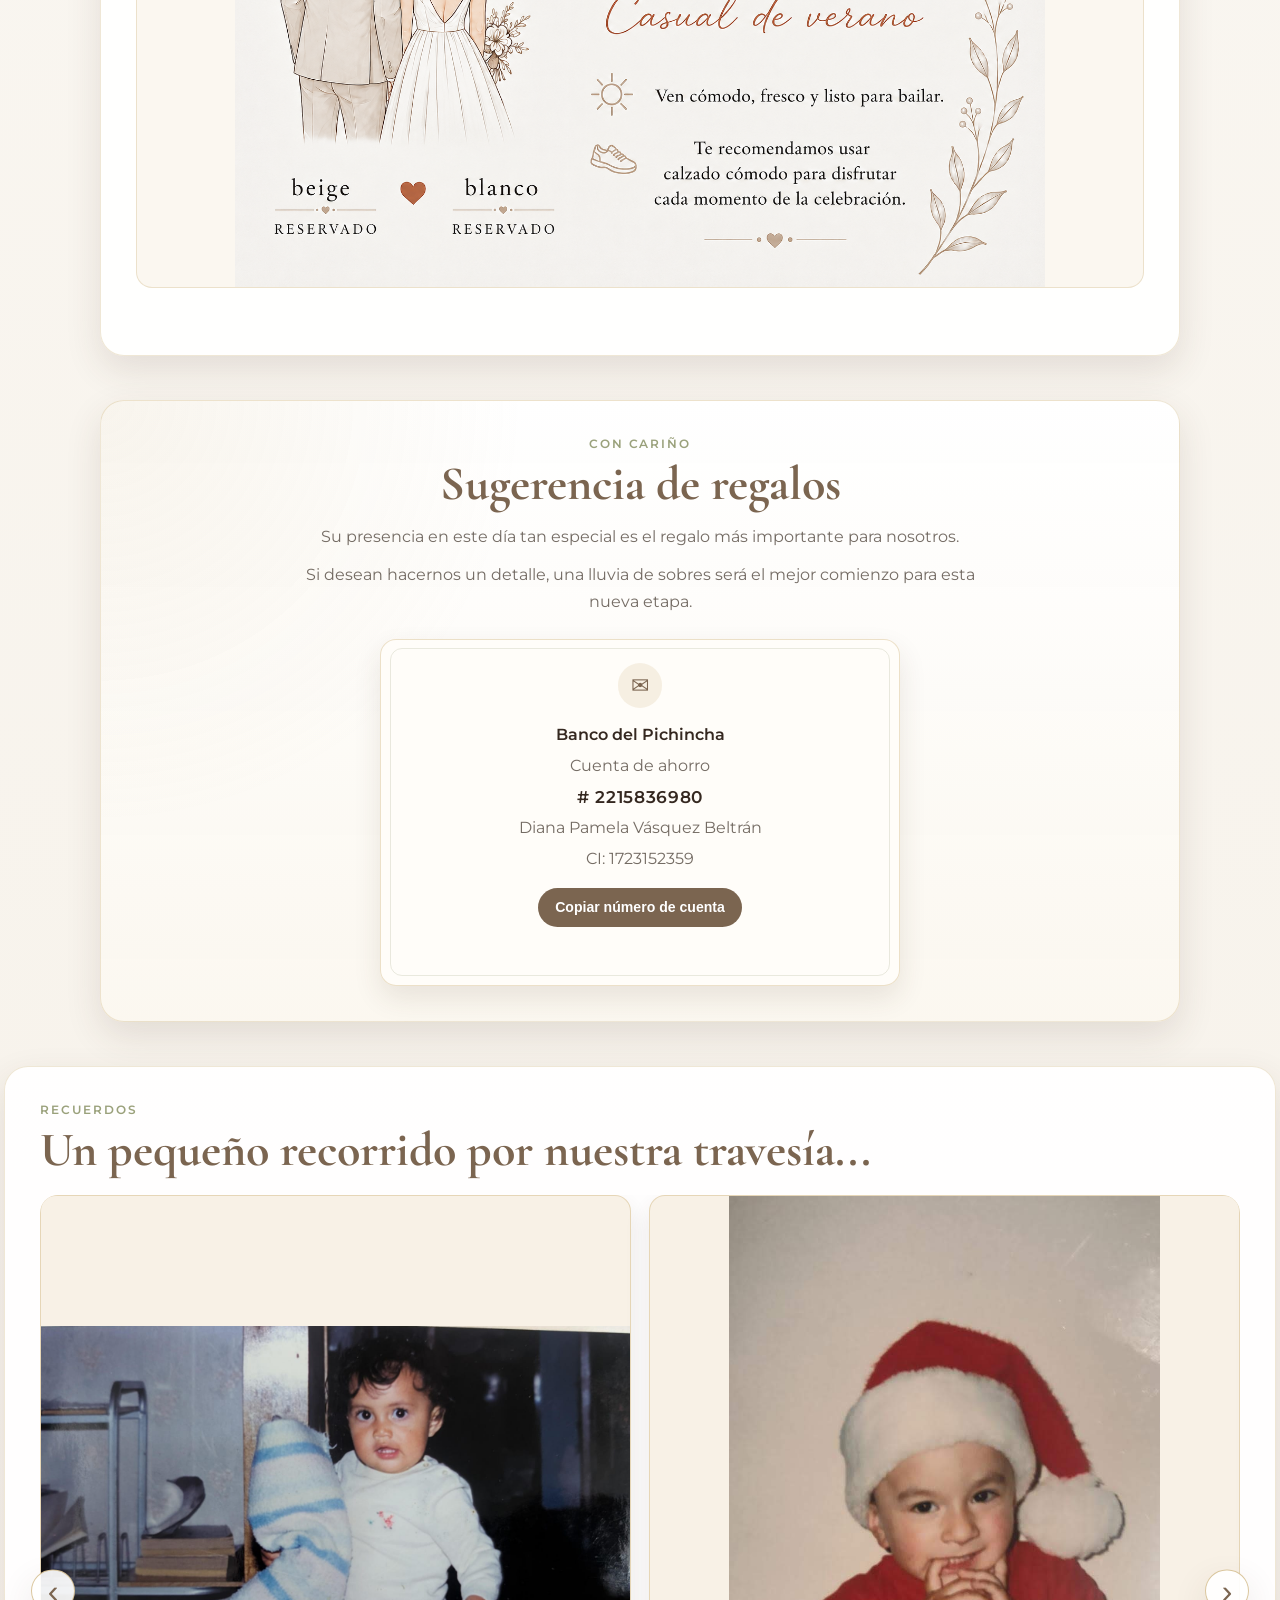
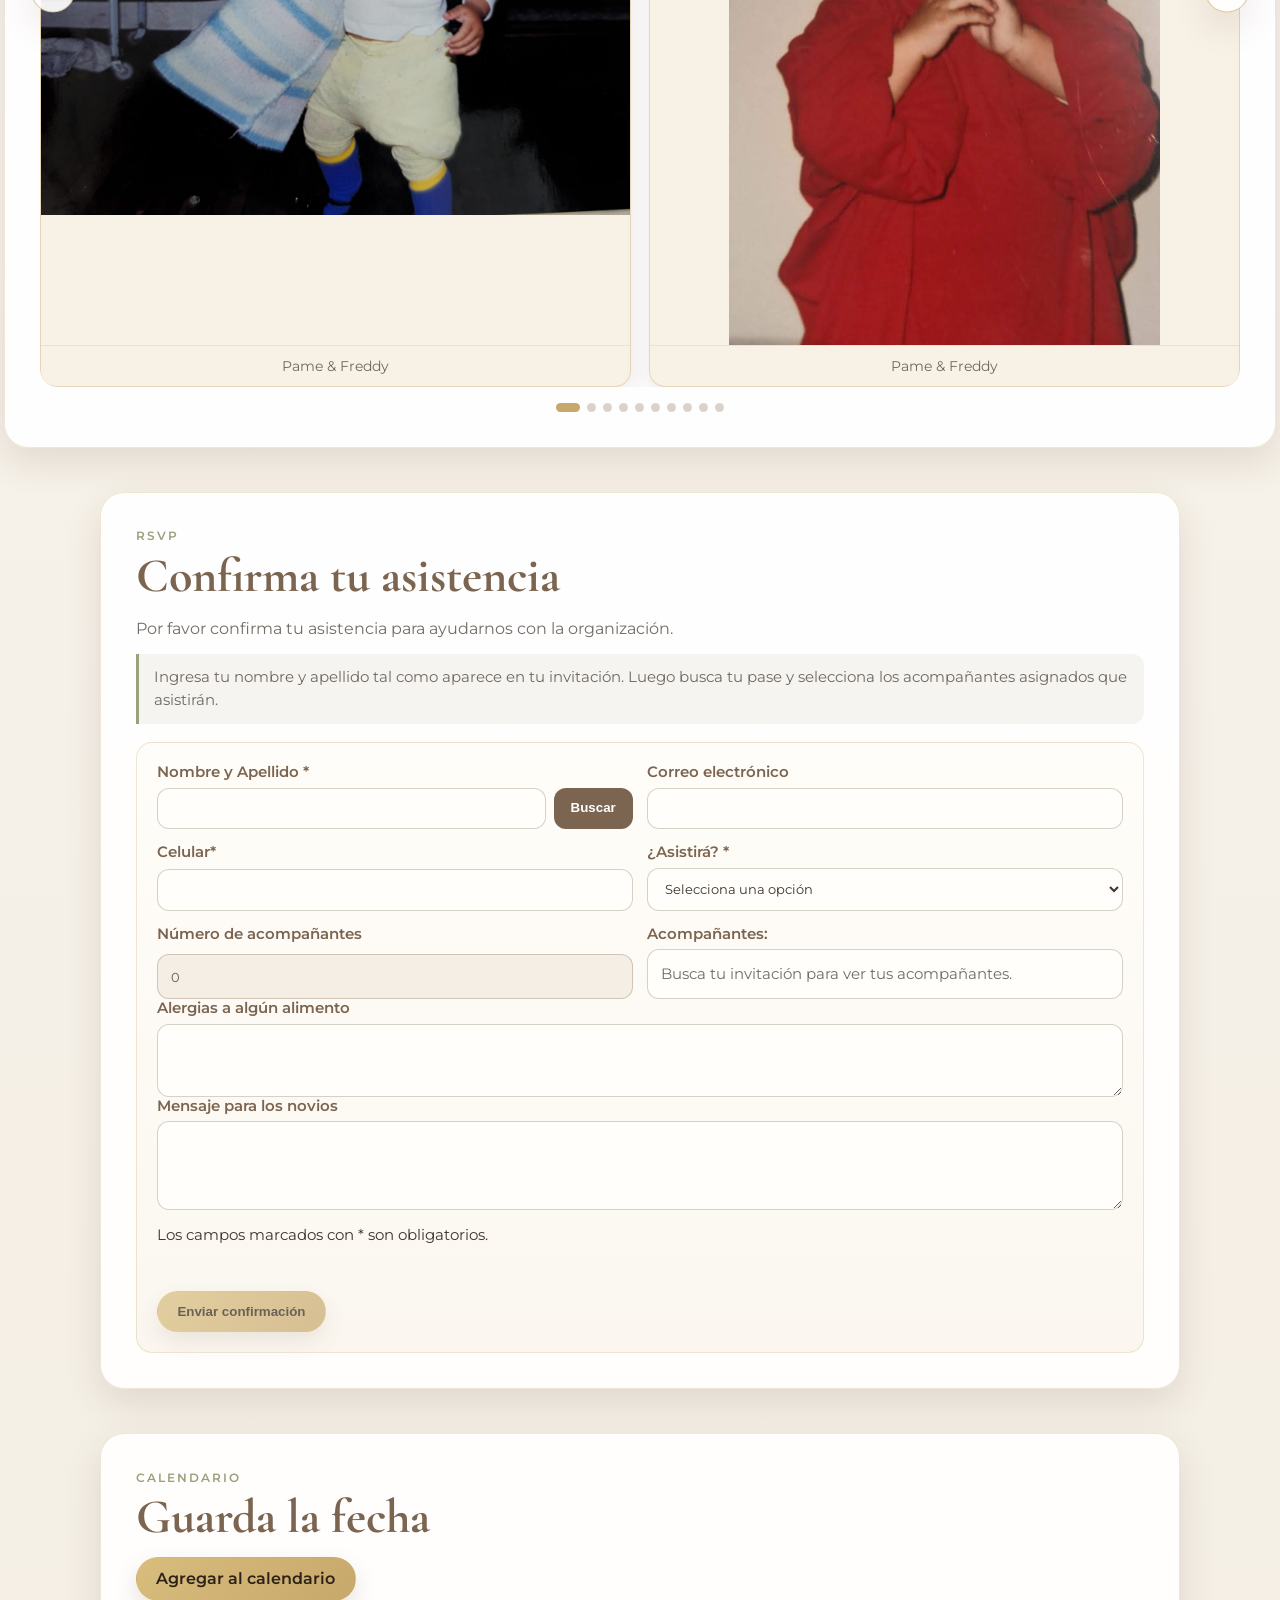
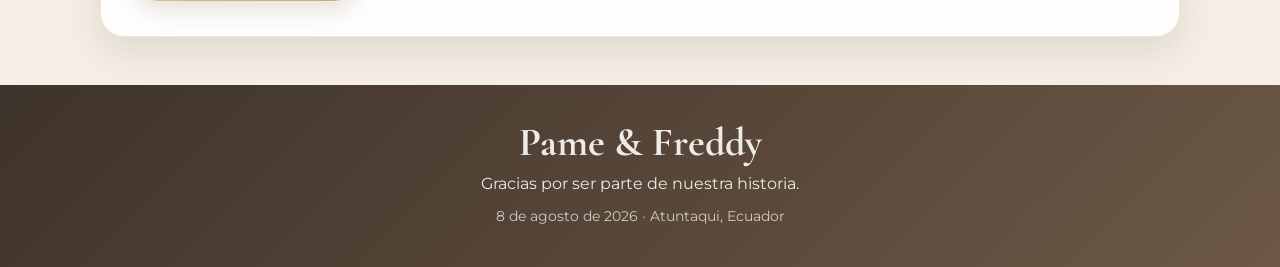
==== commit a60a9ec6: "cambio pastel x humitas" ====
--- a/index.html
+++ b/index.html
@@ -102,7 +102,7 @@
         <div class="timeline-item"><h3><span class="timeline-icon" aria-hidden="true">📸</span>Fotos con invitados</h3><p>17:30</p></div>
         <div class="timeline-item"><h3><span class="timeline-icon" aria-hidden="true">🍽️</span>Cena</h3><p>18:00</p></div>
         <div class="timeline-item"><h3><span class="timeline-icon" aria-hidden="true">💃</span>Baile</h3><p>19:45</p></div>
-        <div class="timeline-item"><h3><span class="timeline-icon" aria-hidden="true">🍰</span>Pastel</h3><p>21:30</p></div>
+        <div class="timeline-item"><h3><span class="timeline-icon" aria-hidden="true">🍰</span>Humitas</h3><p>21:30</p></div>
         <div class="timeline-item"><h3><span class="timeline-icon" aria-hidden="true">🎉</span>Fiesta! Hasta que el cuerpo aguante</h3><p>22:00</p></div>
       </div>
     </section>
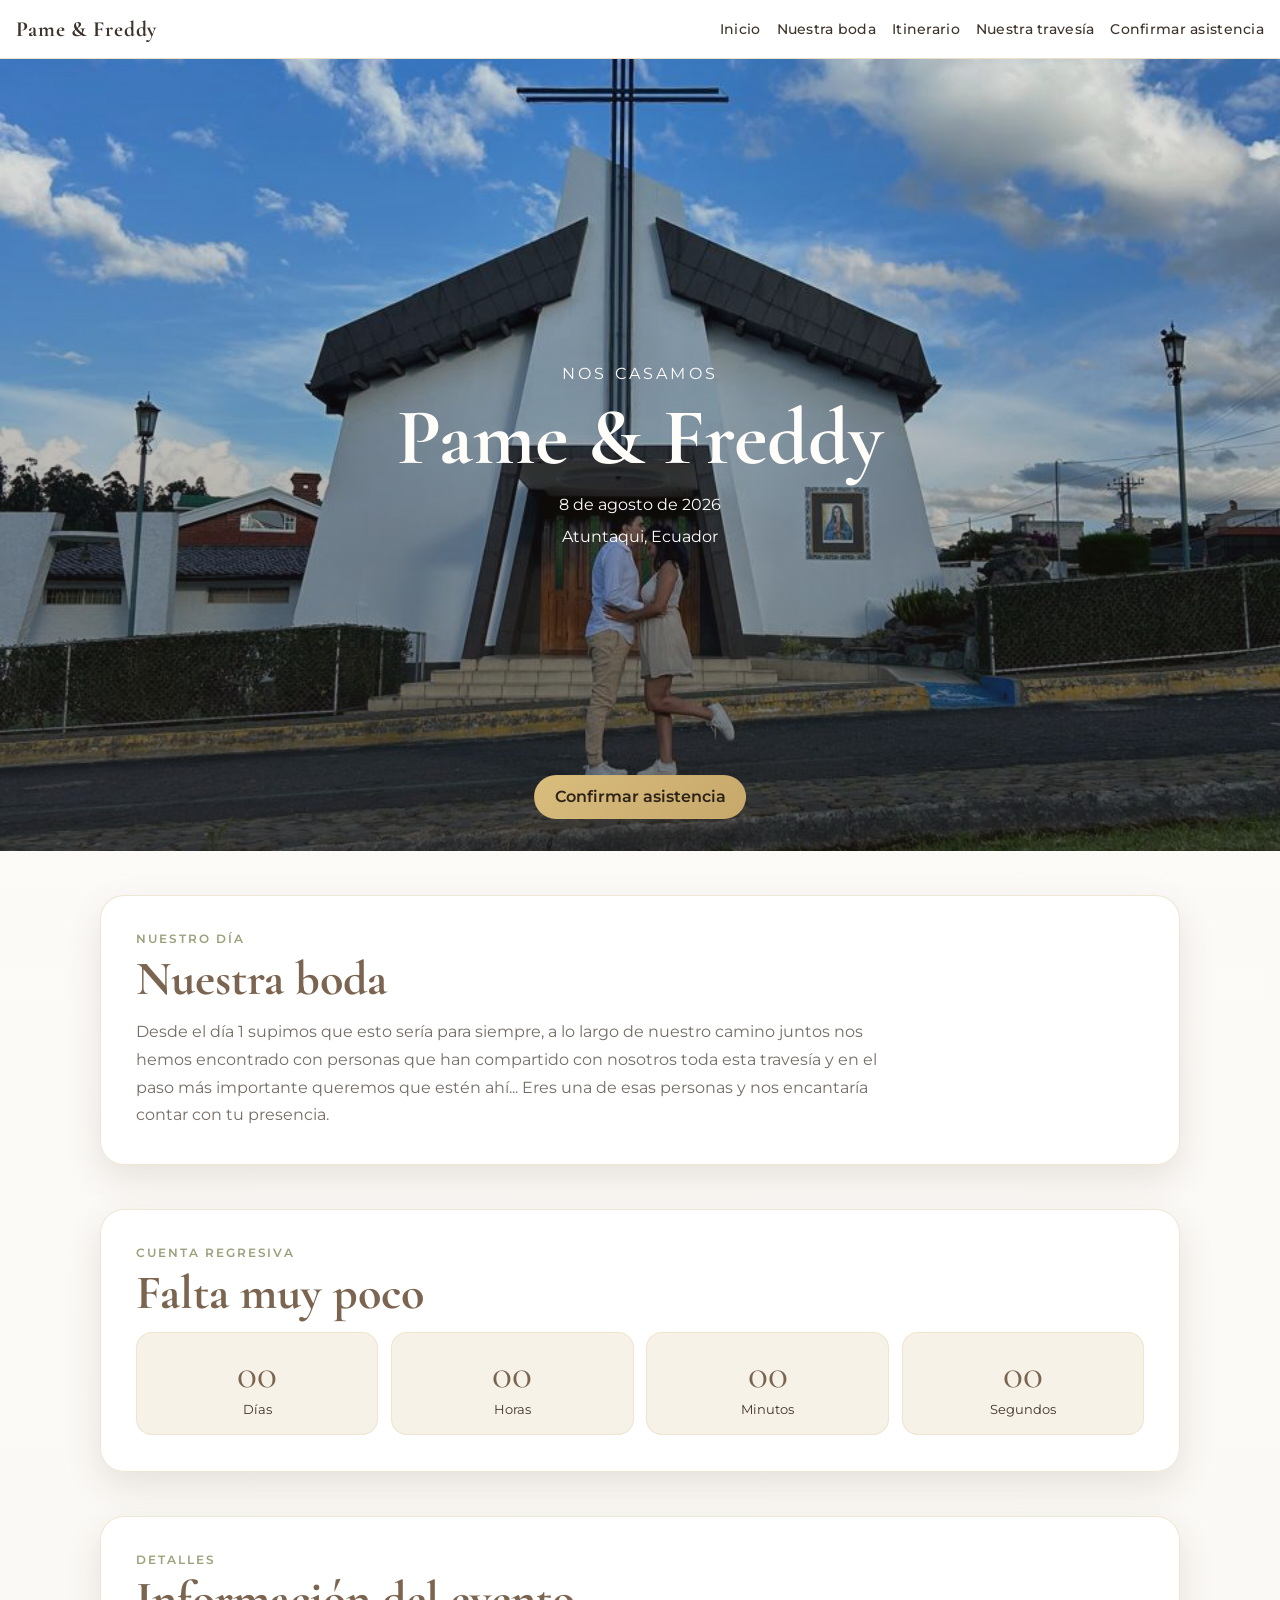
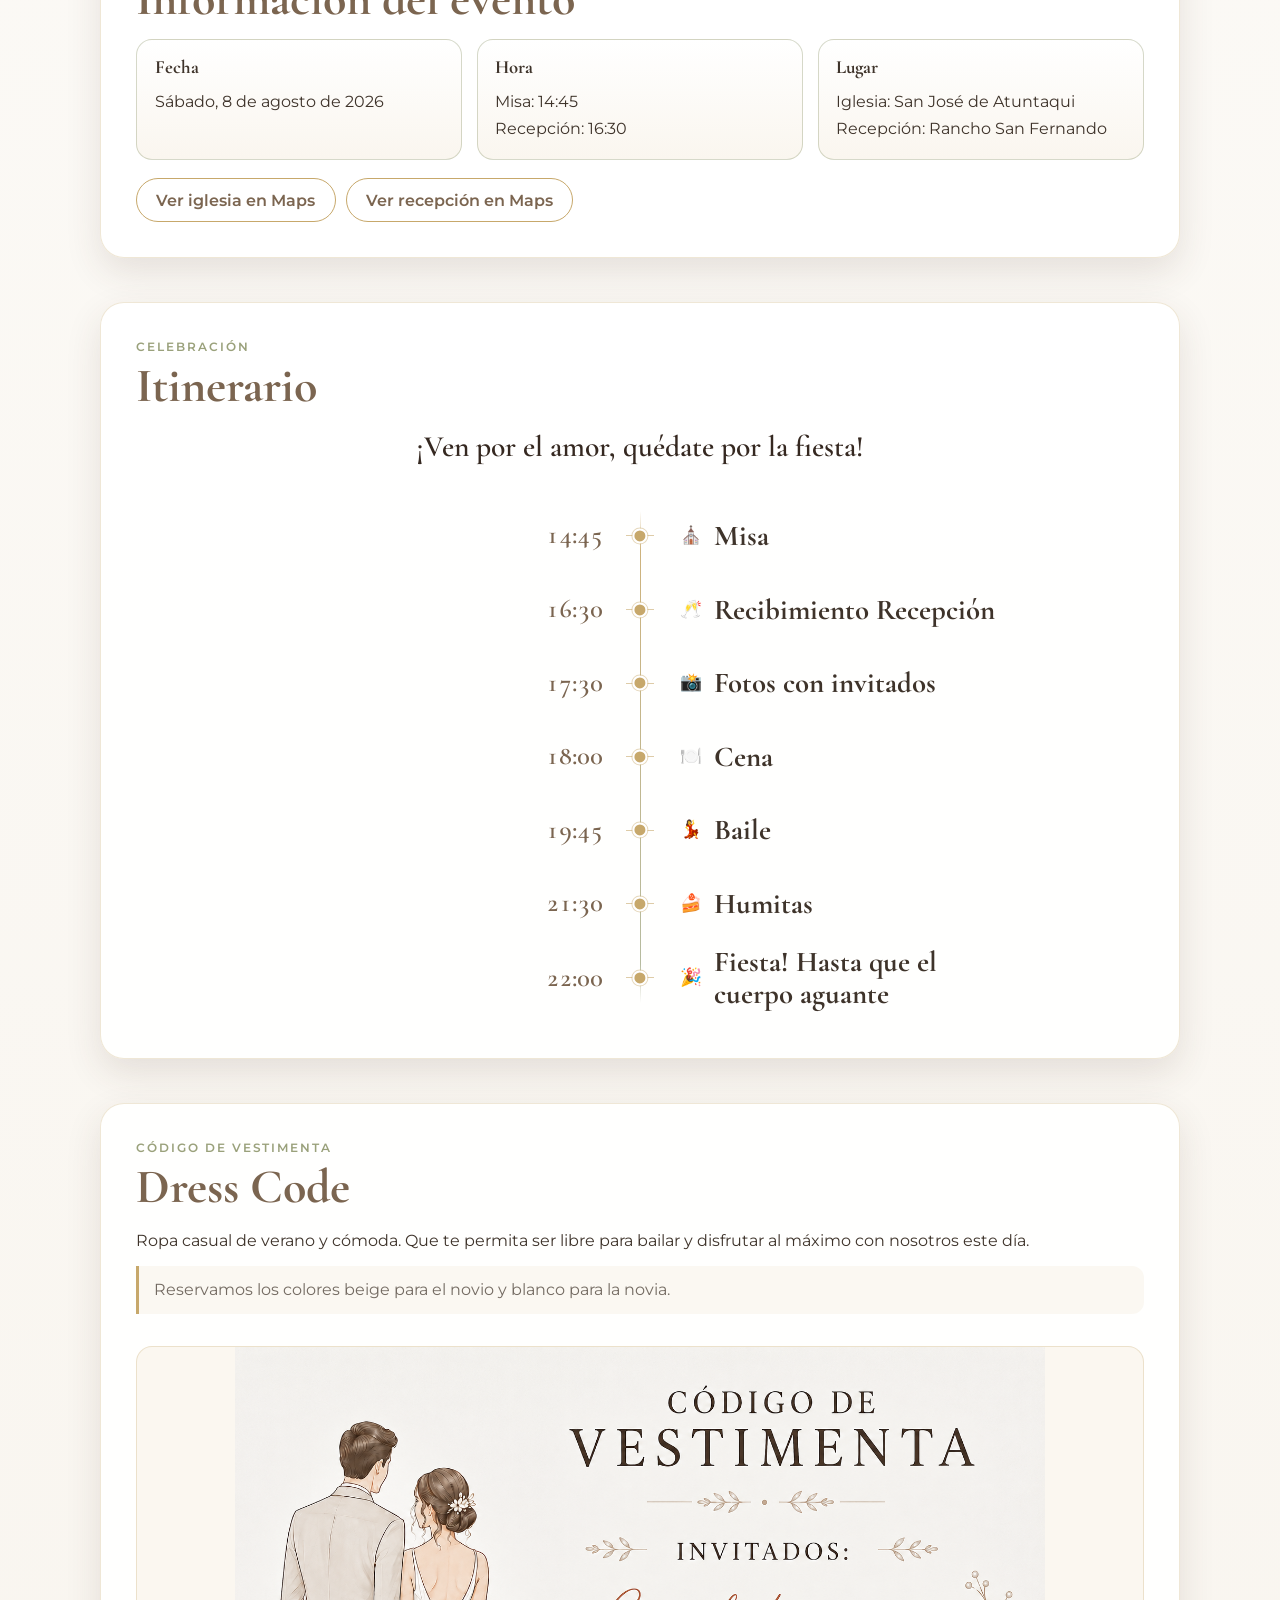
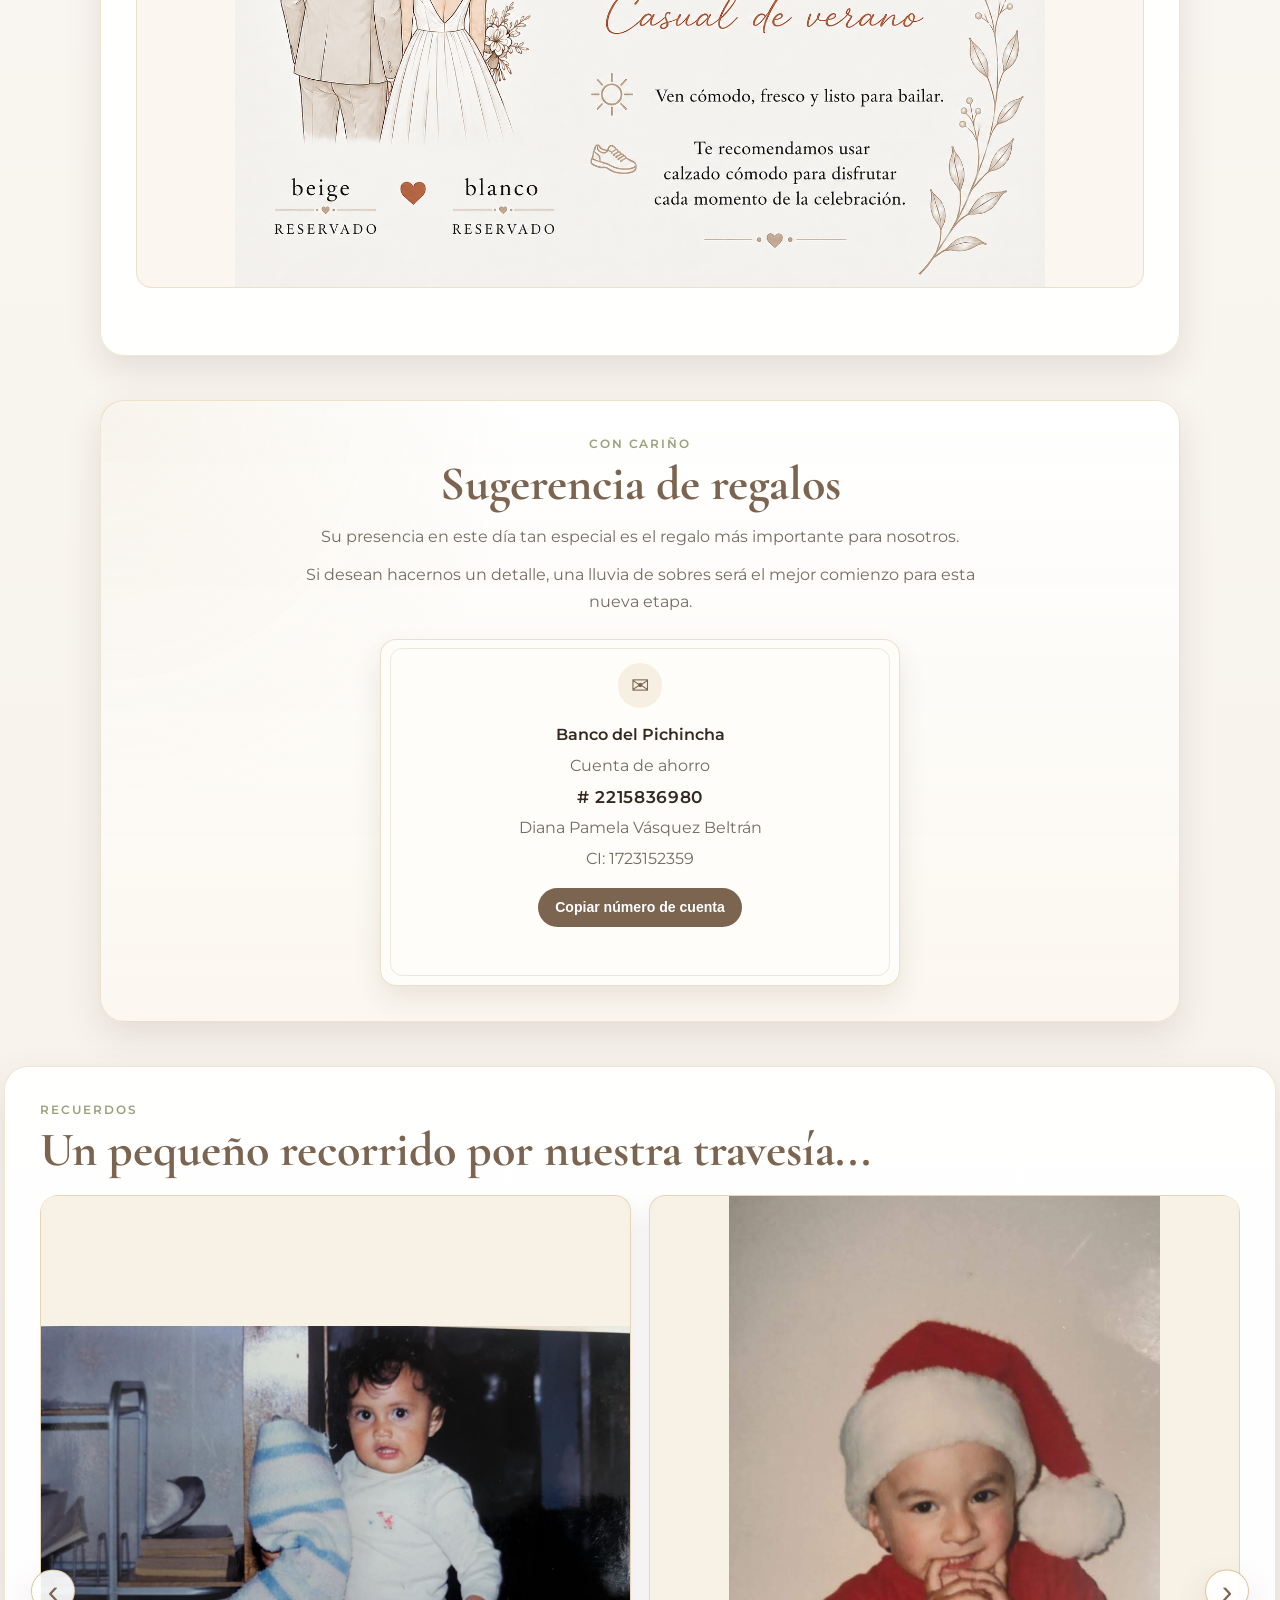
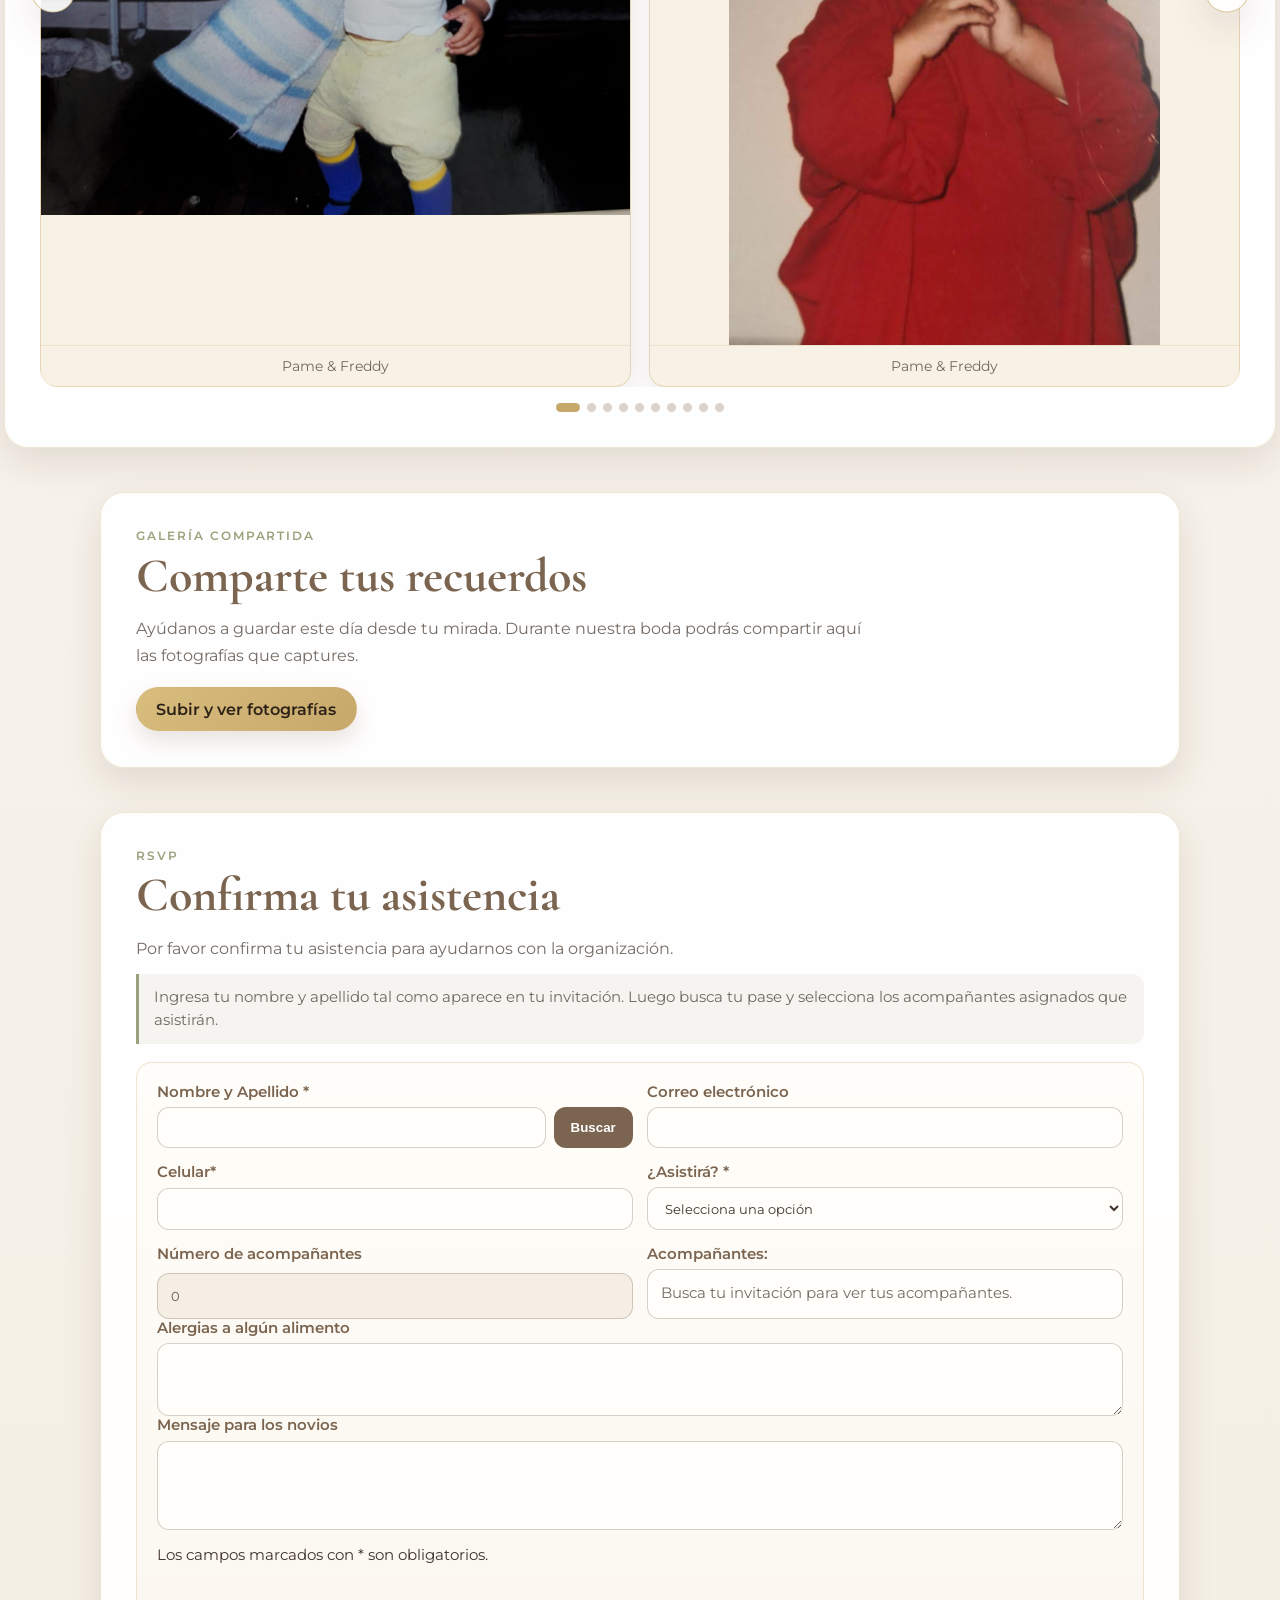
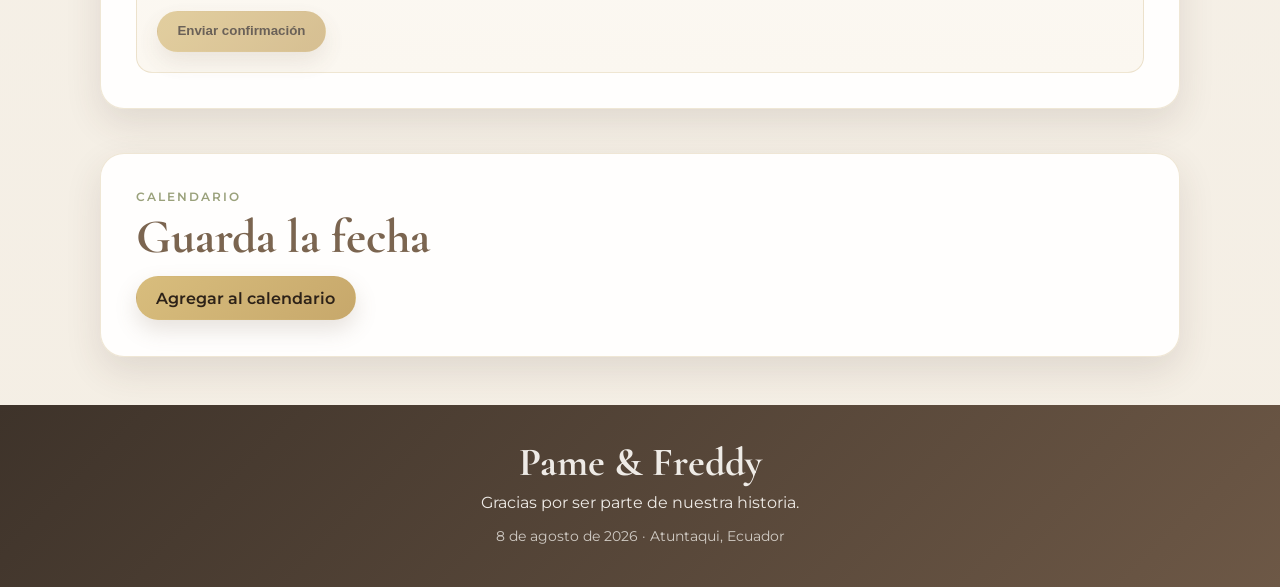
==== commit 55f18ae8: "Añadir fotos" ====
--- a/index.html
+++ b/index.html
@@ -236,6 +236,15 @@
       <div class="gallery-dots" aria-label="Indicadores de galería"></div>
     </section>
 
+    <section class="section reveal" id="fotos-invitados">
+      <p class="section-kicker">Galería compartida</p>
+      <h2>Comparte tus recuerdos</h2>
+      <p class="section-intro">Ayúdanos a guardar este día desde tu mirada. Durante nuestra boda podrás compartir aquí las fotografías que captures.</p>
+      <div class="map-actions">
+        <a class="btn btn-primary" href="fotos.html">Subir y ver fotografías</a>
+      </div>
+    </section>
+
     <section class="section reveal" id="rsvp">
       <p class="section-kicker">RSVP</p>
       <h2>Confirma tu asistencia</h2>
